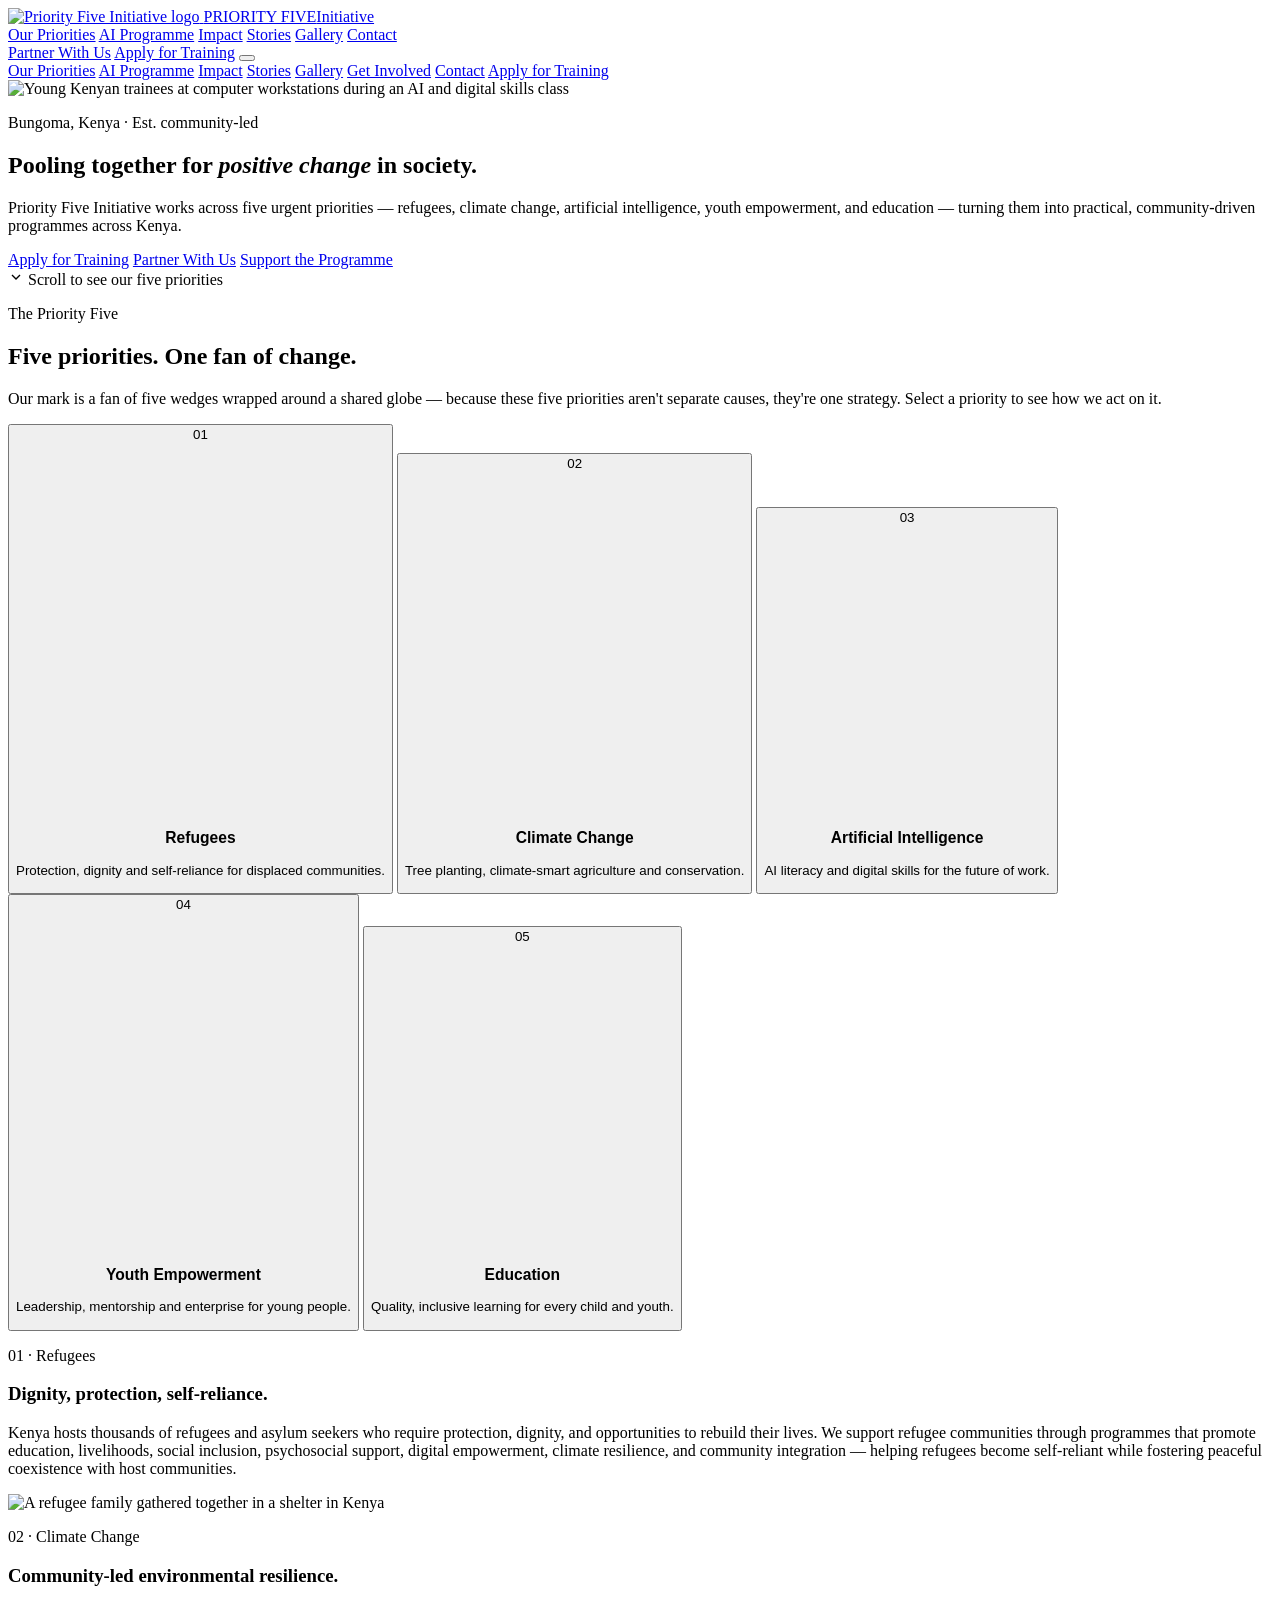
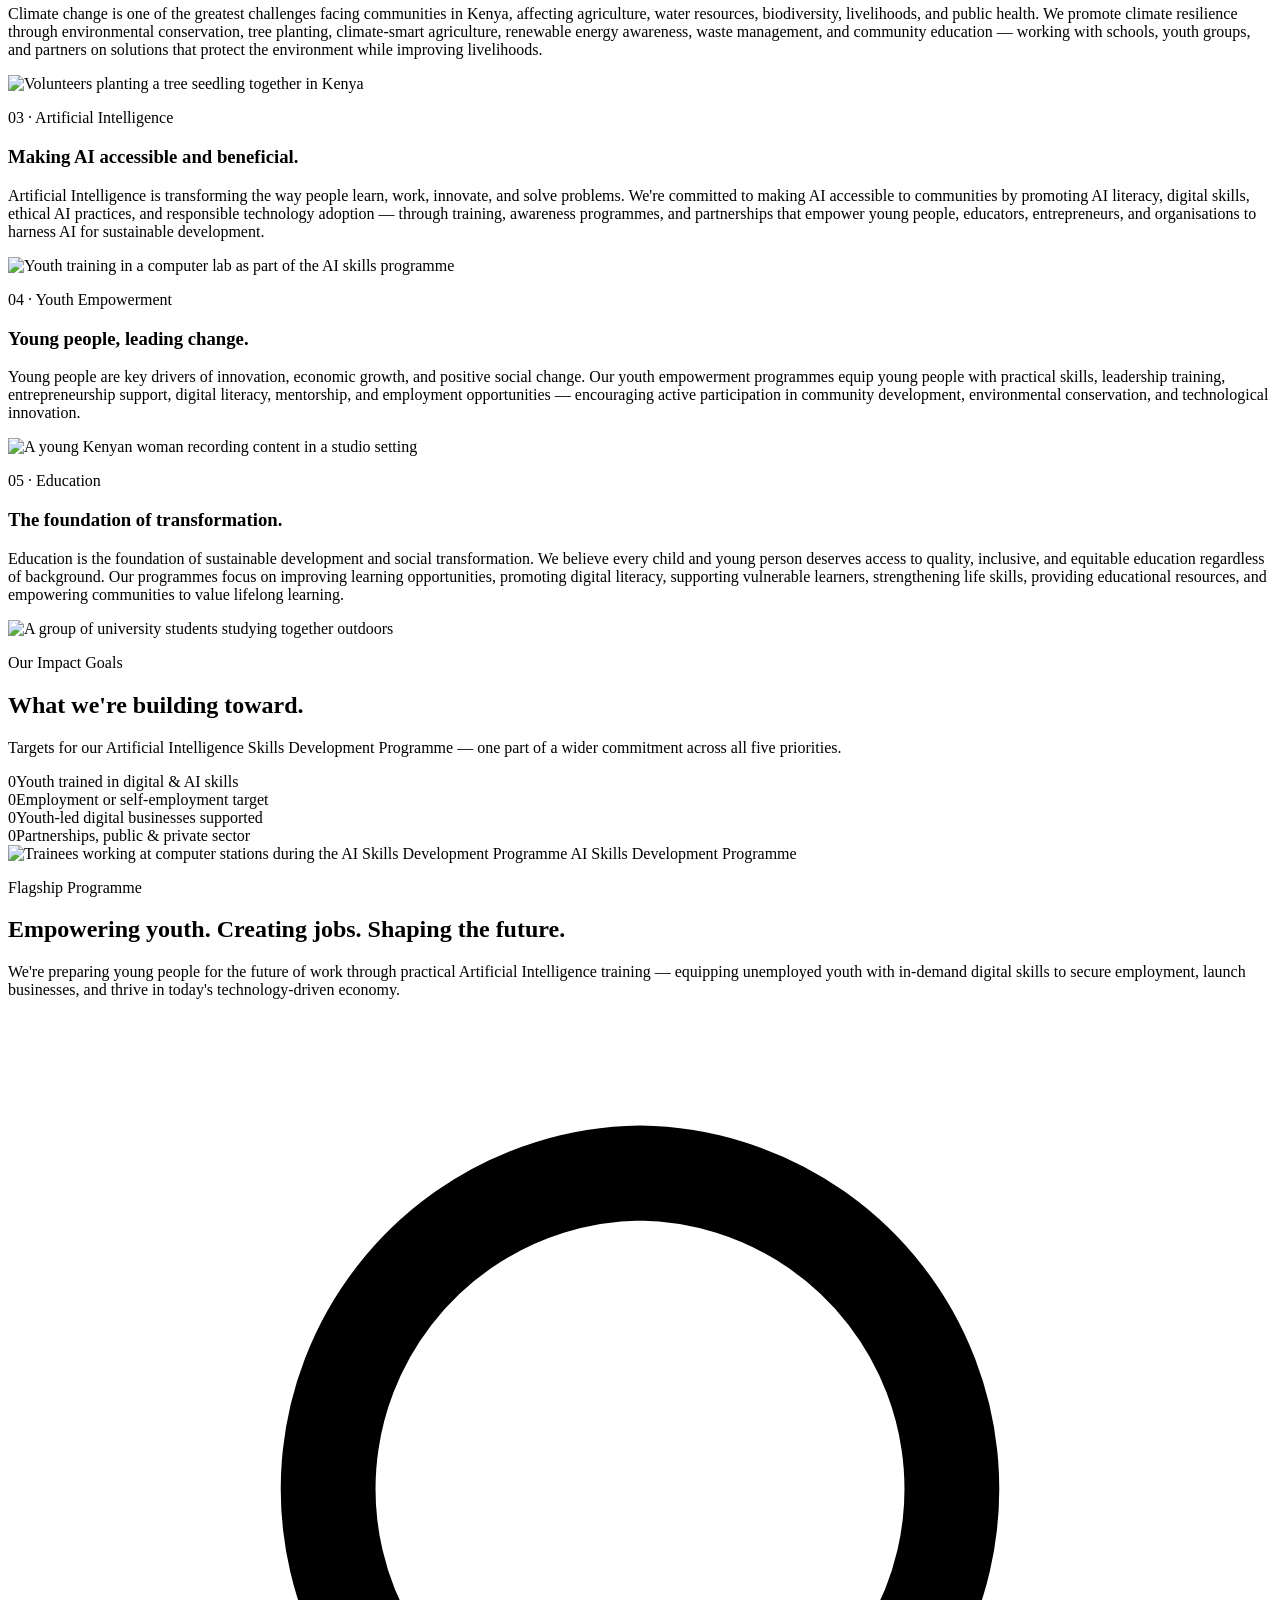
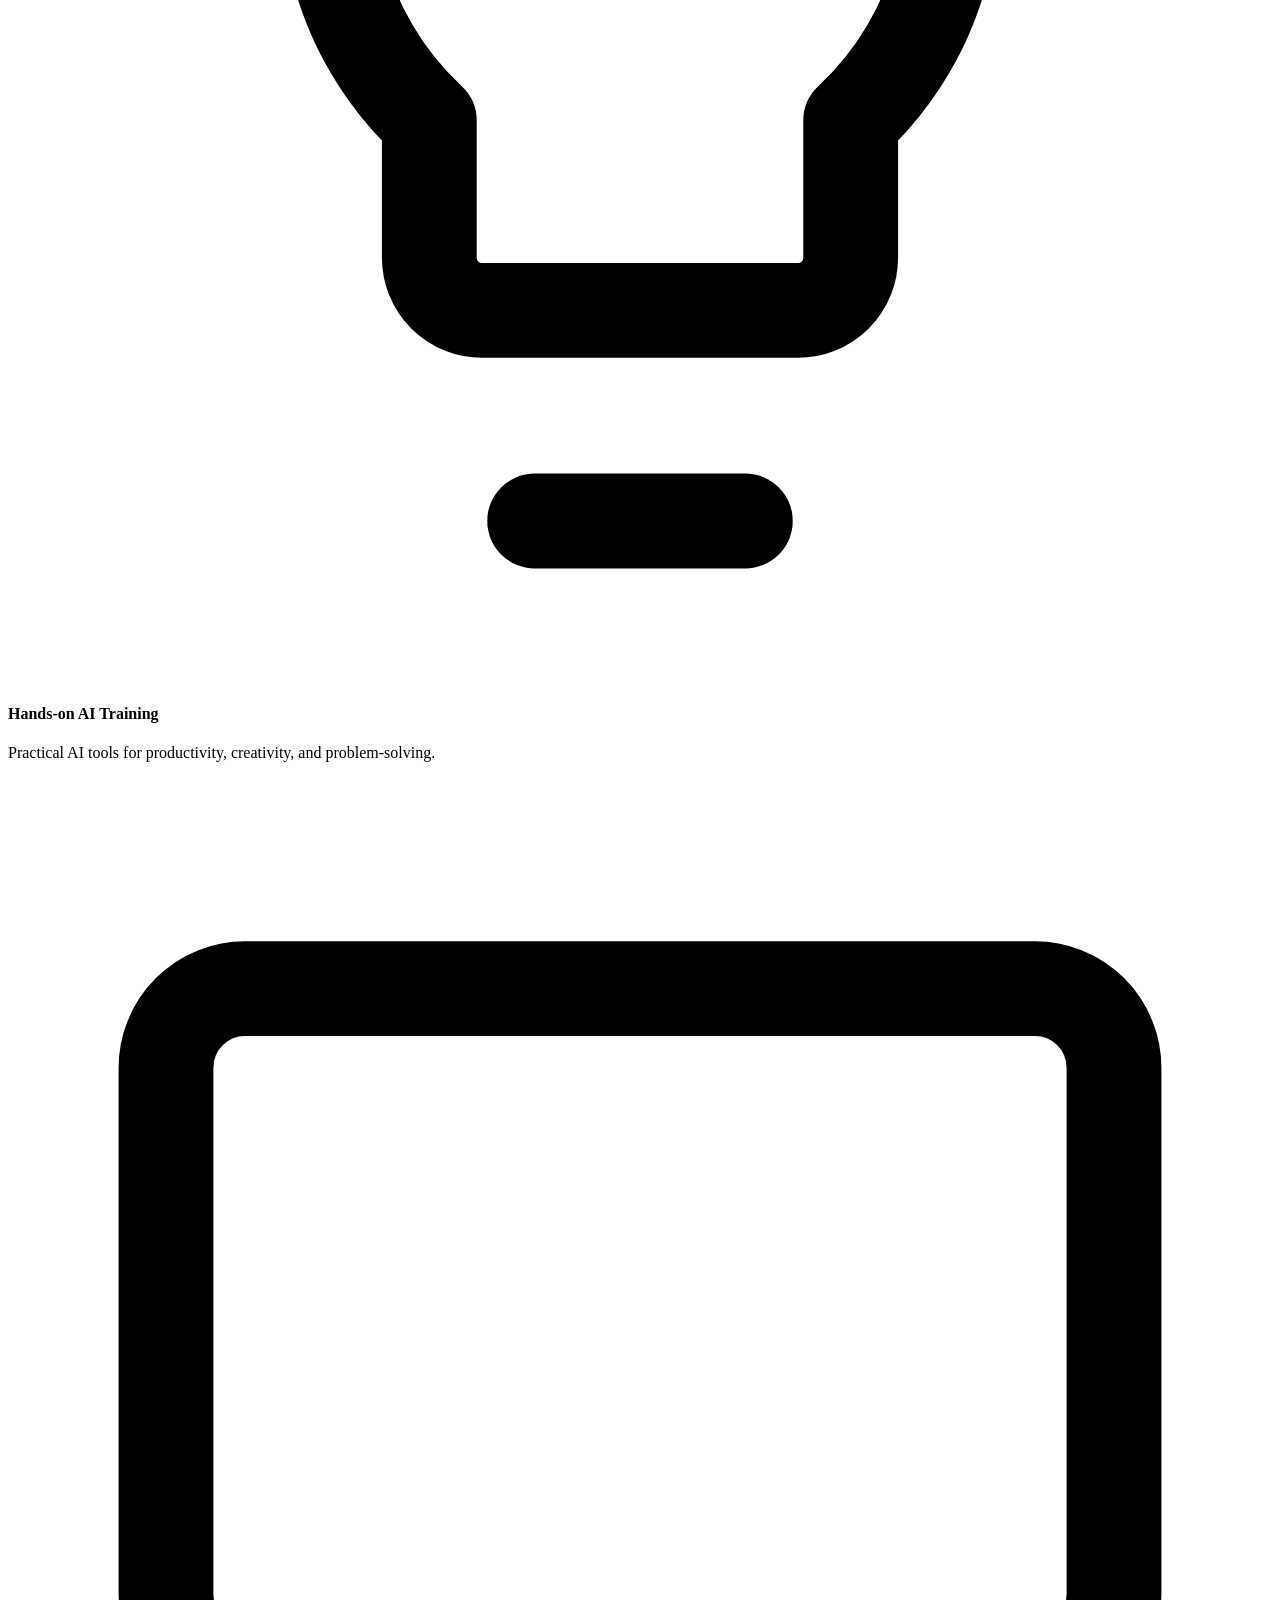
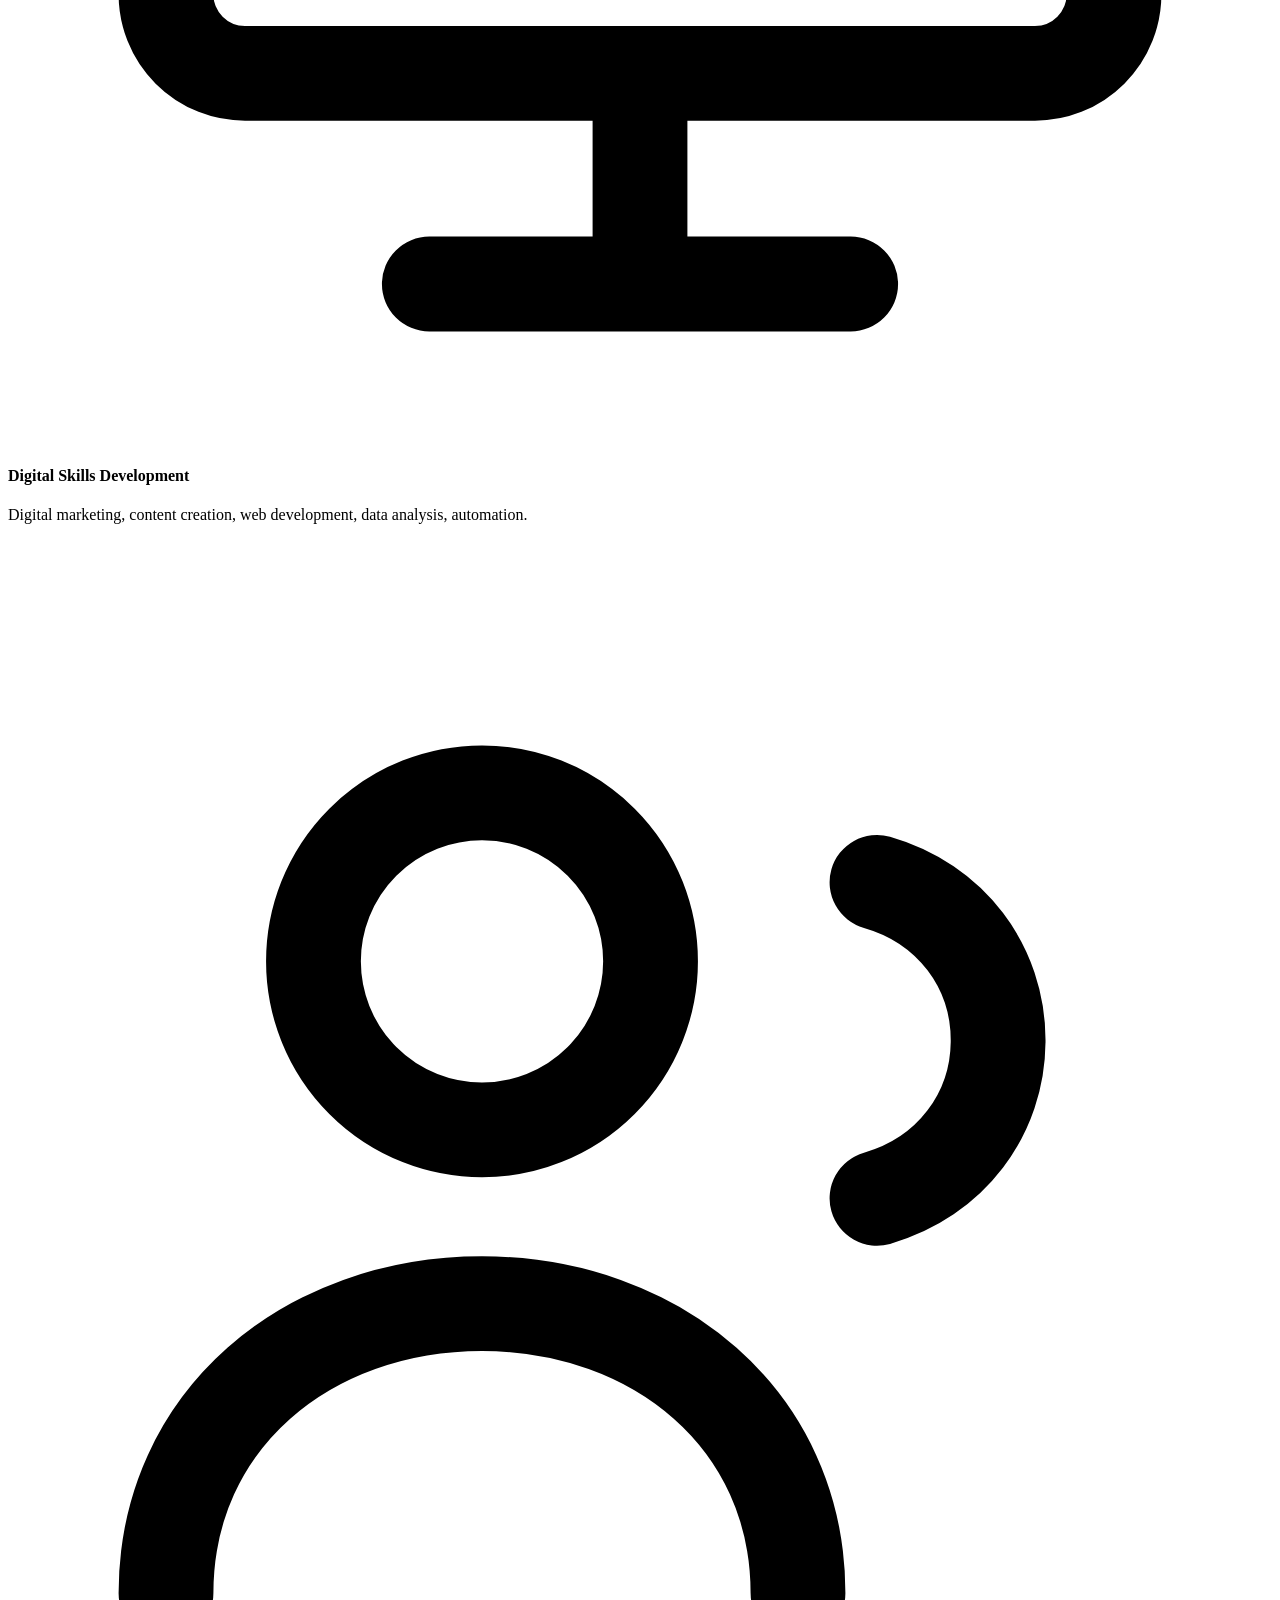
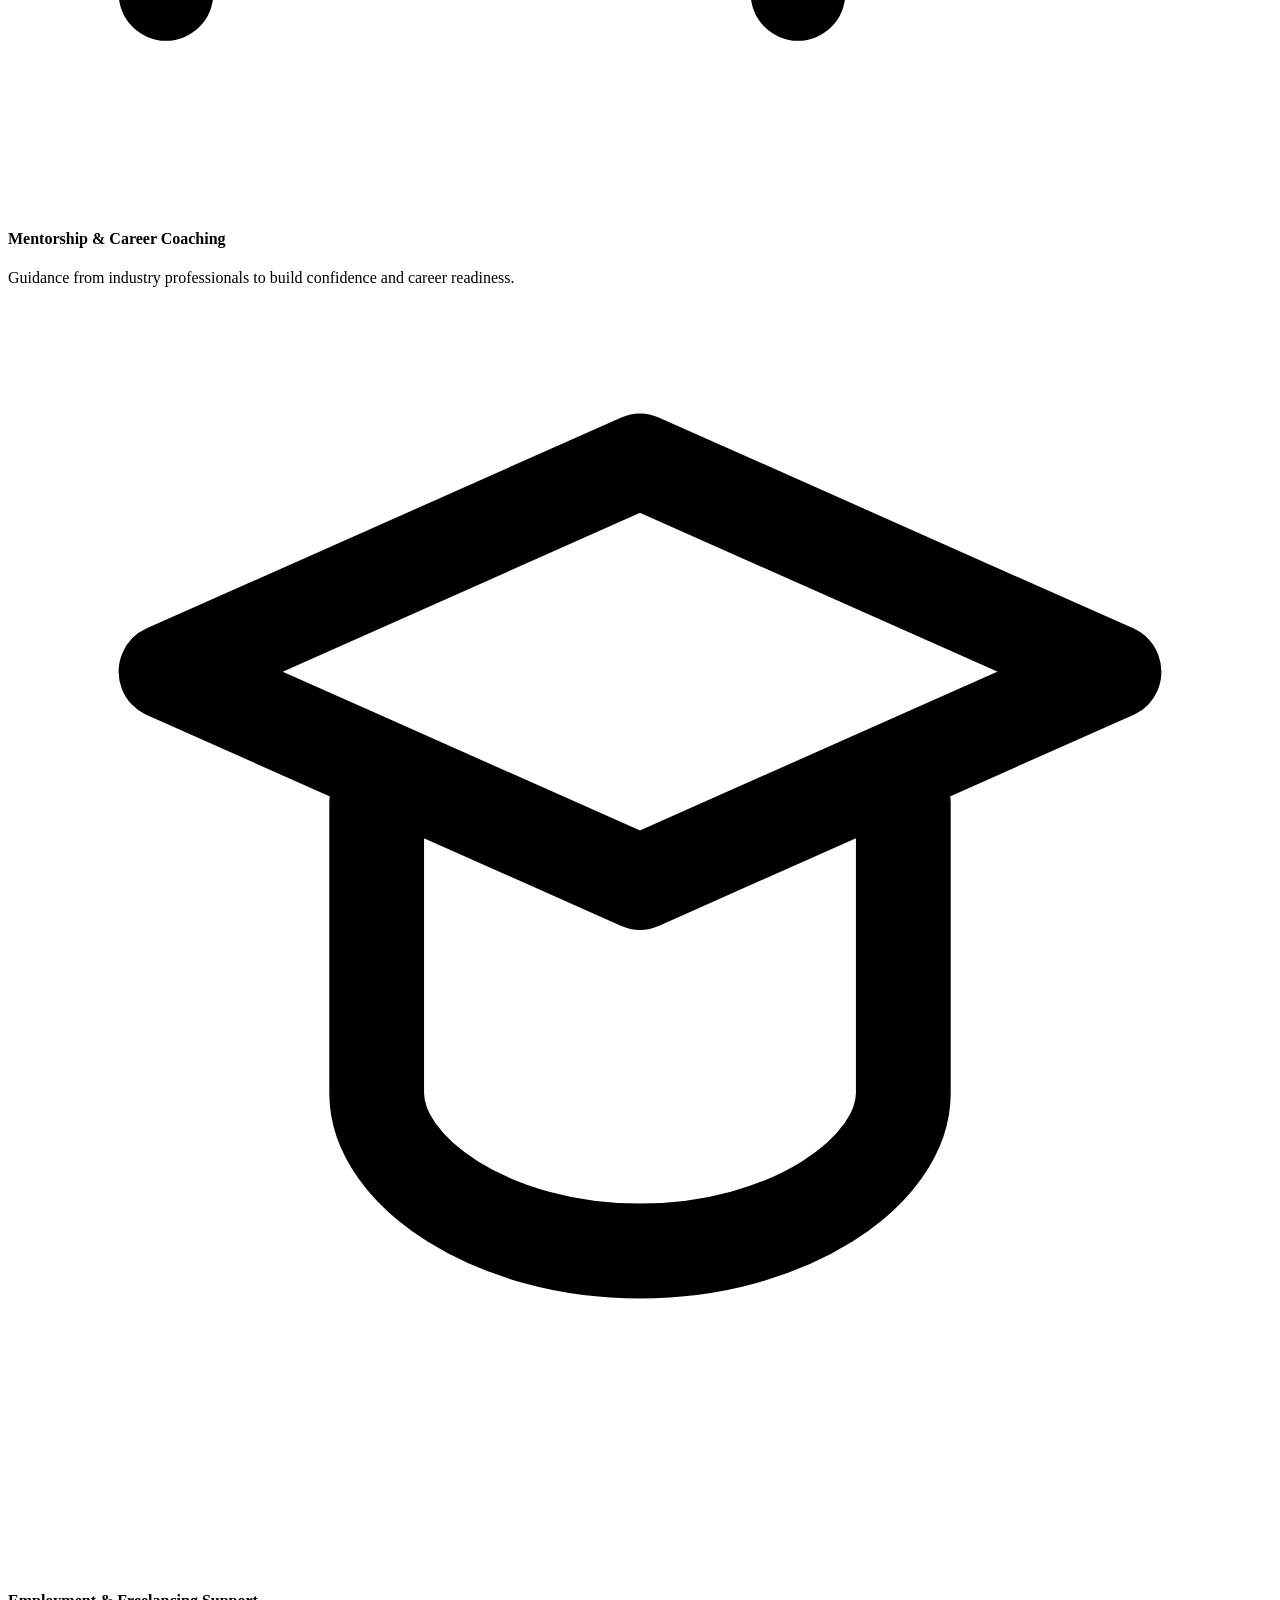
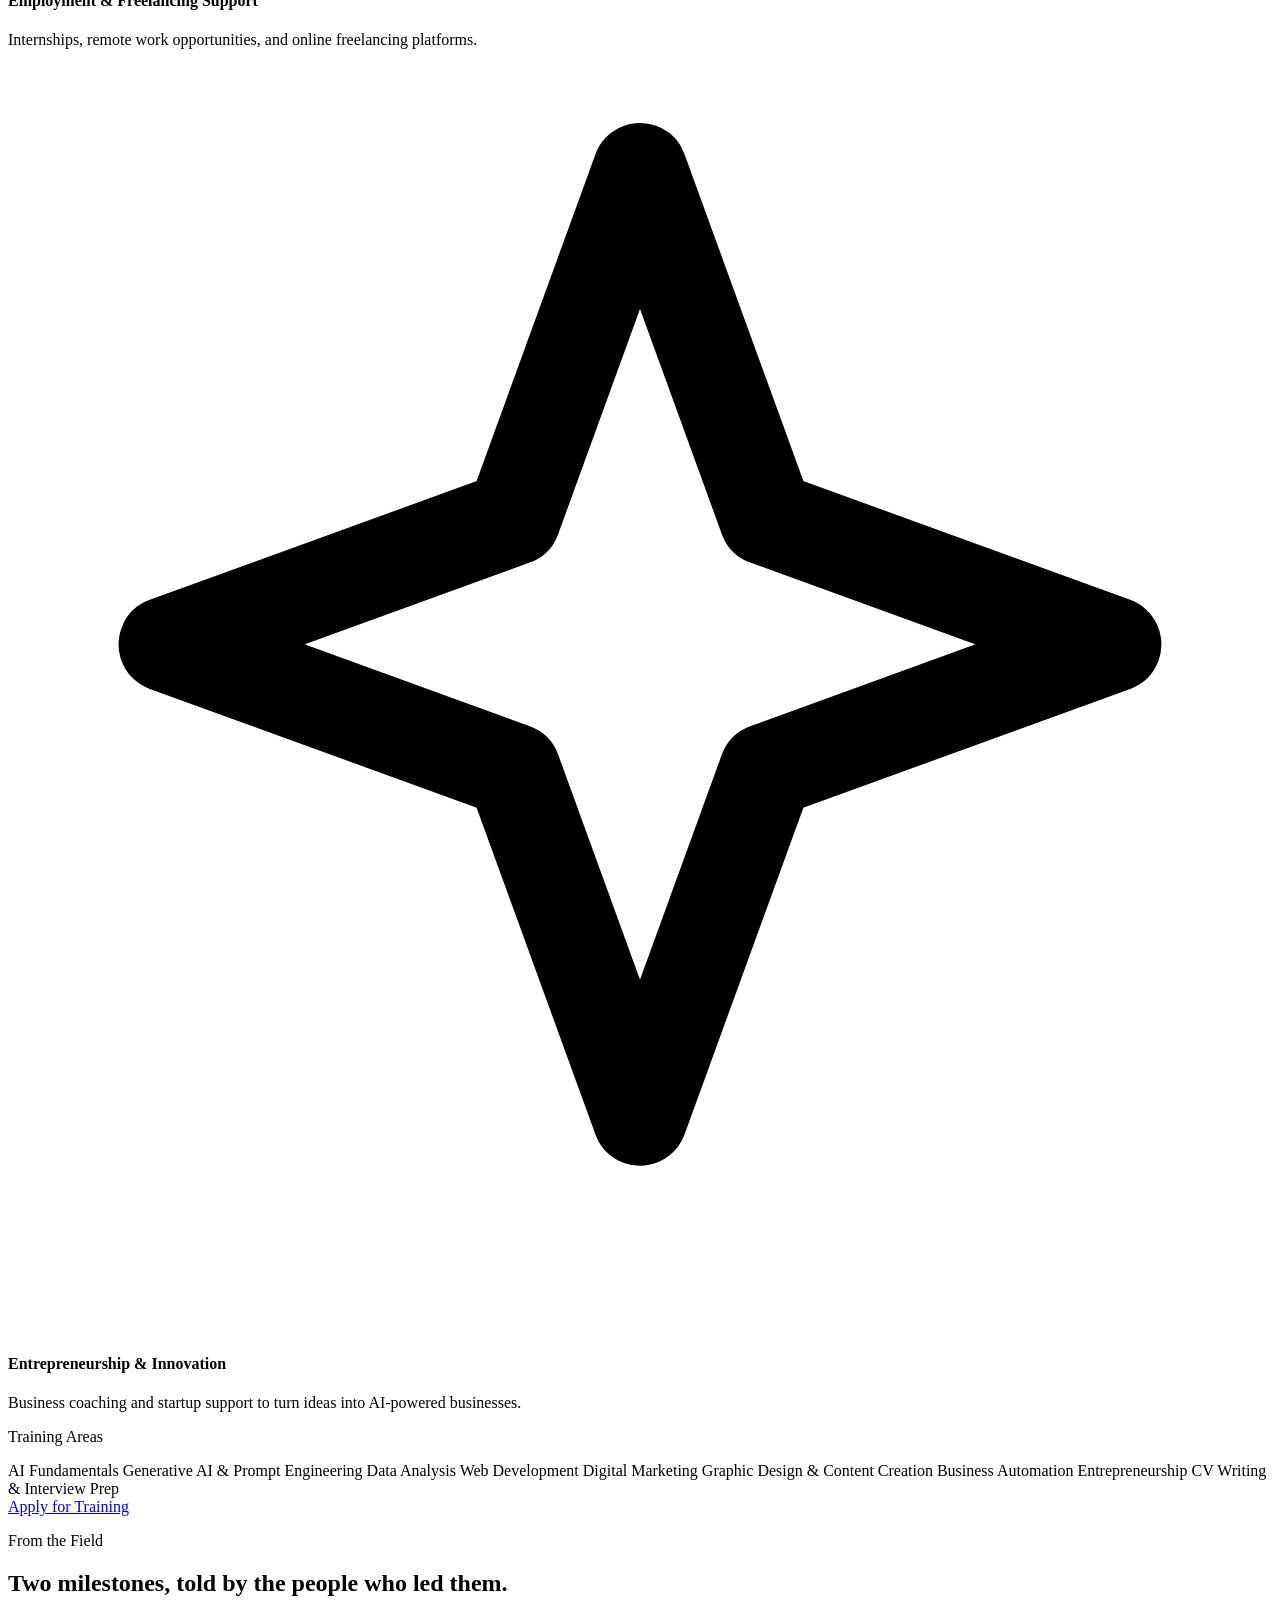
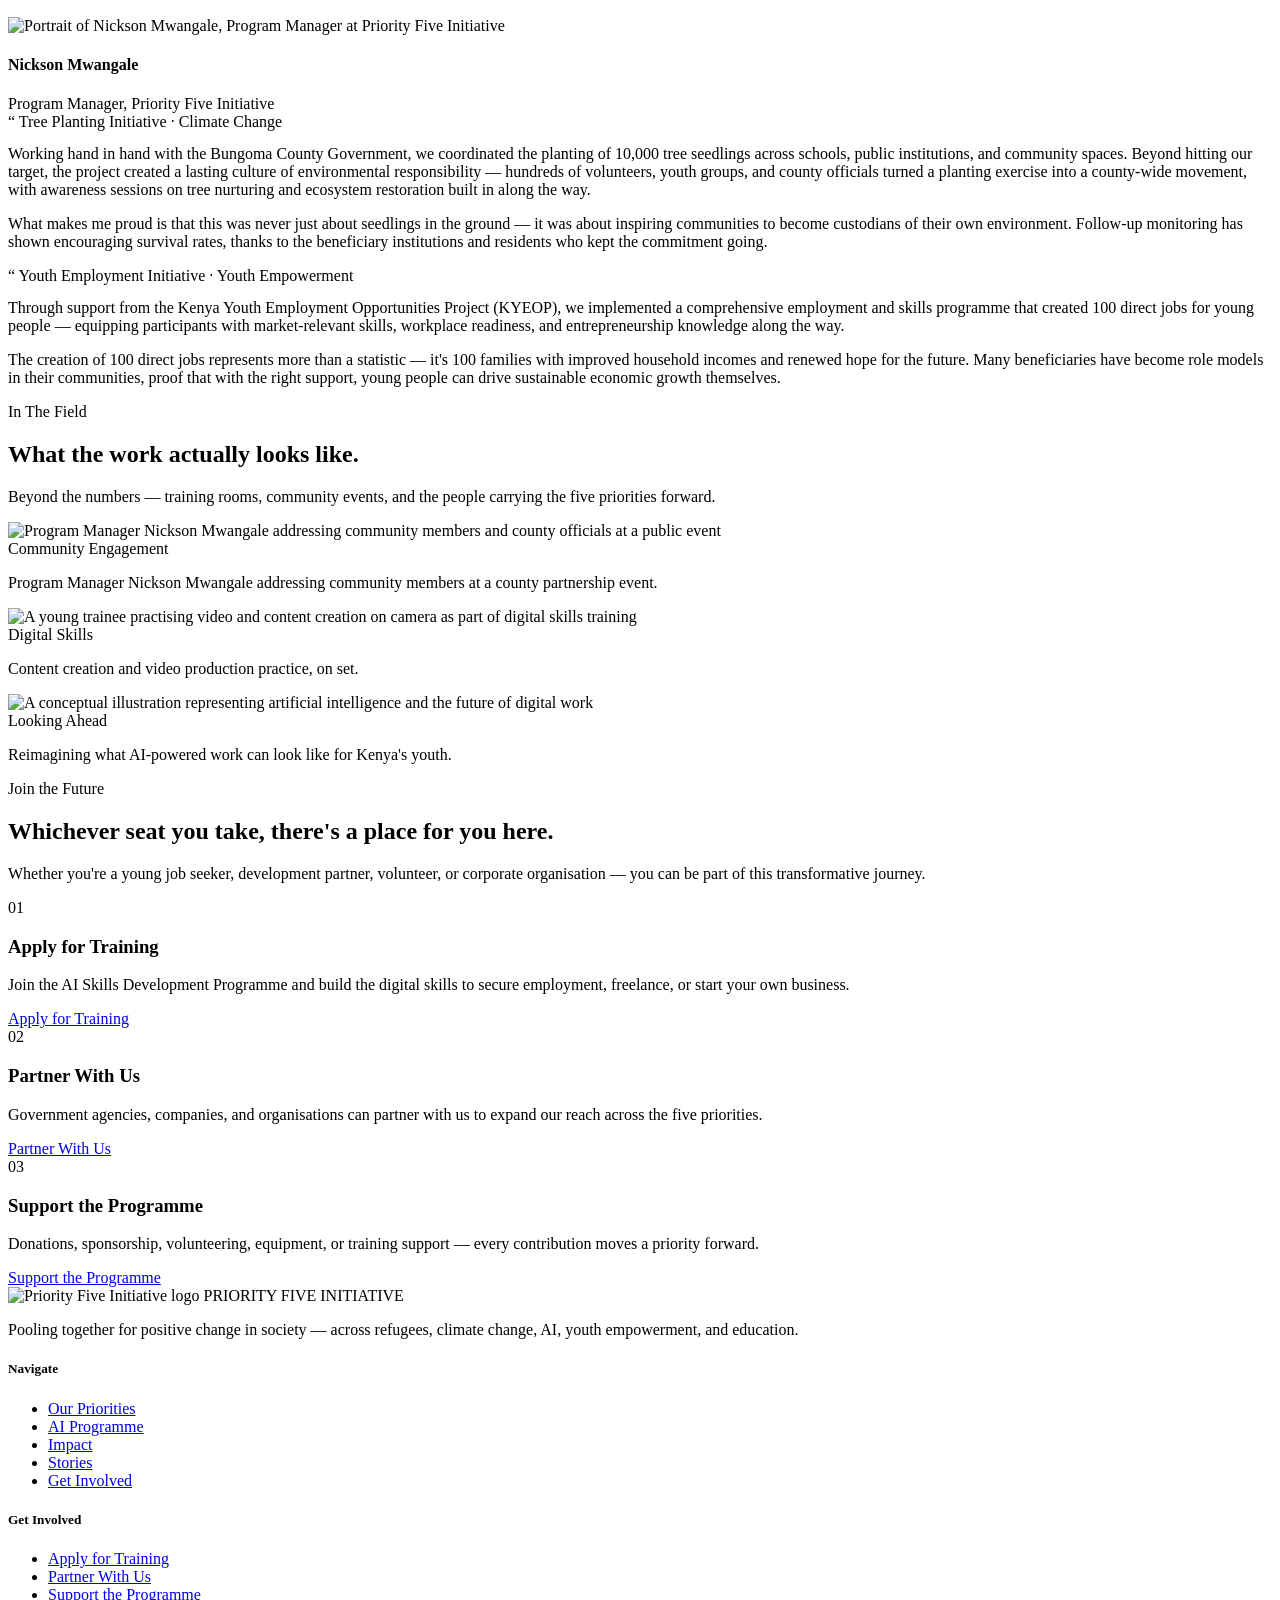
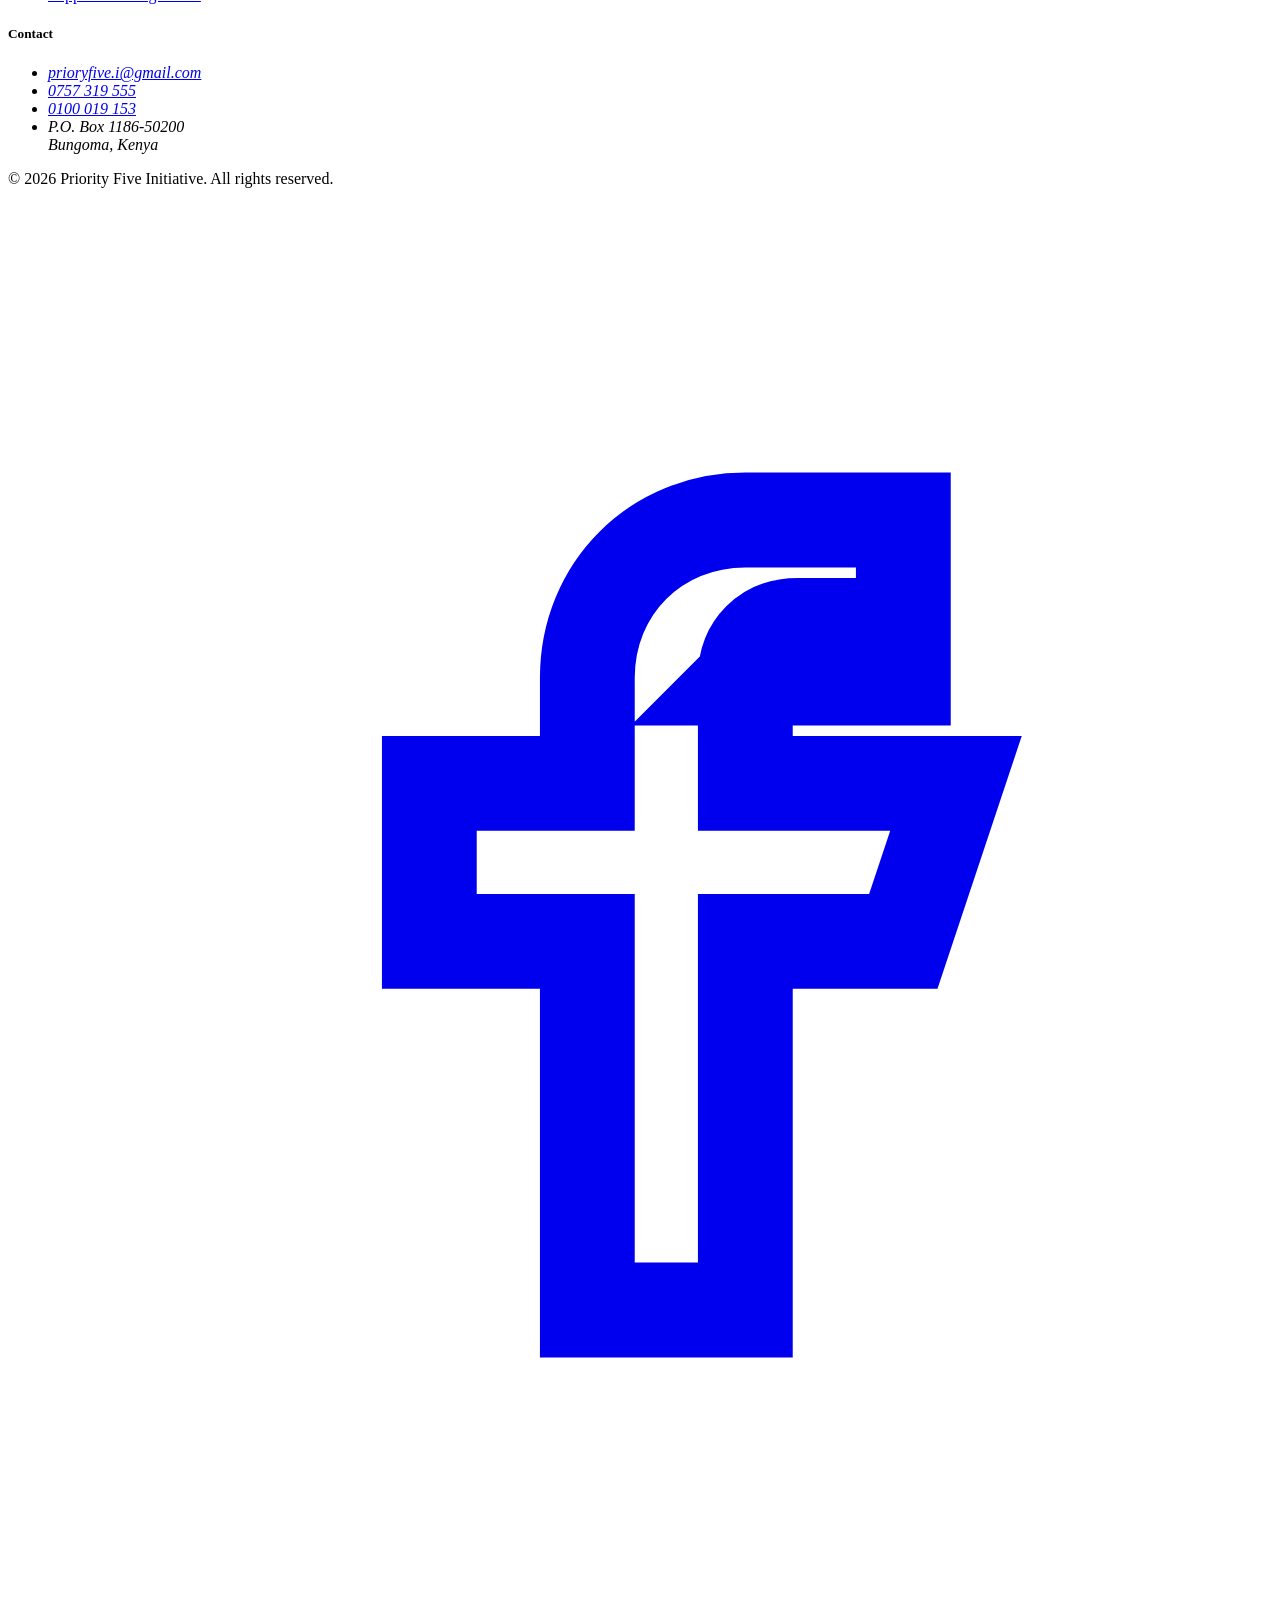
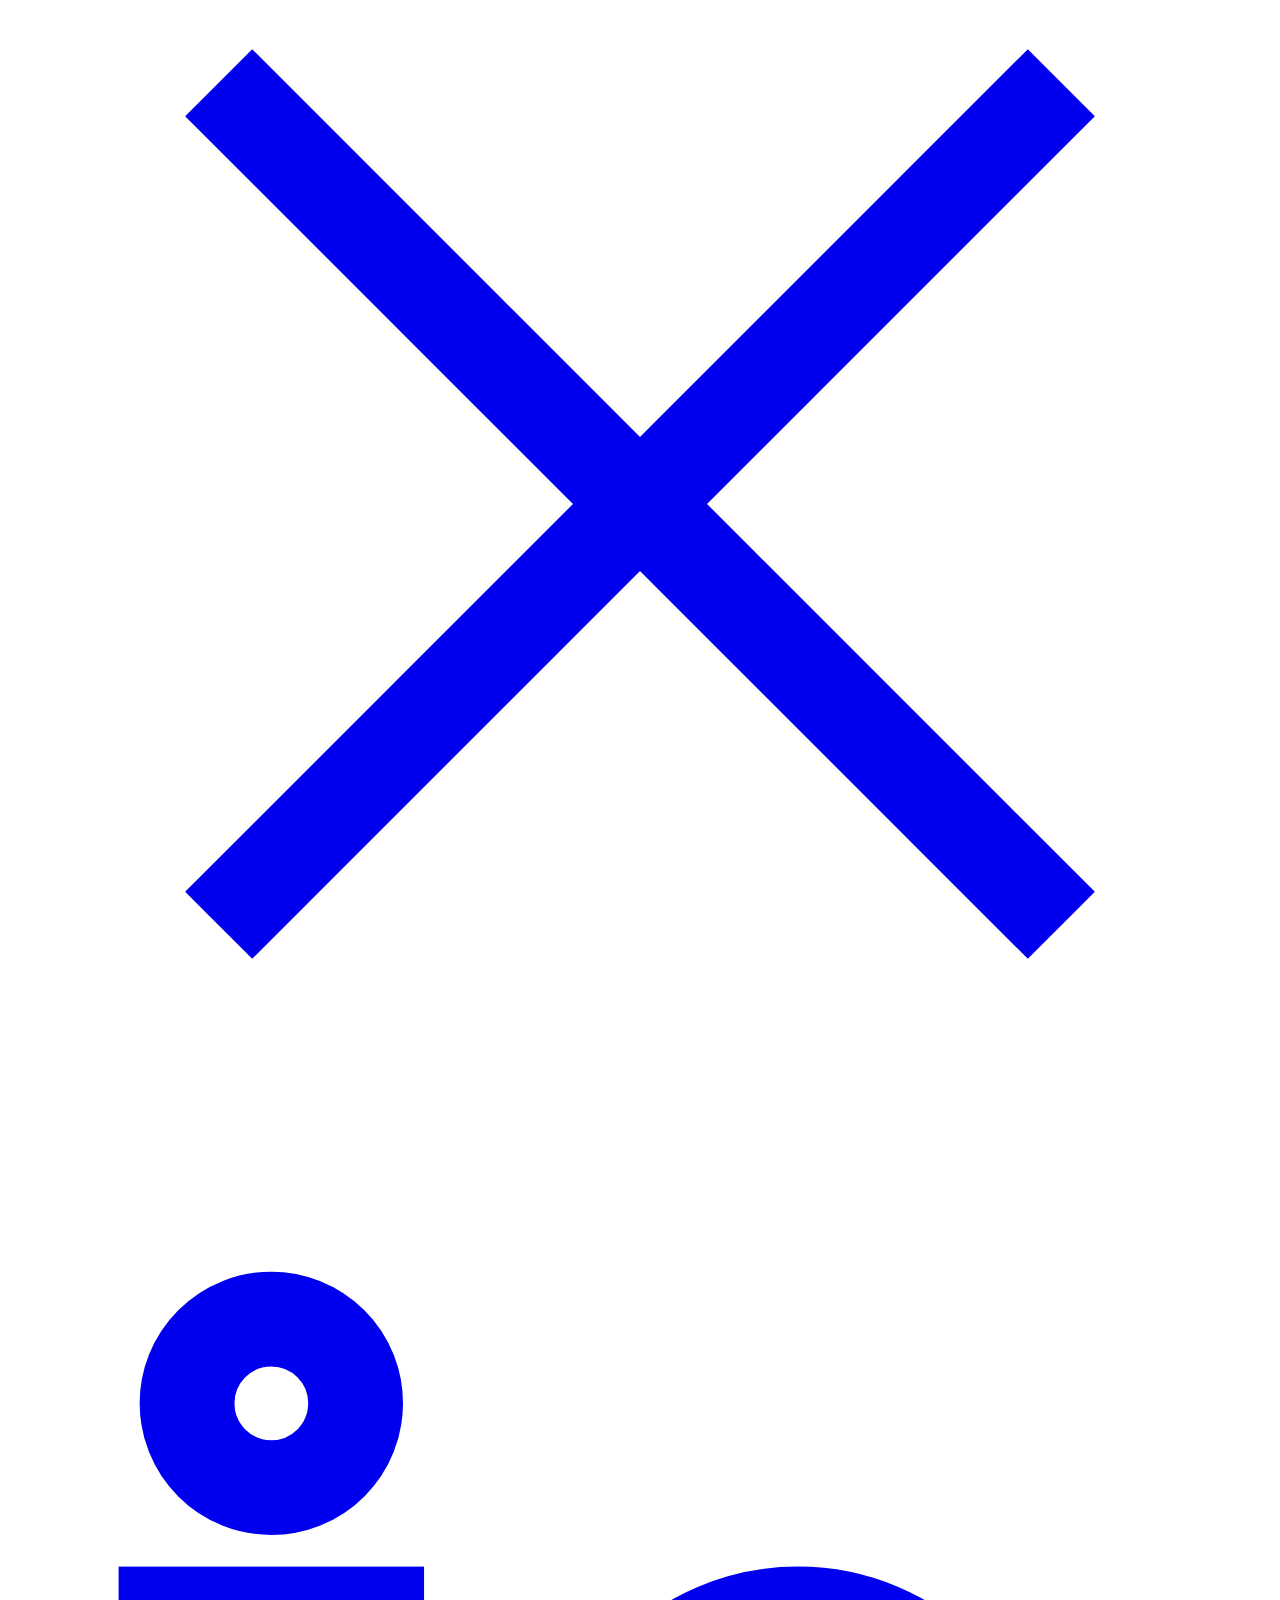
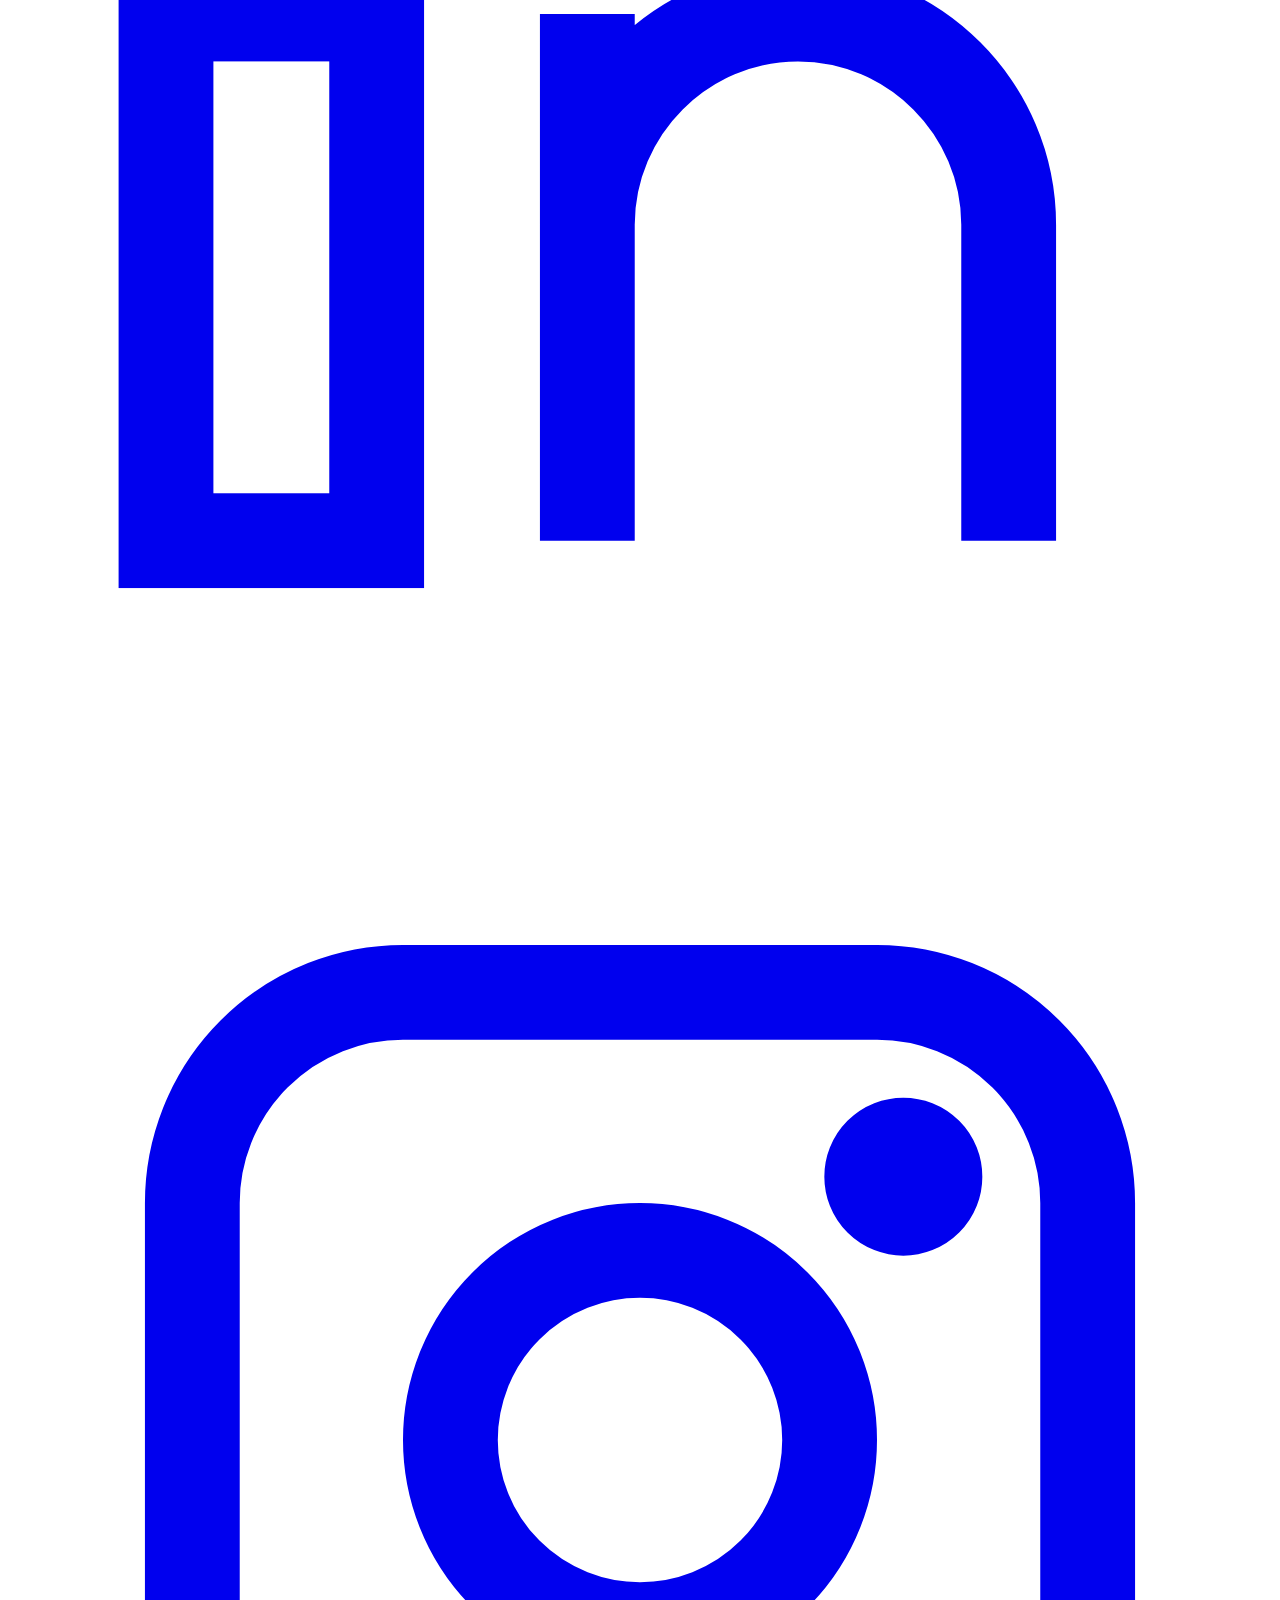
==== index.html @ d0fcd5cc "Add files via upload" ====
<!DOCTYPE html>
<html lang="en">
<head>
<meta charset="UTF-8">
<meta name="viewport" content="width=device-width, initial-scale=1.0">
<title>Priority Five Initiative — Pooling Together for Positive Change</title>
<meta name="description" content="Priority Five Initiative equips Kenyan youth with AI &amp; digital skills, protects the climate, supports refugees, and drives education and economic opportunity — five priorities, one mission.">
<link rel="icon" type="image/png" href="assets/images/logo.png">
<link rel="preconnect" href="https://fonts.googleapis.com">
<link rel="preconnect" href="https://fonts.gstatic.com" crossorigin>
<link href="https://fonts.googleapis.com/css2?family=Space+Grotesk:wght@500;600;700&family=Work+Sans:wght@400;500;600&family=IBM+Plex+Mono:wght@400;500&display=swap" rel="stylesheet">
<link rel="stylesheet" href="css/styles.css">
</head>
<body>

<!-- ============ HEADER ============ -->
<header class="site-header" id="siteHeader">
  <div class="wrap">
    <a href="#top" class="brand">
      <img src="assets/images/logo.png" alt="Priority Five Initiative logo">
      <span class="brand-text">PRIORITY FIVE<span>Initiative</span></span>
    </a>
    <nav class="main-nav" aria-label="Primary">
      <a href="#pillars">Our Priorities</a>
      <a href="#program">AI Programme</a>
      <a href="#impact">Impact</a>
      <a href="#stories">Stories</a>
      <a href="#gallery">Gallery</a>
      <a href="#contact">Contact</a>
    </nav>
    <div class="header-cta">
      <a href="#" class="btn btn-ghost" data-modal-open="partner">Partner With Us</a>
      <a href="#" class="btn btn-primary" data-modal-open="apply">Apply for Training</a>
      <button class="nav-toggle" id="navToggle" aria-label="Open menu" aria-expanded="false" aria-controls="mobileNav">
        <span></span><span></span>
      </button>
    </div>
  </div>
</header>

<nav class="mobile-nav" id="mobileNav" aria-label="Mobile">
  <a href="#pillars">Our Priorities</a>
  <a href="#program">AI Programme</a>
  <a href="#impact">Impact</a>
  <a href="#stories">Stories</a>
  <a href="#gallery">Gallery</a>
  <a href="#involved">Get Involved</a>
  <a href="#contact">Contact</a>
  <a href="#" class="btn btn-primary" data-modal-open="apply">Apply for Training</a>
</nav>

<main id="top">

  <!-- ============ HERO ============ -->
  <section class="hero">
    <div class="hero-media">
      <img src="assets/images/ai-lab.jpg" alt="Young Kenyan trainees at computer workstations during an AI and digital skills class">
    </div>
    <div class="hero-content">
      <div class="wrap">
        <p class="hero-tag">Bungoma, Kenya · Est. community-led</p>
        <h1 class="hero-title">Pooling together for <em>positive change</em> in society.</h1>
        <p class="hero-sub">Priority Five Initiative works across five urgent priorities — refugees, climate change, artificial intelligence, youth empowerment, and education — turning them into practical, community-driven programmes across Kenya.</p>
        <div class="hero-actions">
          <a href="#" class="btn btn-primary" data-modal-open="apply">Apply for Training</a>
          <a href="#" class="btn btn-ghost on-dark" data-modal-open="partner">Partner With Us</a>
          <a href="#" class="btn btn-ghost on-dark" data-modal-open="support">Support the Programme</a>
        </div>
        <div class="hero-arc-hint">
          <svg width="16" height="16" viewBox="0 0 24 24" fill="none" stroke="currentColor" stroke-width="2"><path d="M6 9l6 6 6-6"/></svg>
          Scroll to see our five priorities
        </div>
      </div>
    </div>
  </section>

  <!-- ============ FIVE PILLARS ARC (signature element) ============ -->
  <section class="pillars reveal" id="pillars">
    <div class="wrap">
      <div class="pillars-head">
        <p class="eyebrow">The Priority Five</p>
        <h2>Five priorities. One fan of change.</h2>
        <p>Our mark is a fan of five wedges wrapped around a shared globe — because these five priorities aren't separate causes, they're one strategy. Select a priority to see how we act on it.</p>
      </div>

      <div class="arc" role="tablist" aria-label="Our five priority areas">
        <button class="arc-tab" role="tab" data-pillar="refugees" aria-selected="false">
          <span class="arc-num">01</span>
          <span class="arc-icon"><svg viewBox="0 0 24 24" fill="none" stroke-width="1.8" stroke-linecap="round" stroke-linejoin="round"><path d="M12 21c4-3 7-6.5 7-11a7 7 0 10-14 0c0 4.5 3 8 7 11z"/><circle cx="12" cy="10" r="2.4"/></svg></span>
          <h3>Refugees</h3>
          <p>Protection, dignity and self-reliance for displaced communities.</p>
        </button>
        <button class="arc-tab" role="tab" data-pillar="climate" aria-selected="false">
          <span class="arc-num">02</span>
          <span class="arc-icon"><svg viewBox="0 0 24 24" fill="none" stroke-width="1.8" stroke-linecap="round" stroke-linejoin="round"><path d="M12 2c3 3 5 6.5 5 10a5 5 0 01-10 0c0-3.5 2-7 5-10z"/><path d="M12 22v-6"/></svg></span>
          <h3>Climate Change</h3>
          <p>Tree planting, climate-smart agriculture and conservation.</p>
        </button>
        <button class="arc-tab" role="tab" data-pillar="ai" aria-selected="false">
          <span class="arc-num">03</span>
          <span class="arc-icon"><svg viewBox="0 0 24 24" fill="none" stroke-width="1.8" stroke-linecap="round" stroke-linejoin="round"><rect x="7" y="7" width="10" height="10" rx="1.5"/><path d="M12 2v3M12 19v3M2 12h3M19 12h3M4.5 4.5l2 2M17.5 17.5l2 2M4.5 19.5l2-2M17.5 6.5l2-2"/></svg></span>
          <h3>Artificial Intelligence</h3>
          <p>AI literacy and digital skills for the future of work.</p>
        </button>
        <button class="arc-tab" role="tab" data-pillar="youth" aria-selected="false">
          <span class="arc-num">04</span>
          <span class="arc-icon"><svg viewBox="0 0 24 24" fill="none" stroke-width="1.8" stroke-linecap="round" stroke-linejoin="round"><circle cx="12" cy="8" r="3.4"/><path d="M5 21c1-4 4-6 7-6s6 2 7 6"/></svg></span>
          <h3>Youth Empowerment</h3>
          <p>Leadership, mentorship and enterprise for young people.</p>
        </button>
        <button class="arc-tab" role="tab" data-pillar="education" aria-selected="false">
          <span class="arc-num">05</span>
          <span class="arc-icon"><svg viewBox="0 0 24 24" fill="none" stroke-width="1.8" stroke-linecap="round" stroke-linejoin="round"><path d="M2 8l10-4 10 4-10 4-10-4z"/><path d="M6 10.5V16c0 1.5 2.7 3 6 3s6-1.5 6-3v-5.5"/></svg></span>
          <h3>Education</h3>
          <p>Quality, inclusive learning for every child and youth.</p>
        </button>
      </div>

      <div class="pillar-detail">
        <div class="pillar-panel" data-panel="refugees">
          <div class="pillar-panel-text">
            <p class="eyebrow">01 · Refugees</p>
            <h3>Dignity, protection, self-reliance.</h3>
            <p>Kenya hosts thousands of refugees and asylum seekers who require protection, dignity, and opportunities to rebuild their lives. We support refugee communities through programmes that promote education, livelihoods, social inclusion, psychosocial support, digital empowerment, climate resilience, and community integration — helping refugees become self-reliant while fostering peaceful coexistence with host communities.</p>
          </div>
          <div class="pillar-panel-media"><img src="assets/images/refugees.jpg" alt="A refugee family gathered together in a shelter in Kenya"></div>
        </div>

        <div class="pillar-panel" data-panel="climate">
          <div class="pillar-panel-text">
            <p class="eyebrow">02 · Climate Change</p>
            <h3>Community-led environmental resilience.</h3>
            <p>Climate change is one of the greatest challenges facing communities in Kenya, affecting agriculture, water resources, biodiversity, livelihoods, and public health. We promote climate resilience through environmental conservation, tree planting, climate-smart agriculture, renewable energy awareness, waste management, and community education — working with schools, youth groups, and partners on solutions that protect the environment while improving livelihoods.</p>
          </div>
          <div class="pillar-panel-media"><img src="assets/images/climate-change.jpg" alt="Volunteers planting a tree seedling together in Kenya"></div>
        </div>

        <div class="pillar-panel" data-panel="ai">
          <div class="pillar-panel-text">
            <p class="eyebrow">03 · Artificial Intelligence</p>
            <h3>Making AI accessible and beneficial.</h3>
            <p>Artificial Intelligence is transforming the way people learn, work, innovate, and solve problems. We're committed to making AI accessible to communities by promoting AI literacy, digital skills, ethical AI practices, and responsible technology adoption — through training, awareness programmes, and partnerships that empower young people, educators, entrepreneurs, and organisations to harness AI for sustainable development.</p>
          </div>
          <div class="pillar-panel-media"><img src="assets/images/ai-lab.jpg" alt="Youth training in a computer lab as part of the AI skills programme"></div>
        </div>

        <div class="pillar-panel" data-panel="youth">
          <div class="pillar-panel-text">
            <p class="eyebrow">04 · Youth Empowerment</p>
            <h3>Young people, leading change.</h3>
            <p>Young people are key drivers of innovation, economic growth, and positive social change. Our youth empowerment programmes equip young people with practical skills, leadership training, entrepreneurship support, digital literacy, mentorship, and employment opportunities — encouraging active participation in community development, environmental conservation, and technological innovation.</p>
          </div>
          <div class="pillar-panel-media"><img src="assets/images/youth-empowerment.jpg" alt="A young Kenyan woman recording content in a studio setting"></div>
        </div>

        <div class="pillar-panel" data-panel="education">
          <div class="pillar-panel-text">
            <p class="eyebrow">05 · Education</p>
            <h3>The foundation of transformation.</h3>
            <p>Education is the foundation of sustainable development and social transformation. We believe every child and young person deserves access to quality, inclusive, and equitable education regardless of background. Our programmes focus on improving learning opportunities, promoting digital literacy, supporting vulnerable learners, strengthening life skills, providing educational resources, and empowering communities to value lifelong learning.</p>
          </div>
          <div class="pillar-panel-media"><img src="assets/images/education.jpg" alt="A group of university students studying together outdoors"></div>
        </div>
      </div>
    </div>
  </section>

  <!-- ============ STATS BAND ============ -->
  <section class="stats-band reveal" id="impact">
    <div class="wrap">
      <div class="stats-band-head">
        <p class="eyebrow on-dark">Our Impact Goals</p>
        <h2>What we're building toward.</h2>
        <p>Targets for our Artificial Intelligence Skills Development Programme — one part of a wider commitment across all five priorities.</p>
      </div>
      <div class="stats-grid">
        <div class="stat"><span class="num" data-count="1000" data-suffix="+">0</span><span class="label">Youth trained in digital &amp; AI skills</span></div>
        <div class="stat"><span class="num" data-count="70" data-suffix="%">0</span><span class="label">Employment or self-employment target</span></div>
        <div class="stat"><span class="num" data-count="200" data-suffix="+">0</span><span class="label">Youth-led digital businesses supported</span></div>
        <div class="stat"><span class="num" data-count="50" data-suffix="+">0</span><span class="label">Partnerships, public &amp; private sector</span></div>
      </div>
    </div>
  </section>

  <!-- ============ AI PROGRAM SPOTLIGHT ============ -->
  <section class="spotlight reveal" id="program">
    <div class="wrap">
      <div class="spotlight-grid">
        <div class="spotlight-media">
          <img src="assets/images/ai-lab.jpg" alt="Trainees working at computer stations during the AI Skills Development Programme">
          <span class="spotlight-media-tag">AI Skills Development Programme</span>
        </div>
        <div class="spotlight-text">
          <p class="eyebrow">Flagship Programme</p>
          <h2>Empowering youth. Creating jobs. Shaping the future.</h2>
          <p>We're preparing young people for the future of work through practical Artificial Intelligence training — equipping unemployed youth with in-demand digital skills to secure employment, launch businesses, and thrive in today's technology-driven economy.</p>

          <div class="offer-list">
            <div class="offer-item">
              <span class="oi-icon"><svg viewBox="0 0 24 24" fill="none" stroke="currentColor" stroke-width="1.8" stroke-linecap="round" stroke-linejoin="round"><path d="M12 3a6 6 0 00-4 10.4V16a1 1 0 001 1h6a1 1 0 001-1v-2.6A6 6 0 0012 3z"/><path d="M10 21h4"/></svg></span>
              <div><h4>Hands-on AI Training</h4><p>Practical AI tools for productivity, creativity, and problem-solving.</p></div>
            </div>
            <div class="offer-item">
              <span class="oi-icon"><svg viewBox="0 0 24 24" fill="none" stroke="currentColor" stroke-width="1.8" stroke-linecap="round" stroke-linejoin="round"><rect x="3" y="4" width="18" height="13" rx="1.5"/><path d="M8 21h8M12 17v4"/></svg></span>
              <div><h4>Digital Skills Development</h4><p>Digital marketing, content creation, web development, data analysis, automation.</p></div>
            </div>
            <div class="offer-item">
              <span class="oi-icon"><svg viewBox="0 0 24 24" fill="none" stroke="currentColor" stroke-width="1.8" stroke-linecap="round" stroke-linejoin="round"><circle cx="9" cy="8" r="3.2"/><path d="M3 20c0-3.3 2.7-5.5 6-5.5s6 2.2 6 5.5"/><path d="M16.5 6.5c1.4.4 2.3 1.6 2.3 3s-.9 2.6-2.3 3"/></svg></span>
              <div><h4>Mentorship &amp; Career Coaching</h4><p>Guidance from industry professionals to build confidence and career readiness.</p></div>
            </div>
            <div class="offer-item">
              <span class="oi-icon"><svg viewBox="0 0 24 24" fill="none" stroke="currentColor" stroke-width="1.8" stroke-linecap="round" stroke-linejoin="round"><path d="M3 7l9-4 9 4-9 4-9-4z"/><path d="M7 9.5V15c0 1.5 2.2 3 5 3s5-1.5 5-3V9.5"/></svg></span>
              <div><h4>Employment &amp; Freelancing Support</h4><p>Internships, remote work opportunities, and online freelancing platforms.</p></div>
            </div>
            <div class="offer-item">
              <span class="oi-icon"><svg viewBox="0 0 24 24" fill="none" stroke="currentColor" stroke-width="1.8" stroke-linecap="round" stroke-linejoin="round"><path d="M12 2l2.4 6.6L21 11l-6.6 2.4L12 20l-2.4-6.6L3 11l6.6-2.4L12 2z"/></svg></span>
              <div><h4>Entrepreneurship &amp; Innovation</h4><p>Business coaching and startup support to turn ideas into AI-powered businesses.</p></div>
            </div>
          </div>

          <p class="eyebrow" style="margin-bottom:16px;">Training Areas</p>
          <div class="training-tags">
            <span>AI Fundamentals</span>
            <span>Generative AI &amp; Prompt Engineering</span>
            <span>Data Analysis</span>
            <span>Web Development</span>
            <span>Digital Marketing</span>
            <span>Graphic Design &amp; Content Creation</span>
            <span>Business Automation</span>
            <span>Entrepreneurship</span>
            <span>CV Writing &amp; Interview Prep</span>
          </div>

          <a href="#" class="btn btn-primary" data-modal-open="apply">Apply for Training</a>
        </div>
      </div>
    </div>
  </section>

  <!-- ============ TESTIMONIALS ============ -->
  <section class="testimonials reveal" id="stories">
    <div class="wrap">
      <div class="testi-head">
        <p class="eyebrow">From the Field</p>
        <h2>Two milestones, told by the people who led them.</h2>
      </div>
      <div class="testi-layout">
        <div class="testi-person">
          <img src="assets/images/nickson-headshot.jpg" alt="Portrait of Nickson Mwangale, Program Manager at Priority Five Initiative">
          <h4>Nickson Mwangale</h4>
          <span>Program Manager, Priority Five Initiative</span>
        </div>
        <div class="testi-cards">
          <div class="testi-card">
            <span class="quote-mark">&ldquo;</span>
            <span class="testi-topic">Tree Planting Initiative · Climate Change</span>
            <p style="margin-top:14px;">Working hand in hand with the Bungoma County Government, we coordinated the planting of 10,000 tree seedlings across schools, public institutions, and community spaces. Beyond hitting our target, the project created a lasting culture of environmental responsibility — hundreds of volunteers, youth groups, and county officials turned a planting exercise into a county-wide movement, with awareness sessions on tree nurturing and ecosystem restoration built in along the way.</p>
            <p>What makes me proud is that this was never just about seedlings in the ground — it was about inspiring communities to become custodians of their own environment. Follow-up monitoring has shown encouraging survival rates, thanks to the beneficiary institutions and residents who kept the commitment going.</p>
          </div>
          <div class="testi-card">
            <span class="quote-mark">&ldquo;</span>
            <span class="testi-topic">Youth Employment Initiative · Youth Empowerment</span>
            <p style="margin-top:14px;">Through support from the Kenya Youth Employment Opportunities Project (KYEOP), we implemented a comprehensive employment and skills programme that created 100 direct jobs for young people — equipping participants with market-relevant skills, workplace readiness, and entrepreneurship knowledge along the way.</p>
            <p>The creation of 100 direct jobs represents more than a statistic — it's 100 families with improved household incomes and renewed hope for the future. Many beneficiaries have become role models in their communities, proof that with the right support, young people can drive sustainable economic growth themselves.</p>
          </div>
        </div>
      </div>
    </div>
  </section>

  <!-- ============ FIELD GALLERY ============ -->
  <section class="gallery reveal" id="gallery">
    <div class="wrap">
      <div class="gallery-head">
        <p class="eyebrow">In The Field</p>
        <h2>What the work actually looks like.</h2>
        <p>Beyond the numbers — training rooms, community events, and the people carrying the five priorities forward.</p>
      </div>
      <div class="gallery-grid">
        <div class="gallery-card tall">
          <img src="assets/images/nickson-speaking.jpg" alt="Program Manager Nickson Mwangale addressing community members and county officials at a public event">
          <div class="gallery-card-caption">
            <span class="tag">Community Engagement</span>
            <p>Program Manager Nickson Mwangale addressing community members at a county partnership event.</p>
          </div>
        </div>
        <div class="gallery-col">
          <div class="gallery-card">
            <img src="assets/images/content-creation.jpg" alt="A young trainee practising video and content creation on camera as part of digital skills training">
            <div class="gallery-card-caption">
              <span class="tag">Digital Skills</span>
              <p>Content creation and video production practice, on set.</p>
            </div>
          </div>
          <div class="gallery-card">
            <img src="assets/images/ai-illustration.jpg" alt="A conceptual illustration representing artificial intelligence and the future of digital work">
            <div class="gallery-card-caption">
              <span class="tag">Looking Ahead</span>
              <p>Reimagining what AI-powered work can look like for Kenya's youth.</p>
            </div>
          </div>
        </div>
      </div>
    </div>
  </section>

  <!-- ============ GET INVOLVED ============ -->
  <section class="involve reveal" id="involved">
    <div class="wrap">
      <div class="involve-head">
        <p class="eyebrow">Join the Future</p>
        <h2>Whichever seat you take, there's a place for you here.</h2>
        <p>Whether you're a young job seeker, development partner, volunteer, or corporate organisation — you can be part of this transformative journey.</p>
      </div>
      <div class="involve-grid">
        <div class="involve-card">
          <span class="ic-num">01</span>
          <h3>Apply for Training</h3>
          <p>Join the AI Skills Development Programme and build the digital skills to secure employment, freelance, or start your own business.</p>
          <a href="#" class="btn btn-primary btn-sm" data-modal-open="apply">Apply for Training</a>
        </div>
        <div class="involve-card">
          <span class="ic-num">02</span>
          <h3>Partner With Us</h3>
          <p>Government agencies, companies, and organisations can partner with us to expand our reach across the five priorities.</p>
          <a href="#" class="btn btn-ghost btn-sm" data-modal-open="partner">Partner With Us</a>
        </div>
        <div class="involve-card">
          <span class="ic-num">03</span>
          <h3>Support the Programme</h3>
          <p>Donations, sponsorship, volunteering, equipment, or training support — every contribution moves a priority forward.</p>
          <a href="#" class="btn btn-ghost btn-sm" data-modal-open="support">Support the Programme</a>
        </div>
      </div>
    </div>
  </section>

</main>

<!-- ============ FOOTER / CONTACT ============ -->
<footer class="contact-band" id="contact">
  <div class="wrap">
    <div class="contact-top">
      <div>
        <div class="contact-brand">
          <img src="assets/images/logo.png" alt="Priority Five Initiative logo">
          <span class="contact-brand-text">PRIORITY FIVE INITIATIVE</span>
        </div>
        <p class="tagline">Pooling together for positive change in society — across refugees, climate change, AI, youth empowerment, and education.</p>
      </div>
      <div class="footer-col">
        <h5>Navigate</h5>
        <ul>
          <li><a href="#pillars">Our Priorities</a></li>
          <li><a href="#program">AI Programme</a></li>
          <li><a href="#impact">Impact</a></li>
          <li><a href="#stories">Stories</a></li>
          <li><a href="#involved">Get Involved</a></li>
        </ul>
      </div>
      <div class="footer-col">
        <h5>Get Involved</h5>
        <ul>
          <li><a href="#" data-modal-open="apply">Apply for Training</a></li>
          <li><a href="#" data-modal-open="partner">Partner With Us</a></li>
          <li><a href="#" data-modal-open="support">Support the Programme</a></li>
        </ul>
      </div>
      <div class="footer-col">
        <h5>Contact</h5>
        <address>
          <ul>
            <li><a href="mailto:prioryfive.i@gmail.com">prioryfive.i@gmail.com</a></li>
            <li><a href="tel:+254757319555">0757 319 555</a></li>
            <li><a href="tel:+254100019153">0100 019 153</a></li>
            <li>P.O. Box 1186-50200<br>Bungoma, Kenya</li>
          </ul>
        </address>
      </div>
    </div>
    <div class="footer-bottom">
      <p>&copy; 2026 Priority Five Initiative. All rights reserved.</p>
      <div class="social-row">
        <a href="#" aria-label="Facebook"><svg viewBox="0 0 24 24" fill="none" stroke="currentColor" stroke-width="1.8"><path d="M14 9h3V6h-3c-1.7 0-3 1.3-3 3v2H8v3h3v7h3v-7h3l1-3h-4v-2c0-.6.4-1 1-1z"/></svg></a>
        <a href="#" aria-label="X / Twitter"><svg viewBox="0 0 24 24" fill="none" stroke="currentColor" stroke-width="1.8"><path d="M4 4l16 16M20 4L4 20"/></svg></a>
        <a href="#" aria-label="LinkedIn"><svg viewBox="0 0 24 24" fill="none" stroke="currentColor" stroke-width="1.8"><rect x="3" y="9" width="4" height="10"/><circle cx="5" cy="5" r="1.6"/><path d="M11 9v10M11 13c0-2.2 1.8-4 4-4s4 1.8 4 4v6"/></svg></a>
        <a href="#" aria-label="Instagram"><svg viewBox="0 0 24 24" fill="none" stroke="currentColor" stroke-width="1.8"><rect x="3.5" y="3.5" width="17" height="17" rx="4"/><circle cx="12" cy="12" r="3.6"/><circle cx="17" cy="7" r="0.6" fill="currentColor"/></svg></a>
      </div>
    </div>
  </div>
</footer>

<!-- ============ MODALS ============ -->

<!-- Apply for Training -->
<div class="modal-overlay" id="modal-apply" role="dialog" aria-modal="true" aria-labelledby="modal-apply-title">
  <div class="modal">
    <button class="modal-close" data-modal-close aria-label="Close dialog"><svg width="18" height="18" viewBox="0 0 24 24" fill="none" stroke="currentColor" stroke-width="2"><path d="M5 5l14 14M19 5L5 19"/></svg></button>
    <h3 id="modal-apply-title">Apply for Training</h3>
    <p class="modal-sub">Tell us about yourself and we'll be in touch about the next AI Skills Development Programme cohort.</p>
    <form data-form="apply" data-subject="Training Application — Priority Five Initiative">
      <input type="checkbox" name="botcheck" style="display:none" tabindex="-1" autocomplete="off">
      <div class="field-row">
        <div class="field"><label for="a-name">Full Name</label><input type="text" id="a-name" name="Full Name" required></div>
        <div class="field"><label for="a-email">Email Address</label><input type="email" id="a-email" name="Email" required></div>
      </div>
      <div class="field-row">
        <div class="field"><label for="a-phone">Phone Number</label><input type="tel" id="a-phone" name="Phone" required></div>
        <div class="field"><label for="a-county">County</label><input type="text" id="a-county" name="County" required></div>
      </div>
      <div class="field-row">
        <div class="field"><label for="a-age">Age</label><input type="number" min="15" max="99" id="a-age" name="Age" required></div>
        <div class="field"><label for="a-gender">Gender</label>
          <select id="a-gender" name="Gender" required>
            <option value="">Select</option><option>Female</option><option>Male</option><option>Prefer not to say</option>
          </select>
        </div>
      </div>
      <div class="field-row">
        <div class="field"><label for="a-edu">Highest Education Level</label><input type="text" id="a-edu" name="Education Level" required></div>
        <div class="field"><label for="a-emp">Employment Status</label>
          <select id="a-emp" name="Employment Status" required>
            <option value="">Select</option><option>Unemployed</option><option>Self-employed</option><option>Employed</option><option>Student</option>
          </select>
        </div>
      </div>
      <div class="field"><label for="a-why">Why do you want to join the training?</label><textarea id="a-why" name="Motivation" required></textarea></div>
      <div class="field"><label for="a-cv">CV (optional — mention in message or attach when your email client opens)</label><input type="text" id="a-cv" name="CV Note" placeholder="e.g. I will attach my CV to the email"></div>
      <button type="submit" class="btn btn-primary" style="width:100%; justify-content:center;">Submit Application</button>
      <p class="form-note">Your details are sent directly to Priority Five Initiative.</p>
    </form>
    <div class="form-success">
      <svg width="44" height="44" viewBox="0 0 24 24" fill="none" stroke-width="2"><circle cx="12" cy="12" r="10"/><path d="M8 12l3 3 5-6"/></svg>
      <h3>Your email is ready</h3>
      <p class="modal-sub">We've opened your email app with your application filled in — just hit send.</p>
    </div>
  </div>
</div>

<!-- Partner With Us -->
<div class="modal-overlay" id="modal-partner" role="dialog" aria-modal="true" aria-labelledby="modal-partner-title">
  <div class="modal">
    <button class="modal-close" data-modal-close aria-label="Close dialog"><svg width="18" height="18" viewBox="0 0 24 24" fill="none" stroke="currentColor" stroke-width="2"><path d="M5 5l14 14M19 5L5 19"/></svg></button>
    <h3 id="modal-partner-title">Partner With Us</h3>
    <p class="modal-sub">Tell us about your organisation and how you'd like to work together across our five priorities.</p>
    <form data-form="partner" data-subject="Partnership Inquiry — Priority Five Initiative">
      <input type="checkbox" name="botcheck" style="display:none" tabindex="-1" autocomplete="off">
      <div class="field"><label for="p-org">Organization Name</label><input type="text" id="p-org" name="Organization" required></div>
      <div class="field-row">
        <div class="field"><label for="p-contact">Contact Person</label><input type="text" id="p-contact" name="Contact Person" required></div>
        <div class="field"><label for="p-email">Email</label><input type="email" id="p-email" name="Email" required></div>
      </div>
      <div class="field-row">
        <div class="field"><label for="p-phone">Phone Number</label><input type="tel" id="p-phone" name="Phone" required></div>
        <div class="field"><label for="p-type">Organization Type</label><input type="text" id="p-type" name="Organization Type" required></div>
      </div>
      <div class="field"><label for="p-area">Area of Partnership</label>
        <select id="p-area" name="Area of Partnership" required>
          <option value="">Select</option>
          <option>Refugees</option><option>Climate Change</option><option>Artificial Intelligence</option>
          <option>Youth Empowerment</option><option>Education</option><option>General / Multiple areas</option>
        </select>
      </div>
      <div class="field"><label for="p-msg">Message</label><textarea id="p-msg" name="Message" required></textarea></div>
      <button type="submit" class="btn btn-primary" style="width:100%; justify-content:center;">Send Inquiry</button>
      <p class="form-note">Your details are sent directly to Priority Five Initiative.</p>
    </form>
    <div class="form-success">
      <svg width="44" height="44" viewBox="0 0 24 24" fill="none" stroke-width="2"><circle cx="12" cy="12" r="10"/><path d="M8 12l3 3 5-6"/></svg>
      <h3>Your email is ready</h3>
      <p class="modal-sub">We've opened your email app with your inquiry filled in — just hit send.</p>
    </div>
  </div>
</div>

<!-- Support the Program -->
<div class="modal-overlay" id="modal-support" role="dialog" aria-modal="true" aria-labelledby="modal-support-title">
  <div class="modal">
    <button class="modal-close" data-modal-close aria-label="Close dialog"><svg width="18" height="18" viewBox="0 0 24 24" fill="none" stroke="currentColor" stroke-width="2"><path d="M5 5l14 14M19 5L5 19"/></svg></button>
    <h3 id="modal-support-title">Support the Programme</h3>
    <p class="modal-sub">Donations, sponsorship, volunteering, equipment, or training support — let us know how you'd like to help.</p>
    <form data-form="support" data-subject="Support Inquiry — Priority Five Initiative">
      <input type="checkbox" name="botcheck" style="display:none" tabindex="-1" autocomplete="off">
      <div class="field-row">
        <div class="field"><label for="s-name">Full Name</label><input type="text" id="s-name" name="Full Name" required></div>
        <div class="field"><label for="s-email">Email</label><input type="email" id="s-email" name="Email" required></div>
      </div>
      <div class="field-row">
        <div class="field"><label for="s-phone">Phone Number</label><input type="tel" id="s-phone" name="Phone" required></div>
        <div class="field"><label for="s-type">Support Type</label>
          <select id="s-type" name="Support Type" required>
            <option value="">Select</option>
            <option>Donation</option><option>Sponsorship</option><option>Volunteer</option>
            <option>Equipment</option><option>Training</option><option>Other</option>
          </select>
        </div>
      </div>
      <div class="field"><label for="s-amount">Amount (if donating)</label><input type="text" id="s-amount" name="Amount" placeholder="KES (optional)"></div>
      <div class="field"><label for="s-msg">Message</label><textarea id="s-msg" name="Message" required></textarea></div>
      <button type="submit" class="btn btn-primary" style="width:100%; justify-content:center;">Send</button>
      <p class="form-note">Your details are sent directly to Priority Five Initiative.</p>
    </form>
    <div class="form-success">
      <svg width="44" height="44" viewBox="0 0 24 24" fill="none" stroke-width="2"><circle cx="12" cy="12" r="10"/><path d="M8 12l3 3 5-6"/></svg>
      <h3>Your email is ready</h3>
      <p class="modal-sub">We've opened your email app with your details filled in — just hit send.</p>
    </div>
  </div>
</div>

<script src="js/main.js"></script>
</body>
</html>
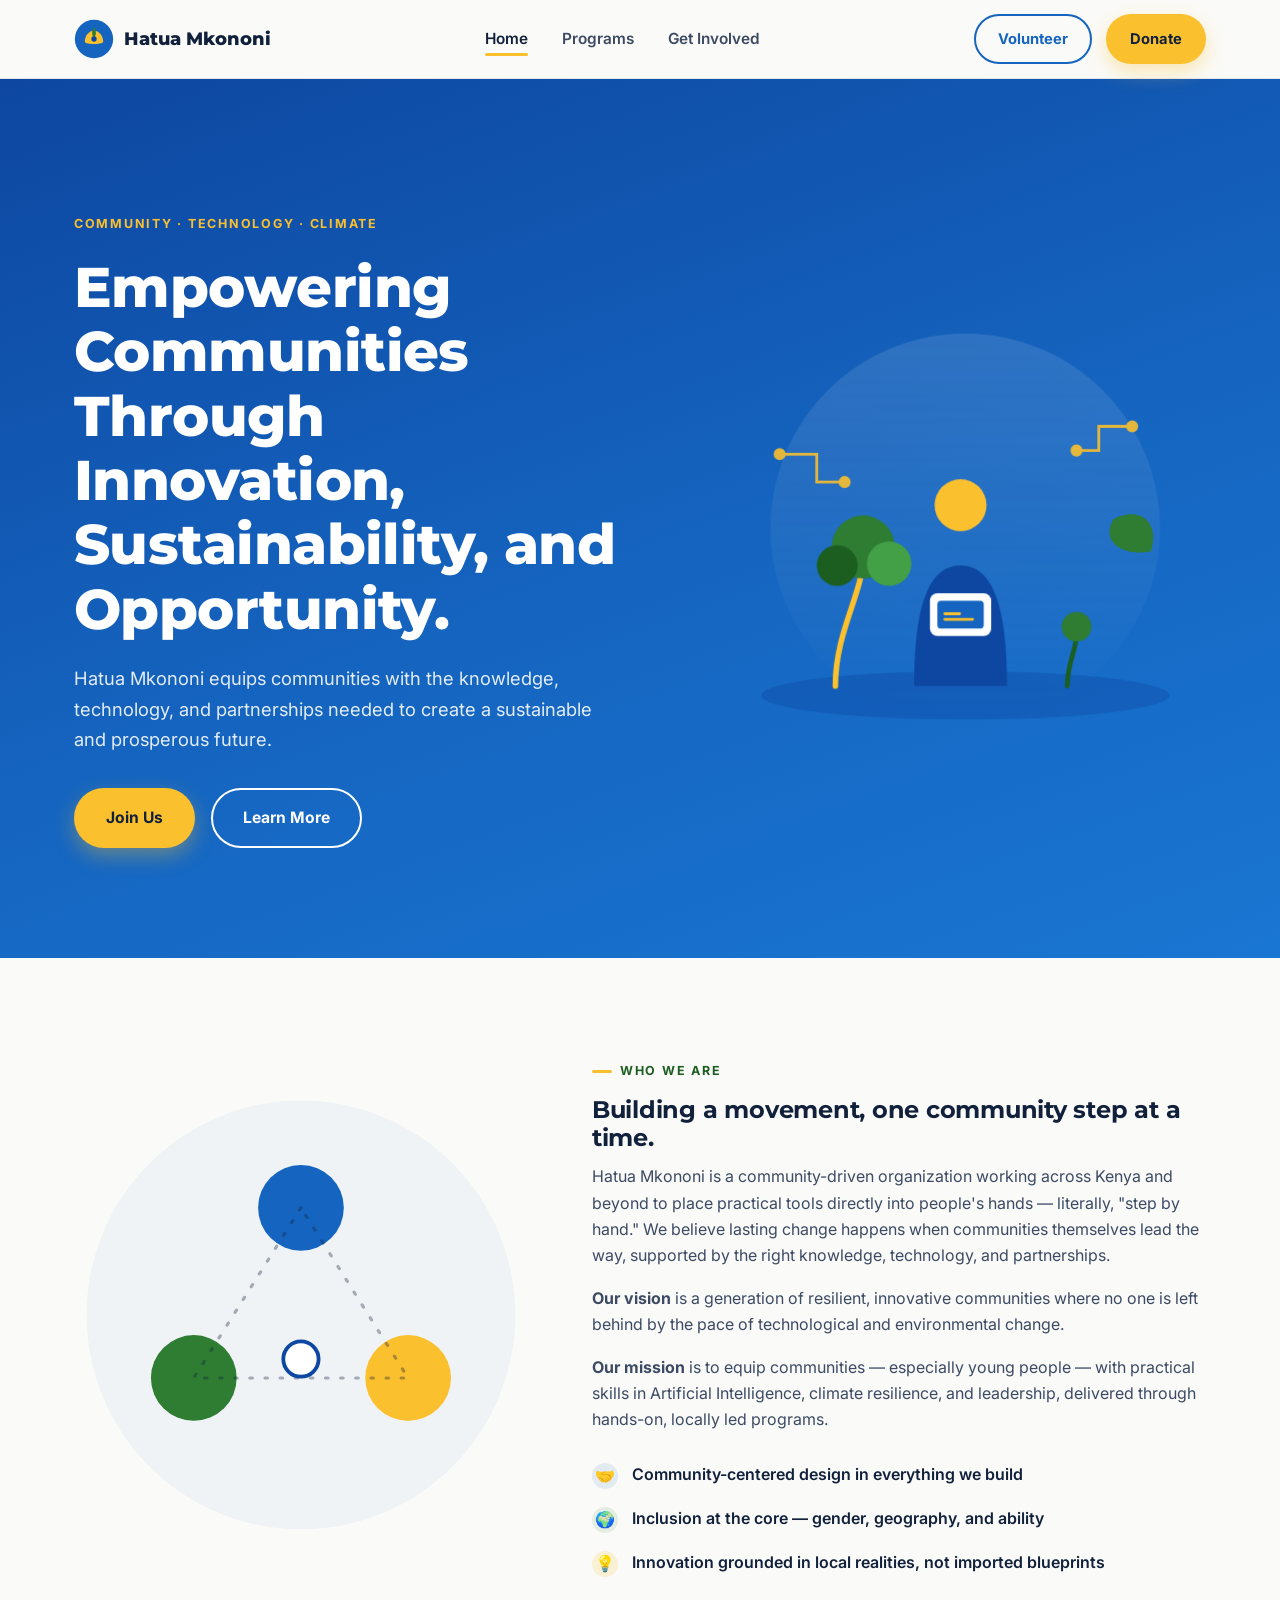
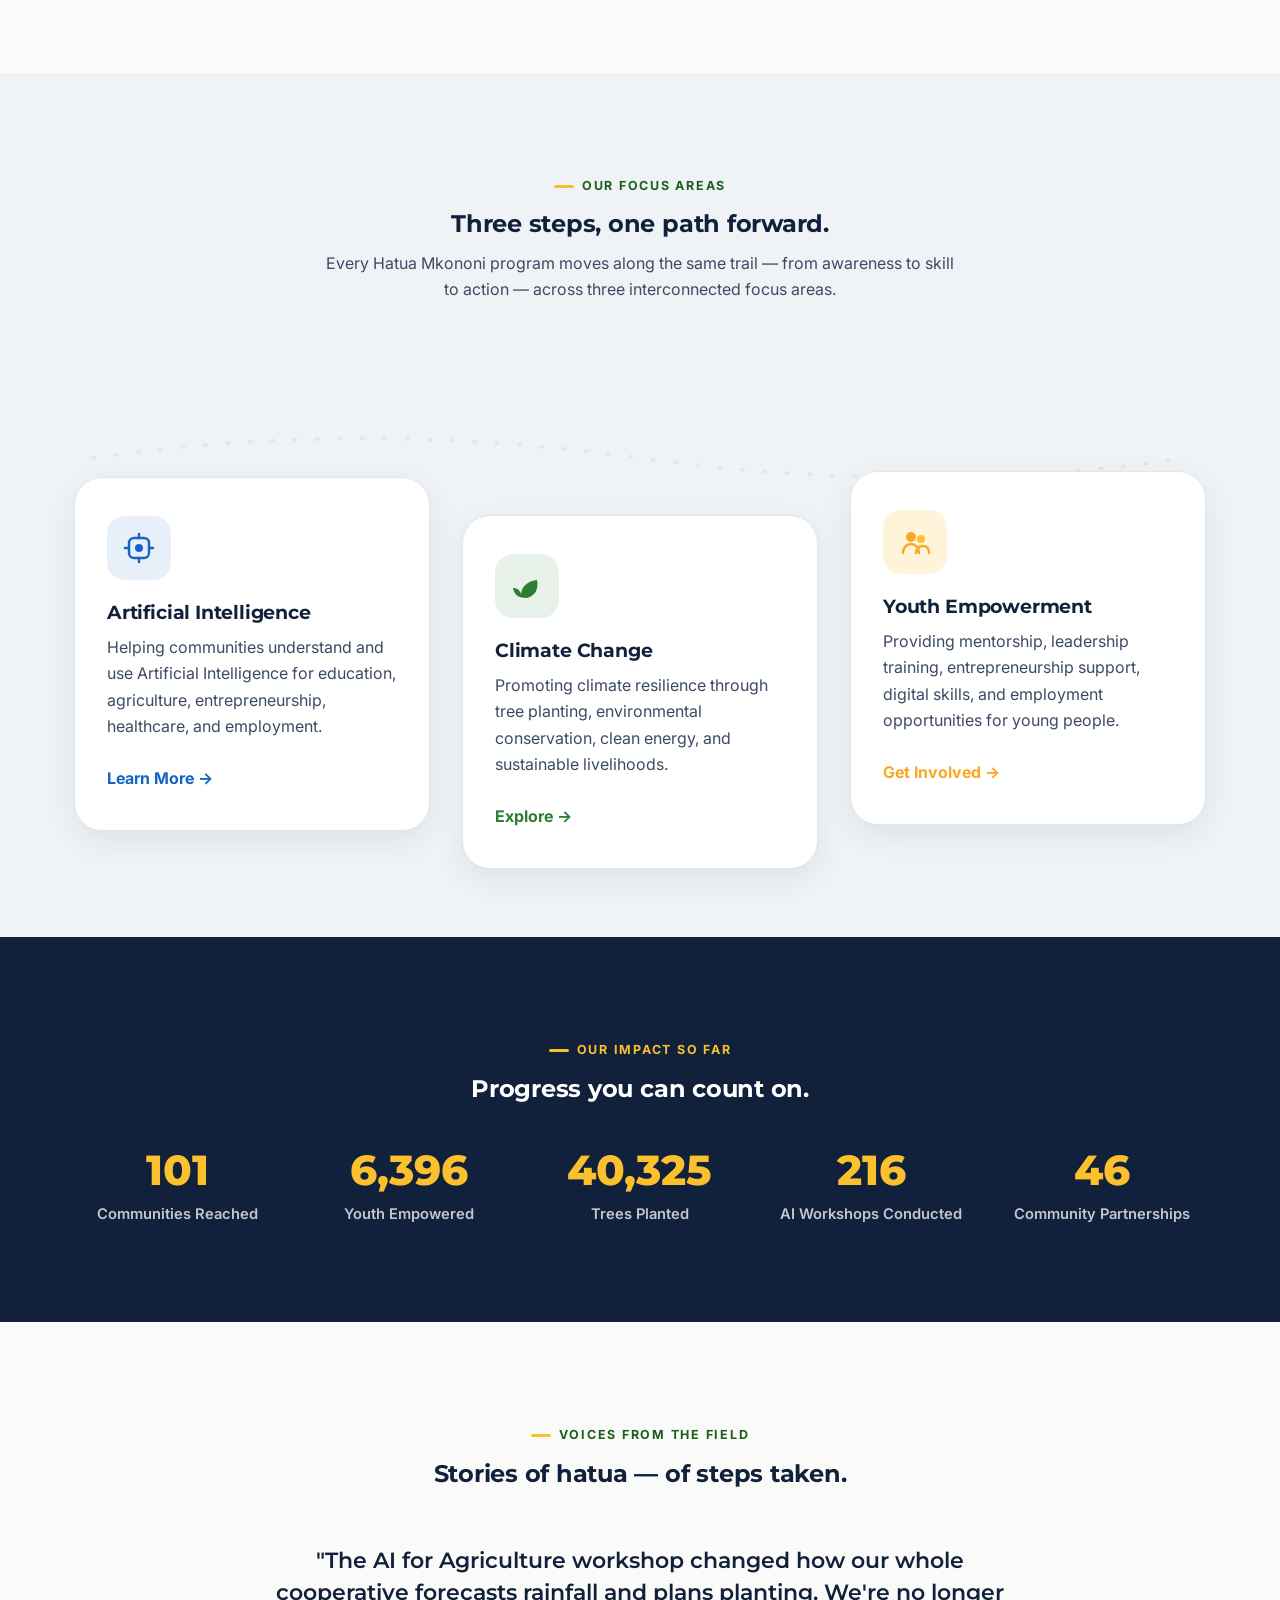
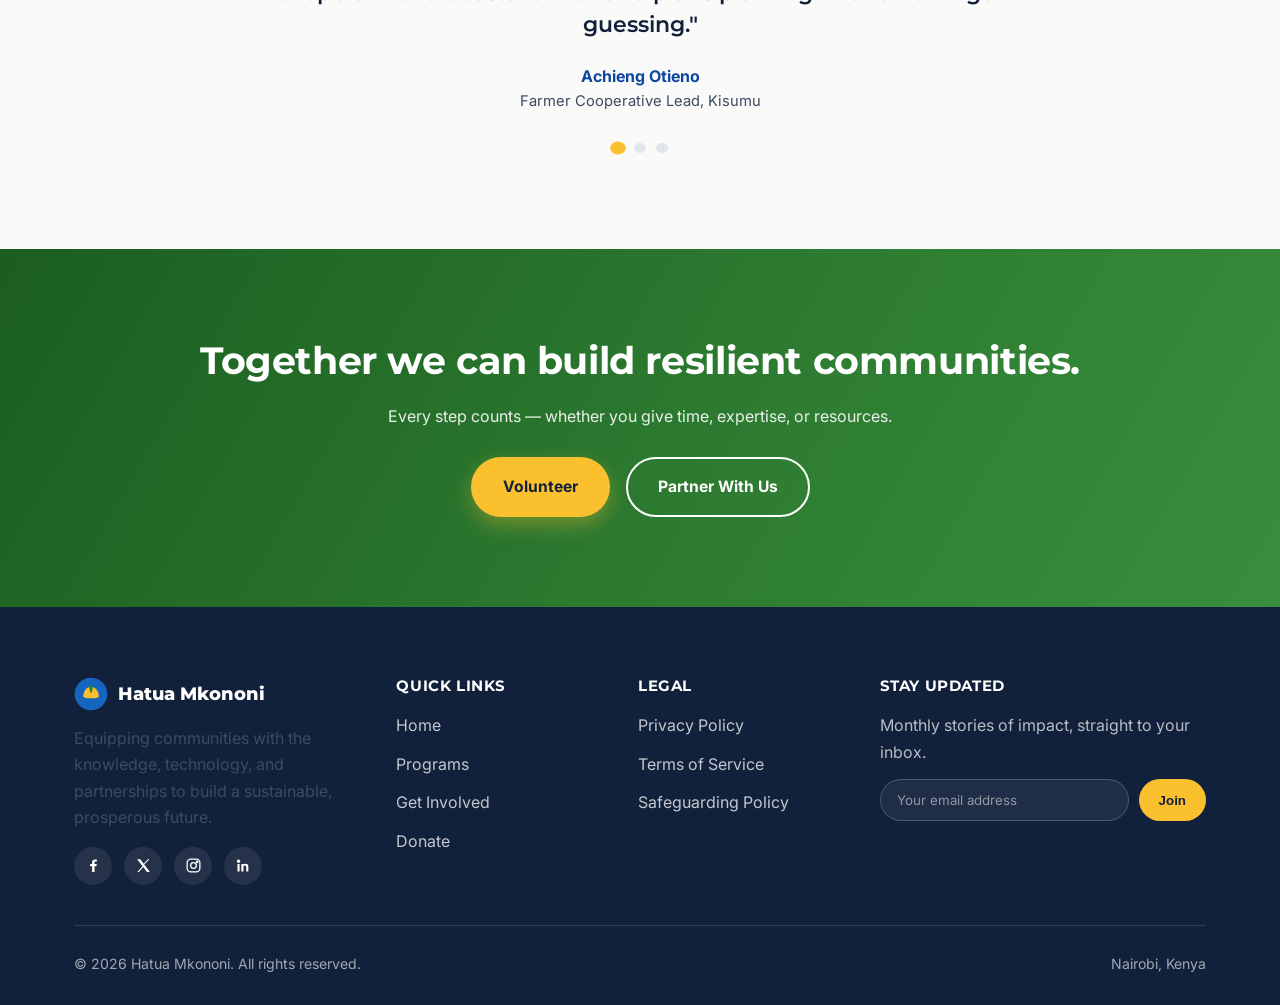
==== commit 078d6402: "Add files via upload" ====
--- a/index.html
+++ b/index.html
@@ -3,511 +3,299 @@
 <head>
 <meta charset="UTF-8">
 <meta name="viewport" content="width=device-width, initial-scale=1.0">
-<title>Priority Five Initiative — Pooling Together for Positive Change</title>
-<meta name="description" content="Priority Five Initiative equips Kenyan youth with AI &amp; digital skills, protects the climate, supports refugees, and drives education and economic opportunity — five priorities, one mission.">
-<link rel="icon" type="image/png" href="assets/images/logo.png">
+<title>Hatua Mkononi — Empowering Communities Through Innovation, Sustainability &amp; Opportunity</title>
+<meta name="description" content="Hatua Mkononi equips communities with the knowledge, technology, and partnerships needed to create a sustainable and prosperous future — through Artificial Intelligence, Climate Action, and Youth Empowerment.">
 <link rel="preconnect" href="https://fonts.googleapis.com">
-<link rel="preconnect" href="https://fonts.gstatic.com" crossorigin>
-<link href="https://fonts.googleapis.com/css2?family=Space+Grotesk:wght@500;600;700&family=Work+Sans:wght@400;500;600&family=IBM+Plex+Mono:wght@400;500&display=swap" rel="stylesheet">
-<link rel="stylesheet" href="css/styles.css">
+<link href="https://fonts.googleapis.com/css2?family=Montserrat:wght@600;700;800&family=Inter:wght@400;500;600;700&display=swap" rel="stylesheet">
+<link rel="stylesheet" href="style.css">
 </head>
 <body>
-
-<!-- ============ HEADER ============ -->
-<header class="site-header" id="siteHeader">
-  <div class="wrap">
-    <a href="#top" class="brand">
-      <img src="assets/images/logo.png" alt="Priority Five Initiative logo">
-      <span class="brand-text">PRIORITY FIVE<span>Initiative</span></span>
+<a class="skip-link" href="#main">Skip to content</a>
+
+<!-- ============ NAV ============ -->
+<header class="nav">
+  <div class="nav-inner">
+    <a href="index.html" class="brand">
+      <svg class="mark" viewBox="0 0 48 48" fill="none" xmlns="http://www.w3.org/2000/svg" role="img" aria-label="Hatua Mkononi logo">
+        <circle cx="24" cy="24" r="23" fill="var(--blue)"/>
+        <path d="M13 27c0-7 5-13 11-13s11 6 11 13c0 1.7-3 3-11 3s-11-1.3-11-3z" fill="var(--yellow)"/>
+        <path d="M24 10c3 4 3 9 0 13-3-4-3-9 0-13z" fill="var(--green)"/>
+        <circle cx="24" cy="24" r="3.2" fill="var(--blue-deep)"/>
+      </svg>
+      Hatua Mkononi
     </a>
-    <nav class="main-nav" aria-label="Primary">
-      <a href="#pillars">Our Priorities</a>
-      <a href="#program">AI Programme</a>
-      <a href="#impact">Impact</a>
-      <a href="#stories">Stories</a>
-      <a href="#gallery">Gallery</a>
-      <a href="#contact">Contact</a>
+    <nav>
+      <ul class="nav-links">
+        <li><a href="index.html" class="active">Home</a></li>
+        <li><a href="programs.html">Programs</a></li>
+        <li><a href="contact.html">Get Involved</a></li>
+      </ul>
     </nav>
-    <div class="header-cta">
-      <a href="#" class="btn btn-ghost" data-modal-open="partner">Partner With Us</a>
-      <a href="#" class="btn btn-primary" data-modal-open="apply">Apply for Training</a>
-      <button class="nav-toggle" id="navToggle" aria-label="Open menu" aria-expanded="false" aria-controls="mobileNav">
-        <span></span><span></span>
-      </button>
-    </div>
+    <div class="nav-cta">
+      <a href="contact.html#volunteer" class="btn btn-outline-dark">Volunteer</a>
+      <a href="contact.html#donate" class="btn btn-primary">Donate</a>
+    </div>
+    <button class="nav-toggle" aria-label="Toggle menu" aria-expanded="false">
+      <span></span><span></span><span></span>
+    </button>
   </div>
 </header>
 
-<nav class="mobile-nav" id="mobileNav" aria-label="Mobile">
-  <a href="#pillars">Our Priorities</a>
-  <a href="#program">AI Programme</a>
-  <a href="#impact">Impact</a>
-  <a href="#stories">Stories</a>
-  <a href="#gallery">Gallery</a>
-  <a href="#involved">Get Involved</a>
-  <a href="#contact">Contact</a>
-  <a href="#" class="btn btn-primary" data-modal-open="apply">Apply for Training</a>
-</nav>
-
-<main id="top">
+<main id="main">
 
   <!-- ============ HERO ============ -->
   <section class="hero">
-    <div class="hero-media">
-      <img src="assets/images/ai-lab.jpg" alt="Young Kenyan trainees at computer workstations during an AI and digital skills class">
-    </div>
-    <div class="hero-content">
-      <div class="wrap">
-        <p class="hero-tag">Bungoma, Kenya · Est. community-led</p>
-        <h1 class="hero-title">Pooling together for <em>positive change</em> in society.</h1>
-        <p class="hero-sub">Priority Five Initiative works across five urgent priorities — refugees, climate change, artificial intelligence, youth empowerment, and education — turning them into practical, community-driven programmes across Kenya.</p>
-        <div class="hero-actions">
-          <a href="#" class="btn btn-primary" data-modal-open="apply">Apply for Training</a>
-          <a href="#" class="btn btn-ghost on-dark" data-modal-open="partner">Partner With Us</a>
-          <a href="#" class="btn btn-ghost on-dark" data-modal-open="support">Support the Programme</a>
-        </div>
-        <div class="hero-arc-hint">
-          <svg width="16" height="16" viewBox="0 0 24 24" fill="none" stroke="currentColor" stroke-width="2"><path d="M6 9l6 6 6-6"/></svg>
-          Scroll to see our five priorities
-        </div>
-      </div>
-    </div>
-  </section>
-
-  <!-- ============ FIVE PILLARS ARC (signature element) ============ -->
-  <section class="pillars reveal" id="pillars">
-    <div class="wrap">
-      <div class="pillars-head">
-        <p class="eyebrow">The Priority Five</p>
-        <h2>Five priorities. One fan of change.</h2>
-        <p>Our mark is a fan of five wedges wrapped around a shared globe — because these five priorities aren't separate causes, they're one strategy. Select a priority to see how we act on it.</p>
-      </div>
-
-      <div class="arc" role="tablist" aria-label="Our five priority areas">
-        <button class="arc-tab" role="tab" data-pillar="refugees" aria-selected="false">
-          <span class="arc-num">01</span>
-          <span class="arc-icon"><svg viewBox="0 0 24 24" fill="none" stroke-width="1.8" stroke-linecap="round" stroke-linejoin="round"><path d="M12 21c4-3 7-6.5 7-11a7 7 0 10-14 0c0 4.5 3 8 7 11z"/><circle cx="12" cy="10" r="2.4"/></svg></span>
-          <h3>Refugees</h3>
-          <p>Protection, dignity and self-reliance for displaced communities.</p>
-        </button>
-        <button class="arc-tab" role="tab" data-pillar="climate" aria-selected="false">
-          <span class="arc-num">02</span>
-          <span class="arc-icon"><svg viewBox="0 0 24 24" fill="none" stroke-width="1.8" stroke-linecap="round" stroke-linejoin="round"><path d="M12 2c3 3 5 6.5 5 10a5 5 0 01-10 0c0-3.5 2-7 5-10z"/><path d="M12 22v-6"/></svg></span>
-          <h3>Climate Change</h3>
-          <p>Tree planting, climate-smart agriculture and conservation.</p>
-        </button>
-        <button class="arc-tab" role="tab" data-pillar="ai" aria-selected="false">
-          <span class="arc-num">03</span>
-          <span class="arc-icon"><svg viewBox="0 0 24 24" fill="none" stroke-width="1.8" stroke-linecap="round" stroke-linejoin="round"><rect x="7" y="7" width="10" height="10" rx="1.5"/><path d="M12 2v3M12 19v3M2 12h3M19 12h3M4.5 4.5l2 2M17.5 17.5l2 2M4.5 19.5l2-2M17.5 6.5l2-2"/></svg></span>
-          <h3>Artificial Intelligence</h3>
-          <p>AI literacy and digital skills for the future of work.</p>
-        </button>
-        <button class="arc-tab" role="tab" data-pillar="youth" aria-selected="false">
-          <span class="arc-num">04</span>
-          <span class="arc-icon"><svg viewBox="0 0 24 24" fill="none" stroke-width="1.8" stroke-linecap="round" stroke-linejoin="round"><circle cx="12" cy="8" r="3.4"/><path d="M5 21c1-4 4-6 7-6s6 2 7 6"/></svg></span>
-          <h3>Youth Empowerment</h3>
-          <p>Leadership, mentorship and enterprise for young people.</p>
-        </button>
-        <button class="arc-tab" role="tab" data-pillar="education" aria-selected="false">
-          <span class="arc-num">05</span>
-          <span class="arc-icon"><svg viewBox="0 0 24 24" fill="none" stroke-width="1.8" stroke-linecap="round" stroke-linejoin="round"><path d="M2 8l10-4 10 4-10 4-10-4z"/><path d="M6 10.5V16c0 1.5 2.7 3 6 3s6-1.5 6-3v-5.5"/></svg></span>
-          <h3>Education</h3>
-          <p>Quality, inclusive learning for every child and youth.</p>
-        </button>
-      </div>
-
-      <div class="pillar-detail">
-        <div class="pillar-panel" data-panel="refugees">
-          <div class="pillar-panel-text">
-            <p class="eyebrow">01 · Refugees</p>
-            <h3>Dignity, protection, self-reliance.</h3>
-            <p>Kenya hosts thousands of refugees and asylum seekers who require protection, dignity, and opportunities to rebuild their lives. We support refugee communities through programmes that promote education, livelihoods, social inclusion, psychosocial support, digital empowerment, climate resilience, and community integration — helping refugees become self-reliant while fostering peaceful coexistence with host communities.</p>
+    <div class="container hero-inner">
+      <div>
+        <span class="hero-eyebrow">Community &middot; Technology &middot; Climate</span>
+        <h1>Empowering Communities Through Innovation, Sustainability, and Opportunity.</h1>
+        <p class="lead">Hatua Mkononi equips communities with the knowledge, technology, and partnerships needed to create a sustainable and prosperous future.</p>
+        <div class="hero-ctas">
+          <a href="contact.html#volunteer" class="btn btn-primary">Join Us</a>
+          <a href="#about" class="btn btn-outline">Learn More</a>
+        </div>
+      </div>
+      <div class="hero-art">
+        <!-- Illustrated scene: youth with device + tree planting, abstract flat style -->
+        <svg viewBox="0 0 520 460" xmlns="http://www.w3.org/2000/svg" role="img" aria-label="Illustration of a young person using a tablet beside a newly planted tree, surrounded by circuit and leaf motifs">
+          <defs>
+            <linearGradient id="skyGrad" x1="0" y1="0" x2="0" y2="1">
+              <stop offset="0%" stop-color="#ffffff" stop-opacity="0.12"/>
+              <stop offset="100%" stop-color="#ffffff" stop-opacity="0"/>
+            </linearGradient>
+          </defs>
+          <circle class="parallax-layer" data-speed="0.04" cx="260" cy="230" r="210" fill="url(#skyGrad)"/>
+          <!-- ground -->
+          <ellipse cx="260" cy="410" rx="220" ry="26" fill="#0D47A1" opacity="0.35"/>
+
+          <!-- tree being planted -->
+          <g class="parallax-layer" data-speed="0.06">
+            <path d="M120 400 C120 340 150 300 150 260" stroke="var(--yellow)" stroke-width="6" fill="none" stroke-linecap="round"/>
+            <circle cx="150" cy="250" r="34" fill="var(--green)"/>
+            <circle cx="122" cy="270" r="22" fill="var(--green-deep)"/>
+            <circle cx="178" cy="268" r="24" fill="#43A047"/>
+          </g>
+
+          <!-- seedling small -->
+          <g>
+            <path d="M370 400 C370 375 380 360 380 345" stroke="var(--green-deep)" stroke-width="5" fill="none" stroke-linecap="round"/>
+            <circle cx="380" cy="336" r="16" fill="var(--green)"/>
+          </g>
+
+          <!-- person silhouette holding tablet -->
+          <g>
+            <circle cx="255" cy="205" r="28" fill="var(--yellow)"/>
+            <path d="M205 400 C205 320 218 270 255 270 C292 270 305 320 305 400 Z" fill="var(--blue-deep)"/>
+            <rect x="222" y="300" width="66" height="46" rx="8" fill="#ffffff"/>
+            <rect x="230" y="308" width="50" height="30" rx="4" fill="var(--blue)"/>
+            <path d="M238 322 h16 M238 328 h30" stroke="var(--yellow)" stroke-width="3" stroke-linecap="round"/>
+          </g>
+
+          <!-- circuit / AI accents -->
+          <g class="parallax-layer" data-speed="0.1" stroke="var(--yellow)" stroke-width="3" fill="none" stroke-linecap="round" opacity="0.9">
+            <path d="M60 150 h40 v30 h30"/>
+            <circle cx="60" cy="150" r="5" fill="var(--yellow)"/>
+            <circle cx="130" cy="180" r="5" fill="var(--yellow)"/>
+            <path d="M440 120 h-36 v26 h-24"/>
+            <circle cx="440" cy="120" r="5" fill="var(--yellow)"/>
+            <circle cx="380" cy="146" r="5" fill="var(--yellow)"/>
+          </g>
+
+          <!-- floating leaf -->
+          <g class="float">
+            <path d="M420 220 C450 205 470 225 460 255 C430 260 405 245 420 220 Z" fill="var(--green)"/>
+          </g>
+        </svg>
+      </div>
+    </div>
+  </section>
+
+  <!-- ============ ABOUT ============ -->
+  <section class="section-pad" id="about">
+    <div class="container about-grid">
+      <div class="reveal">
+        <svg viewBox="0 0 360 360" xmlns="http://www.w3.org/2000/svg" role="img" aria-label="Illustration representing community members connected in a circle">
+          <circle cx="180" cy="180" r="170" fill="var(--mist)"/>
+          <circle cx="180" cy="95" r="34" fill="var(--blue)"/>
+          <circle cx="95" cy="230" r="34" fill="var(--green)"/>
+          <circle cx="265" cy="230" r="34" fill="var(--yellow)"/>
+          <path d="M180 95 L95 230 L265 230 Z" stroke="var(--ink)" stroke-width="2.5" fill="none" stroke-dasharray="2 10" stroke-linecap="round" opacity="0.35"/>
+          <circle cx="180" cy="215" r="14" fill="var(--white)" stroke="var(--blue-deep)" stroke-width="3"/>
+        </svg>
+      </div>
+      <div class="reveal">
+        <span class="eyebrow">Who we are</span>
+        <h2>Building a movement, one community step at a time.</h2>
+        <p>Hatua Mkononi is a community-driven organization working across Kenya and beyond to place practical tools directly into people's hands — literally, "step by hand." We believe lasting change happens when communities themselves lead the way, supported by the right knowledge, technology, and partnerships.</p>
+        <p><strong>Our vision</strong> is a generation of resilient, innovative communities where no one is left behind by the pace of technological and environmental change.</p>
+        <p><strong>Our mission</strong> is to equip communities — especially young people — with practical skills in Artificial Intelligence, climate resilience, and leadership, delivered through hands-on, locally led programs.</p>
+        <ul class="pillar-list">
+          <li><span class="dot icon-blue">🤝</span> Community-centered design in everything we build</li>
+          <li><span class="dot icon-green">🌍</span> Inclusion at the core — gender, geography, and ability</li>
+          <li><span class="dot icon-yellow">💡</span> Innovation grounded in local realities, not imported blueprints</li>
+        </ul>
+      </div>
+    </div>
+  </section>
+
+  <!-- ============ FOCUS AREAS (Hatua Trail) ============ -->
+  <section class="section-pad section-alt">
+    <div class="container">
+      <div class="section-head reveal">
+        <span class="eyebrow">Our focus areas</span>
+        <h2>Three steps, one path forward.</h2>
+        <p>Every Hatua Mkononi program moves along the same trail — from awareness to skill to action — across three interconnected focus areas.</p>
+      </div>
+
+      <div class="trail-wrap reveal">
+        <svg class="trail-svg" viewBox="0 0 1160 60" preserveAspectRatio="none" xmlns="http://www.w3.org/2000/svg" aria-hidden="true">
+          <path d="M20 40 Q 290 0 580 40 T 1140 40" stroke="var(--line)" stroke-width="4" fill="none" stroke-linecap="round" stroke-dasharray="1 22"/>
+        </svg>
+        <div class="trail-track">
+          <article class="card">
+            <div class="card-icon icon-blue">
+              <svg width="32" height="32" viewBox="0 0 32 32" fill="none"><rect x="6" y="6" width="20" height="20" rx="5" stroke="var(--blue)" stroke-width="2.4"/><circle cx="16" cy="16" r="4" fill="var(--blue)"/><path d="M16 2v4M16 26v4M2 16h4M26 16h4" stroke="var(--blue)" stroke-width="2.4" stroke-linecap="round"/></svg>
+            </div>
+            <h3>Artificial Intelligence</h3>
+            <p>Helping communities understand and use Artificial Intelligence for education, agriculture, entrepreneurship, healthcare, and employment.</p>
+            <a href="programs.html#ai" class="card-link c-blue">Learn More &rarr;</a>
+          </article>
+
+          <article class="card">
+            <div class="card-icon icon-green">
+              <svg width="32" height="32" viewBox="0 0 32 32" fill="none"><path d="M16 28c8-2 12-9 10-18-9 1-15 6-16 14-1-4-4-6-8-6 1 7 6 10 14 10z" fill="var(--green)"/></svg>
+            </div>
+            <h3>Climate Change</h3>
+            <p>Promoting climate resilience through tree planting, environmental conservation, clean energy, and sustainable livelihoods.</p>
+            <a href="programs.html#climate" class="card-link c-green">Explore &rarr;</a>
+          </article>
+
+          <article class="card">
+            <div class="card-icon icon-yellow">
+              <svg width="32" height="32" viewBox="0 0 32 32" fill="none"><circle cx="12" cy="11" r="5" fill="var(--yellow-deep)"/><circle cx="22" cy="13" r="4" fill="var(--yellow)"/><path d="M4 27c0-5.5 4-9 8-9s8 3.5 8 9M17 27c0-4 3-7 7-7s6 3 6 7" stroke="var(--yellow-deep)" stroke-width="2.4" fill="none" stroke-linecap="round"/></svg>
+            </div>
+            <h3>Youth Empowerment</h3>
+            <p>Providing mentorship, leadership training, entrepreneurship support, digital skills, and employment opportunities for young people.</p>
+            <a href="programs.html#youth" class="card-link c-yellow">Get Involved &rarr;</a>
+          </article>
+        </div>
+      </div>
+    </div>
+  </section>
+
+  <!-- ============ IMPACT STATS ============ -->
+  <section class="section-pad stats-section">
+    <div class="container">
+      <div class="section-head reveal" style="margin-bottom:48px;">
+        <span class="eyebrow" style="color:var(--yellow)">Our impact so far</span>
+        <h2 style="color:#fff;">Progress you can count on.</h2>
+      </div>
+      <div class="stats-grid">
+        <div class="stat reveal"><div class="num" data-count="146">0</div><div class="label">Communities Reached</div></div>
+        <div class="stat reveal"><div class="num" data-count="9200" data-suffix="+">0</div><div class="label">Youth Empowered</div></div>
+        <div class="stat reveal"><div class="num" data-count="58000" data-suffix="+">0</div><div class="label">Trees Planted</div></div>
+        <div class="stat reveal"><div class="num" data-count="312">0</div><div class="label">AI Workshops Conducted</div></div>
+        <div class="stat reveal"><div class="num" data-count="67">0</div><div class="label">Community Partnerships</div></div>
+      </div>
+    </div>
+  </section>
+
+  <!-- ============ TESTIMONIALS ============ -->
+  <section class="section-pad">
+    <div class="container">
+      <div class="section-head reveal">
+        <span class="eyebrow">Voices from the field</span>
+        <h2>Stories of hatua — of steps taken.</h2>
+      </div>
+      <div class="testi-wrap reveal">
+        <div class="testi-slide active">
+          <p class="testi-quote">"The AI for Agriculture workshop changed how our whole cooperative forecasts rainfall and plans planting. We're no longer guessing."</p>
+          <div class="testi-person">Achieng Otieno</div>
+          <div class="testi-role">Farmer Cooperative Lead, Kisumu</div>
+        </div>
+        <div class="testi-slide">
+          <p class="testi-quote">"I planted my first seedling with Hatua Mkononi at 16. Today I run a youth-led nursery supplying three counties."</p>
+          <div class="testi-person">Brian Mutua</div>
+          <div class="testi-role">Nursery Founder, Machakos</div>
+        </div>
+        <div class="testi-slide">
+          <p class="testi-quote">"The leadership mentorship gave me the confidence and network to start my own digital skills academy for girls."</p>
+          <div class="testi-person">Faiza Abdi</div>
+          <div class="testi-role">Youth Entrepreneur, Garissa</div>
+        </div>
+        <div class="testi-dots"></div>
+      </div>
+    </div>
+  </section>
+
+  <!-- ============ CTA BAND ============ -->
+  <section class="cta-band">
+    <div class="container">
+      <h2>Together we can build resilient communities.</h2>
+      <p style="color:rgba(255,255,255,0.9); max-width:520px; margin:14px auto 0;">Every step counts — whether you give time, expertise, or resources.</p>
+      <div class="cta-band-btns">
+        <a href="contact.html#volunteer" class="btn btn-primary">Volunteer</a>
+        <a href="contact.html#partners" class="btn btn-outline">Partner With Us</a>
+      </div>
+    </div>
+  </section>
+
+</main>
+
+<!-- ============ FOOTER ============ -->
+<footer class="footer">
+  <div class="container">
+    <div class="footer-grid">
+      <div>
+        <div class="footer-brand">
+          <svg width="34" height="34" viewBox="0 0 48 48" fill="none"><circle cx="24" cy="24" r="23" fill="var(--blue)"/><path d="M13 27c0-7 5-13 11-13s11 6 11 13c0 1.7-3 3-11 3s-11-1.3-11-3z" fill="var(--yellow)"/><path d="M24 10c3 4 3 9 0 13-3-4-3-9 0-13z" fill="var(--green)"/></svg>
+          Hatua Mkononi
+        </div>
+        <p style="max-width:280px;">Equipping communities with the knowledge, technology, and partnerships to build a sustainable, prosperous future.</p>
+        <div class="socials">
+          <a href="#" aria-label="Facebook"><svg viewBox="0 0 24 24" fill="#fff"><path d="M13.5 21v-8h2.7l.4-3.1h-3.1V8c0-.9.25-1.5 1.55-1.5H16.7V3.7C16.4 3.66 15.4 3.6 14.2 3.6c-2.5 0-4.2 1.5-4.2 4.3v2h-2.8v3.1h2.8V21h3.5z"/></svg></a>
+          <a href="#" aria-label="Twitter / X"><svg viewBox="0 0 24 24" fill="#fff"><path d="M3 3l7.6 9.9L3.2 21h2.2l6.4-6.9 5 6.9H21l-8-10.4L20.4 3h-2.2l-6 6.4L7.5 3H3z"/></svg></a>
+          <a href="#" aria-label="Instagram"><svg viewBox="0 0 24 24" fill="none" stroke="#fff" stroke-width="1.8"><rect x="3" y="3" width="18" height="18" rx="5"/><circle cx="12" cy="12" r="4"/><circle cx="17.2" cy="6.8" r="1"/></svg></a>
+          <a href="#" aria-label="LinkedIn"><svg viewBox="0 0 24 24" fill="#fff"><path d="M4.98 3.5A2.5 2.5 0 1 0 5 8.5a2.5 2.5 0 0 0-.02-5zM3.5 9.75h3v10.75h-3V9.75zM9.5 9.75h2.87v1.47h.04c.4-.75 1.38-1.55 2.84-1.55 3.04 0 3.6 2 3.6 4.6v6.23h-3v-5.52c0-1.32-.02-3-1.83-3-1.83 0-2.11 1.43-2.11 2.9v5.62h-3V9.75z"/></svg></a>
+        </div>
+      </div>
+      <div>
+        <h4>Quick Links</h4>
+        <ul>
+          <li><a href="index.html">Home</a></li>
+          <li><a href="programs.html">Programs</a></li>
+          <li><a href="contact.html">Get Involved</a></li>
+          <li><a href="contact.html#donate">Donate</a></li>
+        </ul>
+      </div>
+      <div>
+        <h4>Legal</h4>
+        <ul>
+          <li><a href="#">Privacy Policy</a></li>
+          <li><a href="#">Terms of Service</a></li>
+          <li><a href="#">Safeguarding Policy</a></li>
+        </ul>
+      </div>
+      <div>
+        <h4>Stay Updated</h4>
+        <p style="color:rgba(255,255,255,0.7); margin-bottom:12px;">Monthly stories of impact, straight to your inbox.</p>
+        <form class="newsletter-form">
+          <div class="newsletter-inline">
+            <label for="footer-news-email" class="visually-hidden" style="position:absolute;left:-9999px;">Email address</label>
+            <input type="email" id="footer-news-email" placeholder="Your email address" required>
+            <button type="submit">Join</button>
           </div>
-          <div class="pillar-panel-media"><img src="assets/images/refugees.jpg" alt="A refugee family gathered together in a shelter in Kenya"></div>
-        </div>
-
-        <div class="pillar-panel" data-panel="climate">
-          <div class="pillar-panel-text">
-            <p class="eyebrow">02 · Climate Change</p>
-            <h3>Community-led environmental resilience.</h3>
-            <p>Climate change is one of the greatest challenges facing communities in Kenya, affecting agriculture, water resources, biodiversity, livelihoods, and public health. We promote climate resilience through environmental conservation, tree planting, climate-smart agriculture, renewable energy awareness, waste management, and community education — working with schools, youth groups, and partners on solutions that protect the environment while improving livelihoods.</p>
-          </div>
-          <div class="pillar-panel-media"><img src="assets/images/climate-change.jpg" alt="Volunteers planting a tree seedling together in Kenya"></div>
-        </div>
-
-        <div class="pillar-panel" data-panel="ai">
-          <div class="pillar-panel-text">
-            <p class="eyebrow">03 · Artificial Intelligence</p>
-            <h3>Making AI accessible and beneficial.</h3>
-            <p>Artificial Intelligence is transforming the way people learn, work, innovate, and solve problems. We're committed to making AI accessible to communities by promoting AI literacy, digital skills, ethical AI practices, and responsible technology adoption — through training, awareness programmes, and partnerships that empower young people, educators, entrepreneurs, and organisations to harness AI for sustainable development.</p>
-          </div>
-          <div class="pillar-panel-media"><img src="assets/images/ai-lab.jpg" alt="Youth training in a computer lab as part of the AI skills programme"></div>
-        </div>
-
-        <div class="pillar-panel" data-panel="youth">
-          <div class="pillar-panel-text">
-            <p class="eyebrow">04 · Youth Empowerment</p>
-            <h3>Young people, leading change.</h3>
-            <p>Young people are key drivers of innovation, economic growth, and positive social change. Our youth empowerment programmes equip young people with practical skills, leadership training, entrepreneurship support, digital literacy, mentorship, and employment opportunities — encouraging active participation in community development, environmental conservation, and technological innovation.</p>
-          </div>
-          <div class="pillar-panel-media"><img src="assets/images/youth-empowerment.jpg" alt="A young Kenyan woman recording content in a studio setting"></div>
-        </div>
-
-        <div class="pillar-panel" data-panel="education">
-          <div class="pillar-panel-text">
-            <p class="eyebrow">05 · Education</p>
-            <h3>The foundation of transformation.</h3>
-            <p>Education is the foundation of sustainable development and social transformation. We believe every child and young person deserves access to quality, inclusive, and equitable education regardless of background. Our programmes focus on improving learning opportunities, promoting digital literacy, supporting vulnerable learners, strengthening life skills, providing educational resources, and empowering communities to value lifelong learning.</p>
-          </div>
-          <div class="pillar-panel-media"><img src="assets/images/education.jpg" alt="A group of university students studying together outdoors"></div>
-        </div>
-      </div>
-    </div>
-  </section>
-
-  <!-- ============ STATS BAND ============ -->
-  <section class="stats-band reveal" id="impact">
-    <div class="wrap">
-      <div class="stats-band-head">
-        <p class="eyebrow on-dark">Our Impact Goals</p>
-        <h2>What we're building toward.</h2>
-        <p>Targets for our Artificial Intelligence Skills Development Programme — one part of a wider commitment across all five priorities.</p>
-      </div>
-      <div class="stats-grid">
-        <div class="stat"><span class="num" data-count="1000" data-suffix="+">0</span><span class="label">Youth trained in digital &amp; AI skills</span></div>
-        <div class="stat"><span class="num" data-count="70" data-suffix="%">0</span><span class="label">Employment or self-employment target</span></div>
-        <div class="stat"><span class="num" data-count="200" data-suffix="+">0</span><span class="label">Youth-led digital businesses supported</span></div>
-        <div class="stat"><span class="num" data-count="50" data-suffix="+">0</span><span class="label">Partnerships, public &amp; private sector</span></div>
-      </div>
-    </div>
-  </section>
-
-  <!-- ============ AI PROGRAM SPOTLIGHT ============ -->
-  <section class="spotlight reveal" id="program">
-    <div class="wrap">
-      <div class="spotlight-grid">
-        <div class="spotlight-media">
-          <img src="assets/images/ai-lab.jpg" alt="Trainees working at computer stations during the AI Skills Development Programme">
-          <span class="spotlight-media-tag">AI Skills Development Programme</span>
-        </div>
-        <div class="spotlight-text">
-          <p class="eyebrow">Flagship Programme</p>
-          <h2>Empowering youth. Creating jobs. Shaping the future.</h2>
-          <p>We're preparing young people for the future of work through practical Artificial Intelligence training — equipping unemployed youth with in-demand digital skills to secure employment, launch businesses, and thrive in today's technology-driven economy.</p>
-
-          <div class="offer-list">
-            <div class="offer-item">
-              <span class="oi-icon"><svg viewBox="0 0 24 24" fill="none" stroke="currentColor" stroke-width="1.8" stroke-linecap="round" stroke-linejoin="round"><path d="M12 3a6 6 0 00-4 10.4V16a1 1 0 001 1h6a1 1 0 001-1v-2.6A6 6 0 0012 3z"/><path d="M10 21h4"/></svg></span>
-              <div><h4>Hands-on AI Training</h4><p>Practical AI tools for productivity, creativity, and problem-solving.</p></div>
-            </div>
-            <div class="offer-item">
-              <span class="oi-icon"><svg viewBox="0 0 24 24" fill="none" stroke="currentColor" stroke-width="1.8" stroke-linecap="round" stroke-linejoin="round"><rect x="3" y="4" width="18" height="13" rx="1.5"/><path d="M8 21h8M12 17v4"/></svg></span>
-              <div><h4>Digital Skills Development</h4><p>Digital marketing, content creation, web development, data analysis, automation.</p></div>
-            </div>
-            <div class="offer-item">
-              <span class="oi-icon"><svg viewBox="0 0 24 24" fill="none" stroke="currentColor" stroke-width="1.8" stroke-linecap="round" stroke-linejoin="round"><circle cx="9" cy="8" r="3.2"/><path d="M3 20c0-3.3 2.7-5.5 6-5.5s6 2.2 6 5.5"/><path d="M16.5 6.5c1.4.4 2.3 1.6 2.3 3s-.9 2.6-2.3 3"/></svg></span>
-              <div><h4>Mentorship &amp; Career Coaching</h4><p>Guidance from industry professionals to build confidence and career readiness.</p></div>
-            </div>
-            <div class="offer-item">
-              <span class="oi-icon"><svg viewBox="0 0 24 24" fill="none" stroke="currentColor" stroke-width="1.8" stroke-linecap="round" stroke-linejoin="round"><path d="M3 7l9-4 9 4-9 4-9-4z"/><path d="M7 9.5V15c0 1.5 2.2 3 5 3s5-1.5 5-3V9.5"/></svg></span>
-              <div><h4>Employment &amp; Freelancing Support</h4><p>Internships, remote work opportunities, and online freelancing platforms.</p></div>
-            </div>
-            <div class="offer-item">
-              <span class="oi-icon"><svg viewBox="0 0 24 24" fill="none" stroke="currentColor" stroke-width="1.8" stroke-linecap="round" stroke-linejoin="round"><path d="M12 2l2.4 6.6L21 11l-6.6 2.4L12 20l-2.4-6.6L3 11l6.6-2.4L12 2z"/></svg></span>
-              <div><h4>Entrepreneurship &amp; Innovation</h4><p>Business coaching and startup support to turn ideas into AI-powered businesses.</p></div>
-            </div>
-          </div>
-
-          <p class="eyebrow" style="margin-bottom:16px;">Training Areas</p>
-          <div class="training-tags">
-            <span>AI Fundamentals</span>
-            <span>Generative AI &amp; Prompt Engineering</span>
-            <span>Data Analysis</span>
-            <span>Web Development</span>
-            <span>Digital Marketing</span>
-            <span>Graphic Design &amp; Content Creation</span>
-            <span>Business Automation</span>
-            <span>Entrepreneurship</span>
-            <span>CV Writing &amp; Interview Prep</span>
-          </div>
-
-          <a href="#" class="btn btn-primary" data-modal-open="apply">Apply for Training</a>
-        </div>
-      </div>
-    </div>
-  </section>
-
-  <!-- ============ TESTIMONIALS ============ -->
-  <section class="testimonials reveal" id="stories">
-    <div class="wrap">
-      <div class="testi-head">
-        <p class="eyebrow">From the Field</p>
-        <h2>Two milestones, told by the people who led them.</h2>
-      </div>
-      <div class="testi-layout">
-        <div class="testi-person">
-          <img src="assets/images/nickson-headshot.jpg" alt="Portrait of Nickson Mwangale, Program Manager at Priority Five Initiative">
-          <h4>Nickson Mwangale</h4>
-          <span>Program Manager, Priority Five Initiative</span>
-        </div>
-        <div class="testi-cards">
-          <div class="testi-card">
-            <span class="quote-mark">&ldquo;</span>
-            <span class="testi-topic">Tree Planting Initiative · Climate Change</span>
-            <p style="margin-top:14px;">Working hand in hand with the Bungoma County Government, we coordinated the planting of 10,000 tree seedlings across schools, public institutions, and community spaces. Beyond hitting our target, the project created a lasting culture of environmental responsibility — hundreds of volunteers, youth groups, and county officials turned a planting exercise into a county-wide movement, with awareness sessions on tree nurturing and ecosystem restoration built in along the way.</p>
-            <p>What makes me proud is that this was never just about seedlings in the ground — it was about inspiring communities to become custodians of their own environment. Follow-up monitoring has shown encouraging survival rates, thanks to the beneficiary institutions and residents who kept the commitment going.</p>
-          </div>
-          <div class="testi-card">
-            <span class="quote-mark">&ldquo;</span>
-            <span class="testi-topic">Youth Employment Initiative · Youth Empowerment</span>
-            <p style="margin-top:14px;">Through support from the Kenya Youth Employment Opportunities Project (KYEOP), we implemented a comprehensive employment and skills programme that created 100 direct jobs for young people — equipping participants with market-relevant skills, workplace readiness, and entrepreneurship knowledge along the way.</p>
-            <p>The creation of 100 direct jobs represents more than a statistic — it's 100 families with improved household incomes and renewed hope for the future. Many beneficiaries have become role models in their communities, proof that with the right support, young people can drive sustainable economic growth themselves.</p>
-          </div>
-        </div>
-      </div>
-    </div>
-  </section>
-
-  <!-- ============ FIELD GALLERY ============ -->
-  <section class="gallery reveal" id="gallery">
-    <div class="wrap">
-      <div class="gallery-head">
-        <p class="eyebrow">In The Field</p>
-        <h2>What the work actually looks like.</h2>
-        <p>Beyond the numbers — training rooms, community events, and the people carrying the five priorities forward.</p>
-      </div>
-      <div class="gallery-grid">
-        <div class="gallery-card tall">
-          <img src="assets/images/nickson-speaking.jpg" alt="Program Manager Nickson Mwangale addressing community members and county officials at a public event">
-          <div class="gallery-card-caption">
-            <span class="tag">Community Engagement</span>
-            <p>Program Manager Nickson Mwangale addressing community members at a county partnership event.</p>
-          </div>
-        </div>
-        <div class="gallery-col">
-          <div class="gallery-card">
-            <img src="assets/images/content-creation.jpg" alt="A young trainee practising video and content creation on camera as part of digital skills training">
-            <div class="gallery-card-caption">
-              <span class="tag">Digital Skills</span>
-              <p>Content creation and video production practice, on set.</p>
-            </div>
-          </div>
-          <div class="gallery-card">
-            <img src="assets/images/ai-illustration.jpg" alt="A conceptual illustration representing artificial intelligence and the future of digital work">
-            <div class="gallery-card-caption">
-              <span class="tag">Looking Ahead</span>
-              <p>Reimagining what AI-powered work can look like for Kenya's youth.</p>
-            </div>
-          </div>
-        </div>
-      </div>
-    </div>
-  </section>
-
-  <!-- ============ GET INVOLVED ============ -->
-  <section class="involve reveal" id="involved">
-    <div class="wrap">
-      <div class="involve-head">
-        <p class="eyebrow">Join the Future</p>
-        <h2>Whichever seat you take, there's a place for you here.</h2>
-        <p>Whether you're a young job seeker, development partner, volunteer, or corporate organisation — you can be part of this transformative journey.</p>
-      </div>
-      <div class="involve-grid">
-        <div class="involve-card">
-          <span class="ic-num">01</span>
-          <h3>Apply for Training</h3>
-          <p>Join the AI Skills Development Programme and build the digital skills to secure employment, freelance, or start your own business.</p>
-          <a href="#" class="btn btn-primary btn-sm" data-modal-open="apply">Apply for Training</a>
-        </div>
-        <div class="involve-card">
-          <span class="ic-num">02</span>
-          <h3>Partner With Us</h3>
-          <p>Government agencies, companies, and organisations can partner with us to expand our reach across the five priorities.</p>
-          <a href="#" class="btn btn-ghost btn-sm" data-modal-open="partner">Partner With Us</a>
-        </div>
-        <div class="involve-card">
-          <span class="ic-num">03</span>
-          <h3>Support the Programme</h3>
-          <p>Donations, sponsorship, volunteering, equipment, or training support — every contribution moves a priority forward.</p>
-          <a href="#" class="btn btn-ghost btn-sm" data-modal-open="support">Support the Programme</a>
-        </div>
-      </div>
-    </div>
-  </section>
-
-</main>
-
-<!-- ============ FOOTER / CONTACT ============ -->
-<footer class="contact-band" id="contact">
-  <div class="wrap">
-    <div class="contact-top">
-      <div>
-        <div class="contact-brand">
-          <img src="assets/images/logo.png" alt="Priority Five Initiative logo">
-          <span class="contact-brand-text">PRIORITY FIVE INITIATIVE</span>
-        </div>
-        <p class="tagline">Pooling together for positive change in society — across refugees, climate change, AI, youth empowerment, and education.</p>
-      </div>
-      <div class="footer-col">
-        <h5>Navigate</h5>
-        <ul>
-          <li><a href="#pillars">Our Priorities</a></li>
-          <li><a href="#program">AI Programme</a></li>
-          <li><a href="#impact">Impact</a></li>
-          <li><a href="#stories">Stories</a></li>
-          <li><a href="#involved">Get Involved</a></li>
-        </ul>
-      </div>
-      <div class="footer-col">
-        <h5>Get Involved</h5>
-        <ul>
-          <li><a href="#" data-modal-open="apply">Apply for Training</a></li>
-          <li><a href="#" data-modal-open="partner">Partner With Us</a></li>
-          <li><a href="#" data-modal-open="support">Support the Programme</a></li>
-        </ul>
-      </div>
-      <div class="footer-col">
-        <h5>Contact</h5>
-        <address>
-          <ul>
-            <li><a href="mailto:prioryfive.i@gmail.com">prioryfive.i@gmail.com</a></li>
-            <li><a href="tel:+254757319555">0757 319 555</a></li>
-            <li><a href="tel:+254100019153">0100 019 153</a></li>
-            <li>P.O. Box 1186-50200<br>Bungoma, Kenya</li>
-          </ul>
-        </address>
+          <p class="newsletter-note" style="margin-top:10px; font-size:0.85rem;"></p>
+        </form>
       </div>
     </div>
     <div class="footer-bottom">
-      <p>&copy; 2026 Priority Five Initiative. All rights reserved.</p>
-      <div class="social-row">
-        <a href="#" aria-label="Facebook"><svg viewBox="0 0 24 24" fill="none" stroke="currentColor" stroke-width="1.8"><path d="M14 9h3V6h-3c-1.7 0-3 1.3-3 3v2H8v3h3v7h3v-7h3l1-3h-4v-2c0-.6.4-1 1-1z"/></svg></a>
-        <a href="#" aria-label="X / Twitter"><svg viewBox="0 0 24 24" fill="none" stroke="currentColor" stroke-width="1.8"><path d="M4 4l16 16M20 4L4 20"/></svg></a>
-        <a href="#" aria-label="LinkedIn"><svg viewBox="0 0 24 24" fill="none" stroke="currentColor" stroke-width="1.8"><rect x="3" y="9" width="4" height="10"/><circle cx="5" cy="5" r="1.6"/><path d="M11 9v10M11 13c0-2.2 1.8-4 4-4s4 1.8 4 4v6"/></svg></a>
-        <a href="#" aria-label="Instagram"><svg viewBox="0 0 24 24" fill="none" stroke="currentColor" stroke-width="1.8"><rect x="3.5" y="3.5" width="17" height="17" rx="4"/><circle cx="12" cy="12" r="3.6"/><circle cx="17" cy="7" r="0.6" fill="currentColor"/></svg></a>
-      </div>
+      <span>&copy; 2026 Hatua Mkononi. All rights reserved.</span>
+      <span>Nairobi, Kenya</span>
     </div>
   </div>
 </footer>
 
-<!-- ============ MODALS ============ -->
-
-<!-- Apply for Training -->
-<div class="modal-overlay" id="modal-apply" role="dialog" aria-modal="true" aria-labelledby="modal-apply-title">
-  <div class="modal">
-    <button class="modal-close" data-modal-close aria-label="Close dialog"><svg width="18" height="18" viewBox="0 0 24 24" fill="none" stroke="currentColor" stroke-width="2"><path d="M5 5l14 14M19 5L5 19"/></svg></button>
-    <h3 id="modal-apply-title">Apply for Training</h3>
-    <p class="modal-sub">Tell us about yourself and we'll be in touch about the next AI Skills Development Programme cohort.</p>
-    <form data-form="apply" data-subject="Training Application — Priority Five Initiative">
-      <input type="checkbox" name="botcheck" style="display:none" tabindex="-1" autocomplete="off">
-      <div class="field-row">
-        <div class="field"><label for="a-name">Full Name</label><input type="text" id="a-name" name="Full Name" required></div>
-        <div class="field"><label for="a-email">Email Address</label><input type="email" id="a-email" name="Email" required></div>
-      </div>
-      <div class="field-row">
-        <div class="field"><label for="a-phone">Phone Number</label><input type="tel" id="a-phone" name="Phone" required></div>
-        <div class="field"><label for="a-county">County</label><input type="text" id="a-county" name="County" required></div>
-      </div>
-      <div class="field-row">
-        <div class="field"><label for="a-age">Age</label><input type="number" min="15" max="99" id="a-age" name="Age" required></div>
-        <div class="field"><label for="a-gender">Gender</label>
-          <select id="a-gender" name="Gender" required>
-            <option value="">Select</option><option>Female</option><option>Male</option><option>Prefer not to say</option>
-          </select>
-        </div>
-      </div>
-      <div class="field-row">
-        <div class="field"><label for="a-edu">Highest Education Level</label><input type="text" id="a-edu" name="Education Level" required></div>
-        <div class="field"><label for="a-emp">Employment Status</label>
-          <select id="a-emp" name="Employment Status" required>
-            <option value="">Select</option><option>Unemployed</option><option>Self-employed</option><option>Employed</option><option>Student</option>
-          </select>
-        </div>
-      </div>
-      <div class="field"><label for="a-why">Why do you want to join the training?</label><textarea id="a-why" name="Motivation" required></textarea></div>
-      <div class="field"><label for="a-cv">CV (optional — mention in message or attach when your email client opens)</label><input type="text" id="a-cv" name="CV Note" placeholder="e.g. I will attach my CV to the email"></div>
-      <button type="submit" class="btn btn-primary" style="width:100%; justify-content:center;">Submit Application</button>
-      <p class="form-note">Your details are sent directly to Priority Five Initiative.</p>
-    </form>
-    <div class="form-success">
-      <svg width="44" height="44" viewBox="0 0 24 24" fill="none" stroke-width="2"><circle cx="12" cy="12" r="10"/><path d="M8 12l3 3 5-6"/></svg>
-      <h3>Your email is ready</h3>
-      <p class="modal-sub">We've opened your email app with your application filled in — just hit send.</p>
-    </div>
-  </div>
-</div>
-
-<!-- Partner With Us -->
-<div class="modal-overlay" id="modal-partner" role="dialog" aria-modal="true" aria-labelledby="modal-partner-title">
-  <div class="modal">
-    <button class="modal-close" data-modal-close aria-label="Close dialog"><svg width="18" height="18" viewBox="0 0 24 24" fill="none" stroke="currentColor" stroke-width="2"><path d="M5 5l14 14M19 5L5 19"/></svg></button>
-    <h3 id="modal-partner-title">Partner With Us</h3>
-    <p class="modal-sub">Tell us about your organisation and how you'd like to work together across our five priorities.</p>
-    <form data-form="partner" data-subject="Partnership Inquiry — Priority Five Initiative">
-      <input type="checkbox" name="botcheck" style="display:none" tabindex="-1" autocomplete="off">
-      <div class="field"><label for="p-org">Organization Name</label><input type="text" id="p-org" name="Organization" required></div>
-      <div class="field-row">
-        <div class="field"><label for="p-contact">Contact Person</label><input type="text" id="p-contact" name="Contact Person" required></div>
-        <div class="field"><label for="p-email">Email</label><input type="email" id="p-email" name="Email" required></div>
-      </div>
-      <div class="field-row">
-        <div class="field"><label for="p-phone">Phone Number</label><input type="tel" id="p-phone" name="Phone" required></div>
-        <div class="field"><label for="p-type">Organization Type</label><input type="text" id="p-type" name="Organization Type" required></div>
-      </div>
-      <div class="field"><label for="p-area">Area of Partnership</label>
-        <select id="p-area" name="Area of Partnership" required>
-          <option value="">Select</option>
-          <option>Refugees</option><option>Climate Change</option><option>Artificial Intelligence</option>
-          <option>Youth Empowerment</option><option>Education</option><option>General / Multiple areas</option>
-        </select>
-      </div>
-      <div class="field"><label for="p-msg">Message</label><textarea id="p-msg" name="Message" required></textarea></div>
-      <button type="submit" class="btn btn-primary" style="width:100%; justify-content:center;">Send Inquiry</button>
-      <p class="form-note">Your details are sent directly to Priority Five Initiative.</p>
-    </form>
-    <div class="form-success">
-      <svg width="44" height="44" viewBox="0 0 24 24" fill="none" stroke-width="2"><circle cx="12" cy="12" r="10"/><path d="M8 12l3 3 5-6"/></svg>
-      <h3>Your email is ready</h3>
-      <p class="modal-sub">We've opened your email app with your inquiry filled in — just hit send.</p>
-    </div>
-  </div>
-</div>
-
-<!-- Support the Program -->
-<div class="modal-overlay" id="modal-support" role="dialog" aria-modal="true" aria-labelledby="modal-support-title">
-  <div class="modal">
-    <button class="modal-close" data-modal-close aria-label="Close dialog"><svg width="18" height="18" viewBox="0 0 24 24" fill="none" stroke="currentColor" stroke-width="2"><path d="M5 5l14 14M19 5L5 19"/></svg></button>
-    <h3 id="modal-support-title">Support the Programme</h3>
-    <p class="modal-sub">Donations, sponsorship, volunteering, equipment, or training support — let us know how you'd like to help.</p>
-    <form data-form="support" data-subject="Support Inquiry — Priority Five Initiative">
-      <input type="checkbox" name="botcheck" style="display:none" tabindex="-1" autocomplete="off">
-      <div class="field-row">
-        <div class="field"><label for="s-name">Full Name</label><input type="text" id="s-name" name="Full Name" required></div>
-        <div class="field"><label for="s-email">Email</label><input type="email" id="s-email" name="Email" required></div>
-      </div>
-      <div class="field-row">
-        <div class="field"><label for="s-phone">Phone Number</label><input type="tel" id="s-phone" name="Phone" required></div>
-        <div class="field"><label for="s-type">Support Type</label>
-          <select id="s-type" name="Support Type" required>
-            <option value="">Select</option>
-            <option>Donation</option><option>Sponsorship</option><option>Volunteer</option>
-            <option>Equipment</option><option>Training</option><option>Other</option>
-          </select>
-        </div>
-      </div>
-      <div class="field"><label for="s-amount">Amount (if donating)</label><input type="text" id="s-amount" name="Amount" placeholder="KES (optional)"></div>
-      <div class="field"><label for="s-msg">Message</label><textarea id="s-msg" name="Message" required></textarea></div>
-      <button type="submit" class="btn btn-primary" style="width:100%; justify-content:center;">Send</button>
-      <p class="form-note">Your details are sent directly to Priority Five Initiative.</p>
-    </form>
-    <div class="form-success">
-      <svg width="44" height="44" viewBox="0 0 24 24" fill="none" stroke-width="2"><circle cx="12" cy="12" r="10"/><path d="M8 12l3 3 5-6"/></svg>
-      <h3>Your email is ready</h3>
-      <p class="modal-sub">We've opened your email app with your details filled in — just hit send.</p>
-    </div>
-  </div>
-</div>
-
-<script src="js/main.js"></script>
+<script src="script.js"></script>
 </body>
 </html>
--- a/style.css
+++ b/style.css
@@ -0,0 +1,547 @@
+/* ============================================================
+   HATUA MKONONI — Design Tokens
+   "Hatua" = step/action, "Mkononi" = in the hand (Swahili)
+   Signature motif: the Hatua Trail — a stepped path that
+   threads through the page, echoing the org's name.
+   ============================================================ */
+
+:root {
+  /* Brand */
+  --blue: #1565C0;
+  --blue-deep: #0D47A1;
+  --green: #2E7D32;
+  --green-deep: #1B5E20;
+  --yellow: #FBC02D;
+  --yellow-deep: #F9A825;
+
+  /* Neutrals */
+  --ink: #12213B;
+  --ink-soft: #3C4A63;
+  --cloud: #FAFAF8;
+  --mist: #EFF3F6;
+  --white: #FFFFFF;
+  --line: #E1E6EA;
+
+  /* Type */
+  --font-display: 'Montserrat', 'Segoe UI', sans-serif;
+  --font-body: 'Inter', 'Segoe UI', sans-serif;
+
+  /* Rhythm */
+  --radius-sm: 10px;
+  --radius-md: 18px;
+  --radius-lg: 28px;
+  --shadow-soft: 0 10px 30px rgba(18, 33, 59, 0.08);
+  --shadow-hover: 0 18px 40px rgba(18, 33, 59, 0.14);
+  --container: 1180px;
+}
+
+* { box-sizing: border-box; }
+html { scroll-behavior: smooth; }
+
+@media (prefers-reduced-motion: reduce) {
+  html { scroll-behavior: auto; }
+  *, *::before, *::after {
+    animation-duration: 0.001ms !important;
+    animation-iteration-count: 1 !important;
+    transition-duration: 0.001ms !important;
+    scroll-behavior: auto !important;
+  }
+}
+
+body {
+  margin: 0;
+  font-family: var(--font-body);
+  color: var(--ink);
+  background: var(--cloud);
+  line-height: 1.65;
+  -webkit-font-smoothing: antialiased;
+}
+
+h1, h2, h3, h4 {
+  font-family: var(--font-display);
+  color: var(--ink);
+  line-height: 1.15;
+  margin: 0 0 0.5em;
+  letter-spacing: -0.01em;
+}
+
+h1 { font-weight: 800; }
+h2 { font-weight: 700; }
+h3 { font-weight: 700; }
+
+p { margin: 0 0 1em; color: var(--ink-soft); }
+
+a { color: inherit; text-decoration: none; }
+
+img, svg { max-width: 100%; display: block; }
+
+.container {
+  max-width: var(--container);
+  margin: 0 auto;
+  padding: 0 24px;
+}
+
+.eyebrow {
+  display: inline-flex;
+  align-items: center;
+  gap: 8px;
+  font-family: var(--font-body);
+  font-weight: 700;
+  font-size: 0.78rem;
+  letter-spacing: 0.14em;
+  text-transform: uppercase;
+  color: var(--green-deep);
+  margin-bottom: 14px;
+}
+.eyebrow::before {
+  content: "";
+  width: 20px;
+  height: 3px;
+  border-radius: 4px;
+  background: var(--yellow);
+  display: inline-block;
+}
+
+section { position: relative; }
+.section-pad { padding: 96px 0; }
+@media (max-width: 720px) { .section-pad { padding: 64px 0; } }
+
+.section-alt { background: var(--mist); }
+
+/* -------------------- Buttons -------------------- */
+.btn {
+  display: inline-flex;
+  align-items: center;
+  justify-content: center;
+  gap: 10px;
+  padding: 15px 30px;
+  border-radius: 999px;
+  font-family: var(--font-body);
+  font-weight: 700;
+  font-size: 0.98rem;
+  border: 2px solid transparent;
+  cursor: pointer;
+  transition: transform 0.25s ease, box-shadow 0.25s ease, background 0.25s ease, color 0.25s ease;
+  white-space: nowrap;
+}
+.btn:focus-visible {
+  outline: 3px solid var(--yellow);
+  outline-offset: 3px;
+}
+.btn-primary {
+  background: var(--yellow);
+  color: var(--ink);
+  box-shadow: 0 8px 20px rgba(251, 192, 45, 0.35);
+}
+.btn-primary:hover { transform: translateY(-3px); box-shadow: 0 14px 28px rgba(251, 192, 45, 0.45); }
+
+.btn-outline {
+  background: transparent;
+  border-color: var(--white);
+  color: var(--white);
+}
+.btn-outline:hover { background: var(--white); color: var(--blue-deep); transform: translateY(-3px); }
+
+.btn-outline-dark {
+  background: transparent;
+  border-color: var(--blue);
+  color: var(--blue);
+}
+.btn-outline-dark:hover { background: var(--blue); color: var(--white); transform: translateY(-3px); }
+
+.btn-green { background: var(--green); color: var(--white); box-shadow: 0 8px 20px rgba(46,125,50,0.3); }
+.btn-green:hover { transform: translateY(-3px); box-shadow: 0 14px 28px rgba(46,125,50,0.4); }
+
+.btn-block { width: 100%; }
+
+/* -------------------- Nav -------------------- */
+.nav {
+  position: sticky;
+  top: 0;
+  z-index: 100;
+  background: rgba(250, 250, 248, 0.88);
+  backdrop-filter: blur(10px);
+  border-bottom: 1px solid var(--line);
+}
+.nav-inner {
+  display: flex;
+  align-items: center;
+  justify-content: space-between;
+  padding: 14px 24px;
+  max-width: var(--container);
+  margin: 0 auto;
+}
+.brand {
+  display: flex;
+  align-items: center;
+  gap: 10px;
+  font-family: var(--font-display);
+  font-weight: 800;
+  font-size: 1.15rem;
+  color: var(--ink);
+}
+.brand .mark { width: 40px; height: 40px; flex-shrink: 0; }
+
+.nav-links {
+  display: flex;
+  align-items: center;
+  gap: 34px;
+  list-style: none;
+  margin: 0;
+  padding: 0;
+  font-weight: 600;
+  font-size: 0.96rem;
+}
+.nav-links a {
+  position: relative;
+  padding: 6px 0;
+  color: var(--ink-soft);
+  transition: color 0.2s ease;
+}
+.nav-links a::after {
+  content: "";
+  position: absolute;
+  left: 0; bottom: -2px;
+  width: 0%;
+  height: 3px;
+  border-radius: 3px;
+  background: var(--yellow);
+  transition: width 0.25s ease;
+}
+.nav-links a:hover, .nav-links a.active { color: var(--ink); }
+.nav-links a:hover::after, .nav-links a.active::after { width: 100%; }
+
+.nav-cta { display: flex; align-items: center; gap: 14px; }
+.nav-cta .btn { padding: 11px 22px; font-size: 0.92rem; }
+
+.nav-toggle {
+  display: none;
+  flex-direction: column;
+  gap: 5px;
+  background: none;
+  border: none;
+  cursor: pointer;
+  padding: 8px;
+}
+.nav-toggle span { width: 26px; height: 3px; background: var(--ink); border-radius: 3px; transition: 0.25s; }
+
+@media (max-width: 900px) {
+  .nav-links { position: fixed; top: 68px; left: 0; right: 0; background: var(--white);
+    flex-direction: column; align-items: flex-start; gap: 0; padding: 8px 24px 20px;
+    border-bottom: 1px solid var(--line); transform: translateY(-130%); opacity: 0;
+    transition: transform 0.3s ease, opacity 0.3s ease; box-shadow: var(--shadow-soft); }
+  .nav-links.open { transform: translateY(0); opacity: 1; }
+  .nav-links li { width: 100%; padding: 12px 0; border-bottom: 1px solid var(--line); }
+  .nav-cta { display: none; }
+  .nav-toggle { display: flex; }
+}
+
+/* -------------------- Hero -------------------- */
+.hero {
+  position: relative;
+  overflow: hidden;
+  background: linear-gradient(160deg, var(--blue-deep) 0%, var(--blue) 55%, #1976D2 100%);
+  color: var(--white);
+  padding: 130px 0 110px;
+}
+.hero-inner {
+  display: grid;
+  grid-template-columns: 1.1fr 0.9fr;
+  gap: 60px;
+  align-items: center;
+}
+.hero-eyebrow {
+  display: inline-flex; align-items: center; gap: 8px;
+  font-weight: 700; font-size: 0.78rem; letter-spacing: 0.14em; text-transform: uppercase;
+  color: var(--yellow); margin-bottom: 20px;
+}
+.hero h1 {
+  color: var(--white);
+  font-size: clamp(2.3rem, 4.4vw, 3.5rem);
+  margin-bottom: 22px;
+}
+.hero p.lead {
+  color: rgba(255,255,255,0.88);
+  font-size: 1.15rem;
+  max-width: 540px;
+  margin-bottom: 34px;
+}
+.hero-ctas { display: flex; gap: 16px; flex-wrap: wrap; }
+
+.hero-art { position: relative; }
+
+/* parallax layers inside hero illustration */
+.parallax-layer { transition: transform 0.1s linear; will-change: transform; }
+
+/* -------------------- Hatua Trail (signature motif) -------------------- */
+.trail-wrap {
+  position: relative;
+  padding: 60px 0 10px;
+}
+.trail-svg { width: 100%; height: auto; display: block; }
+.trail-dot { transition: transform 0.4s ease; transform-origin: center; }
+
+/* Focus / program cards arranged along the trail */
+.trail-track {
+  display: grid;
+  grid-template-columns: repeat(3, 1fr);
+  gap: 32px;
+  position: relative;
+  z-index: 2;
+}
+.trail-track .card:nth-child(2) { transform: translateY(38px); }
+.trail-track .card:nth-child(3) { transform: translateY(-6px); }
+
+@media (max-width: 860px) {
+  .trail-track { grid-template-columns: 1fr; }
+  .trail-track .card:nth-child(2), .trail-track .card:nth-child(3) { transform: none; }
+}
+
+/* -------------------- Cards -------------------- */
+.card {
+  background: var(--white);
+  border-radius: var(--radius-lg);
+  padding: 38px 32px;
+  box-shadow: var(--shadow-soft);
+  border: 1px solid var(--line);
+  transition: transform 0.3s ease, box-shadow 0.3s ease;
+}
+.card:hover { transform: translateY(-8px); box-shadow: var(--shadow-hover); }
+
+.card-icon {
+  width: 64px; height: 64px;
+  border-radius: 18px;
+  display: flex; align-items: center; justify-content: center;
+  margin-bottom: 22px;
+}
+.icon-blue { background: rgba(21, 101, 192, 0.1); }
+.icon-green { background: rgba(46, 125, 50, 0.1); }
+.icon-yellow { background: rgba(251, 192, 45, 0.18); }
+
+.card h3 { margin-bottom: 10px; }
+.card .card-link {
+  display: inline-flex; align-items: center; gap: 6px;
+  font-weight: 700; margin-top: 10px;
+  transition: gap 0.2s ease;
+}
+.card .card-link:hover { gap: 10px; }
+.card-link.c-blue { color: var(--blue); }
+.card-link.c-green { color: var(--green); }
+.card-link.c-yellow { color: var(--yellow-deep); }
+
+/* -------------------- About -------------------- */
+.about-grid {
+  display: grid;
+  grid-template-columns: 0.85fr 1.15fr;
+  gap: 64px;
+  align-items: center;
+}
+@media (max-width: 860px) { .about-grid { grid-template-columns: 1fr; gap: 40px; } }
+
+.pillar-list { list-style: none; padding: 0; margin: 28px 0 0; display: grid; gap: 16px; }
+.pillar-list li { display: flex; gap: 14px; align-items: flex-start; font-weight: 600; color: var(--ink); }
+.pillar-list .dot {
+  width: 26px; height: 26px; border-radius: 50%; flex-shrink: 0; margin-top: 2px;
+  display: flex; align-items: center; justify-content: center;
+}
+
+/* -------------------- Stats -------------------- */
+.stats-section { background: var(--ink); color: var(--white); }
+.stats-grid {
+  display: grid;
+  grid-template-columns: repeat(5, 1fr);
+  gap: 24px;
+  text-align: center;
+}
+@media (max-width: 900px) { .stats-grid { grid-template-columns: repeat(2, 1fr); } }
+.stat .num {
+  font-family: var(--font-display);
+  font-weight: 800;
+  font-size: clamp(2rem, 3.4vw, 2.6rem);
+  color: var(--yellow);
+  line-height: 1;
+}
+.stat .label { margin-top: 10px; font-size: 0.92rem; color: rgba(255,255,255,0.75); font-weight: 600; }
+
+/* -------------------- Testimonials -------------------- */
+.testi-wrap { max-width: 760px; margin: 0 auto; text-align: center; position: relative; }
+.testi-slide { display: none; animation: fadeIn 0.5s ease; }
+.testi-slide.active { display: block; }
+.testi-quote { font-family: var(--font-display); font-size: 1.35rem; font-weight: 600; color: var(--ink); line-height: 1.5; }
+.testi-person { margin-top: 22px; font-weight: 700; color: var(--blue-deep); }
+.testi-role { color: var(--ink-soft); font-size: 0.92rem; }
+.testi-dots { display: flex; justify-content: center; gap: 10px; margin-top: 30px; }
+.testi-dots button {
+  width: 10px; height: 10px; border-radius: 50%; border: none; background: var(--line);
+  cursor: pointer; transition: background 0.2s ease, transform 0.2s ease;
+}
+.testi-dots button.active { background: var(--yellow); transform: scale(1.3); }
+
+/* -------------------- CTA band -------------------- */
+.cta-band {
+  background: linear-gradient(120deg, var(--green-deep), var(--green) 60%, #388E3C);
+  color: var(--white);
+  text-align: center;
+  padding: 90px 0;
+  position: relative;
+  overflow: hidden;
+}
+.cta-band h2 { color: var(--white); font-size: clamp(1.8rem, 3.4vw, 2.4rem); }
+.cta-band-btns { display: flex; gap: 16px; justify-content: center; flex-wrap: wrap; margin-top: 28px; }
+
+/* -------------------- Footer -------------------- */
+.footer { background: var(--ink); color: rgba(255,255,255,0.82); padding: 70px 0 30px; }
+.footer-grid {
+  display: grid;
+  grid-template-columns: 1.4fr 1fr 1fr 1.2fr;
+  gap: 40px;
+  padding-bottom: 40px;
+  border-bottom: 1px solid rgba(255,255,255,0.12);
+}
+@media (max-width: 860px) { .footer-grid { grid-template-columns: 1fr 1fr; } }
+.footer-brand { display: flex; align-items: center; gap: 10px; font-family: var(--font-display); font-weight: 800; color: var(--white); font-size: 1.1rem; margin-bottom: 14px; }
+.footer h4 { color: var(--white); font-size: 0.95rem; letter-spacing: 0.04em; text-transform: uppercase; margin-bottom: 18px; }
+.footer ul { list-style: none; padding: 0; margin: 0; display: grid; gap: 12px; }
+.footer a { color: rgba(255,255,255,0.75); transition: color 0.2s ease; }
+.footer a:hover { color: var(--yellow); }
+.footer-bottom { display: flex; justify-content: space-between; align-items: center; padding-top: 26px; flex-wrap: wrap; gap: 14px; font-size: 0.88rem; color: rgba(255,255,255,0.6); }
+.socials { display: flex; gap: 12px; }
+.socials a {
+  width: 38px; height: 38px; border-radius: 50%; background: rgba(255,255,255,0.08);
+  display: flex; align-items: center; justify-content: center; transition: background 0.2s ease, transform 0.2s ease;
+}
+.socials a:hover { background: var(--yellow); transform: translateY(-3px); }
+.socials svg { width: 17px; height: 17px; }
+
+.newsletter-inline { display: flex; gap: 10px; margin-top: 14px; }
+.newsletter-inline input {
+  flex: 1; padding: 12px 16px; border-radius: 999px; border: 1px solid rgba(255,255,255,0.2);
+  background: rgba(255,255,255,0.06); color: var(--white); font-family: var(--font-body);
+}
+.newsletter-inline input::placeholder { color: rgba(255,255,255,0.5); }
+.newsletter-inline button {
+  border-radius: 999px; border: none; background: var(--yellow); color: var(--ink);
+  font-weight: 700; padding: 0 20px; cursor: pointer; transition: transform 0.2s ease;
+}
+.newsletter-inline button:hover { transform: translateY(-2px); }
+
+/* -------------------- Page hero (inner pages) -------------------- */
+.page-hero {
+  padding: 70px 0 60px;
+  background: linear-gradient(120deg, var(--blue-deep), var(--blue));
+  color: var(--white);
+  text-align: left;
+}
+.page-hero h1 { color: var(--white); font-size: clamp(2rem, 3.6vw, 2.9rem); }
+.breadcrumb { font-size: 0.85rem; color: rgba(255,255,255,0.7); margin-bottom: 16px; font-weight: 600; letter-spacing: 0.04em; text-transform: uppercase; }
+
+/* -------------------- Programs page -------------------- */
+.program-block { display: grid; grid-template-columns: 1fr 1fr; gap: 60px; align-items: center; padding: 90px 0; }
+.program-block.reverse { direction: rtl; }
+.program-block.reverse > * { direction: ltr; }
+@media (max-width: 900px) {
+  .program-block { grid-template-columns: 1fr; padding: 60px 0; }
+  .program-block.reverse { direction: ltr; }
+}
+.tag-row { display: flex; flex-wrap: wrap; gap: 10px; margin: 22px 0 26px; }
+.tag {
+  padding: 8px 16px; border-radius: 999px; font-size: 0.85rem; font-weight: 700;
+  background: var(--mist); color: var(--ink-soft);
+}
+.gallery-strip { display: grid; grid-template-columns: repeat(4, 1fr); gap: 14px; margin-top: 28px; }
+@media (max-width: 760px) { .gallery-strip { grid-template-columns: repeat(2, 1fr); } }
+.gallery-item { border-radius: var(--radius-md); overflow: hidden; aspect-ratio: 1/1; }
+
+/* Process flow */
+.process-flow { display: flex; align-items: center; justify-content: space-between; gap: 12px; flex-wrap: wrap; margin-top: 50px; }
+.process-step { flex: 1; min-width: 150px; text-align: center; }
+.process-badge {
+  width: 62px; height: 62px; border-radius: 50%; margin: 0 auto 14px;
+  display: flex; align-items: center; justify-content: center;
+  font-family: var(--font-display); font-weight: 800; font-size: 1.2rem; color: var(--white);
+}
+.process-arrow { color: var(--line); flex: 0 0 auto; font-size: 1.6rem; }
+@media (max-width: 760px) { .process-flow { flex-direction: column; } .process-arrow { transform: rotate(90deg); } }
+
+/* -------------------- Forms -------------------- */
+.form-card {
+  background: var(--white);
+  border-radius: var(--radius-lg);
+  padding: 44px;
+  box-shadow: var(--shadow-soft);
+  border: 1px solid var(--line);
+}
+.form-row { display: grid; grid-template-columns: 1fr 1fr; gap: 18px; }
+@media (max-width: 600px) { .form-row { grid-template-columns: 1fr; } }
+.field { margin-bottom: 20px; }
+.field label { display: block; font-weight: 700; font-size: 0.9rem; margin-bottom: 8px; color: var(--ink); }
+.field input, .field select, .field textarea {
+  width: 100%; padding: 13px 16px; border-radius: var(--radius-sm);
+  border: 1.5px solid var(--line); font-family: var(--font-body); font-size: 0.98rem;
+  background: var(--cloud); transition: border-color 0.2s ease, box-shadow 0.2s ease;
+}
+.field input:focus, .field select:focus, .field textarea:focus {
+  outline: none; border-color: var(--blue); box-shadow: 0 0 0 4px rgba(21,101,192,0.12); background: var(--white);
+}
+.field textarea { resize: vertical; min-height: 120px; }
+.form-note { font-size: 0.85rem; color: var(--ink-soft); margin-top: 10px; }
+.form-success {
+  display: none; background: rgba(46,125,50,0.08); border: 1.5px solid var(--green);
+  color: var(--green-deep); border-radius: var(--radius-sm); padding: 16px 20px; font-weight: 600; margin-top: 18px;
+}
+.form-success.show { display: block; animation: fadeIn 0.4s ease; }
+
+/* Partner grid */
+.partner-grid { display: grid; grid-template-columns: repeat(3, 1fr); gap: 20px; }
+@media (max-width: 760px) { .partner-grid { grid-template-columns: repeat(2, 1fr); } }
+.partner-tile {
+  background: var(--white); border: 1px solid var(--line); border-radius: var(--radius-md);
+  padding: 26px 18px; text-align: center; font-weight: 700; transition: transform 0.25s ease, box-shadow 0.25s ease;
+}
+.partner-tile:hover { transform: translateY(-6px); box-shadow: var(--shadow-hover); }
+
+/* Donate */
+.donate-card {
+  background: linear-gradient(135deg, var(--yellow-deep), var(--yellow));
+  border-radius: var(--radius-lg);
+  padding: 48px;
+  color: var(--ink);
+  text-align: center;
+}
+.donate-amounts { display: flex; gap: 12px; justify-content: center; flex-wrap: wrap; margin: 26px 0; }
+.amount-btn {
+  padding: 14px 22px; border-radius: 999px; border: 2px solid var(--ink); background: transparent;
+  font-weight: 800; font-family: var(--font-display); cursor: pointer; transition: all 0.2s ease;
+}
+.amount-btn.active, .amount-btn:hover { background: var(--ink); color: var(--white); }
+
+/* Contact */
+.contact-grid { display: grid; grid-template-columns: 1fr 1fr; gap: 50px; }
+@media (max-width: 900px) { .contact-grid { grid-template-columns: 1fr; } }
+.contact-item { display: flex; gap: 16px; align-items: flex-start; margin-bottom: 26px; }
+.contact-item .ci-icon {
+  width: 46px; height: 46px; border-radius: 12px; flex-shrink: 0;
+  display: flex; align-items: center; justify-content: center;
+}
+.map-frame { border-radius: var(--radius-lg); overflow: hidden; box-shadow: var(--shadow-soft); border: 1px solid var(--line); }
+
+/* -------------------- Reveal animation -------------------- */
+.reveal { opacity: 0; transform: translateY(28px); transition: opacity 0.7s ease, transform 0.7s ease; }
+.reveal.in-view { opacity: 1; transform: translateY(0); }
+
+@keyframes fadeIn { from { opacity: 0; } to { opacity: 1; } }
+@keyframes floatY { 0%,100% { transform: translateY(0); } 50% { transform: translateY(-14px); } }
+.float { animation: floatY 5s ease-in-out infinite; }
+
+/* -------------------- Utility -------------------- */
+.center { text-align: center; }
+.max-w { max-width: 640px; margin: 0 auto; }
+.mt-40 { margin-top: 40px; }
+.grid-2 { display: grid; grid-template-columns: 1fr 1fr; gap: 40px; }
+@media (max-width: 760px) { .grid-2 { grid-template-columns: 1fr; } }
+.section-head { max-width: 640px; margin: 0 auto 56px; text-align: center; }
+.skip-link {
+  position: absolute; left: -999px; top: 0; background: var(--yellow); color: var(--ink);
+  padding: 12px 20px; z-index: 200; font-weight: 700; border-radius: 0 0 10px 0;
+}
+.skip-link:focus { left: 0; }
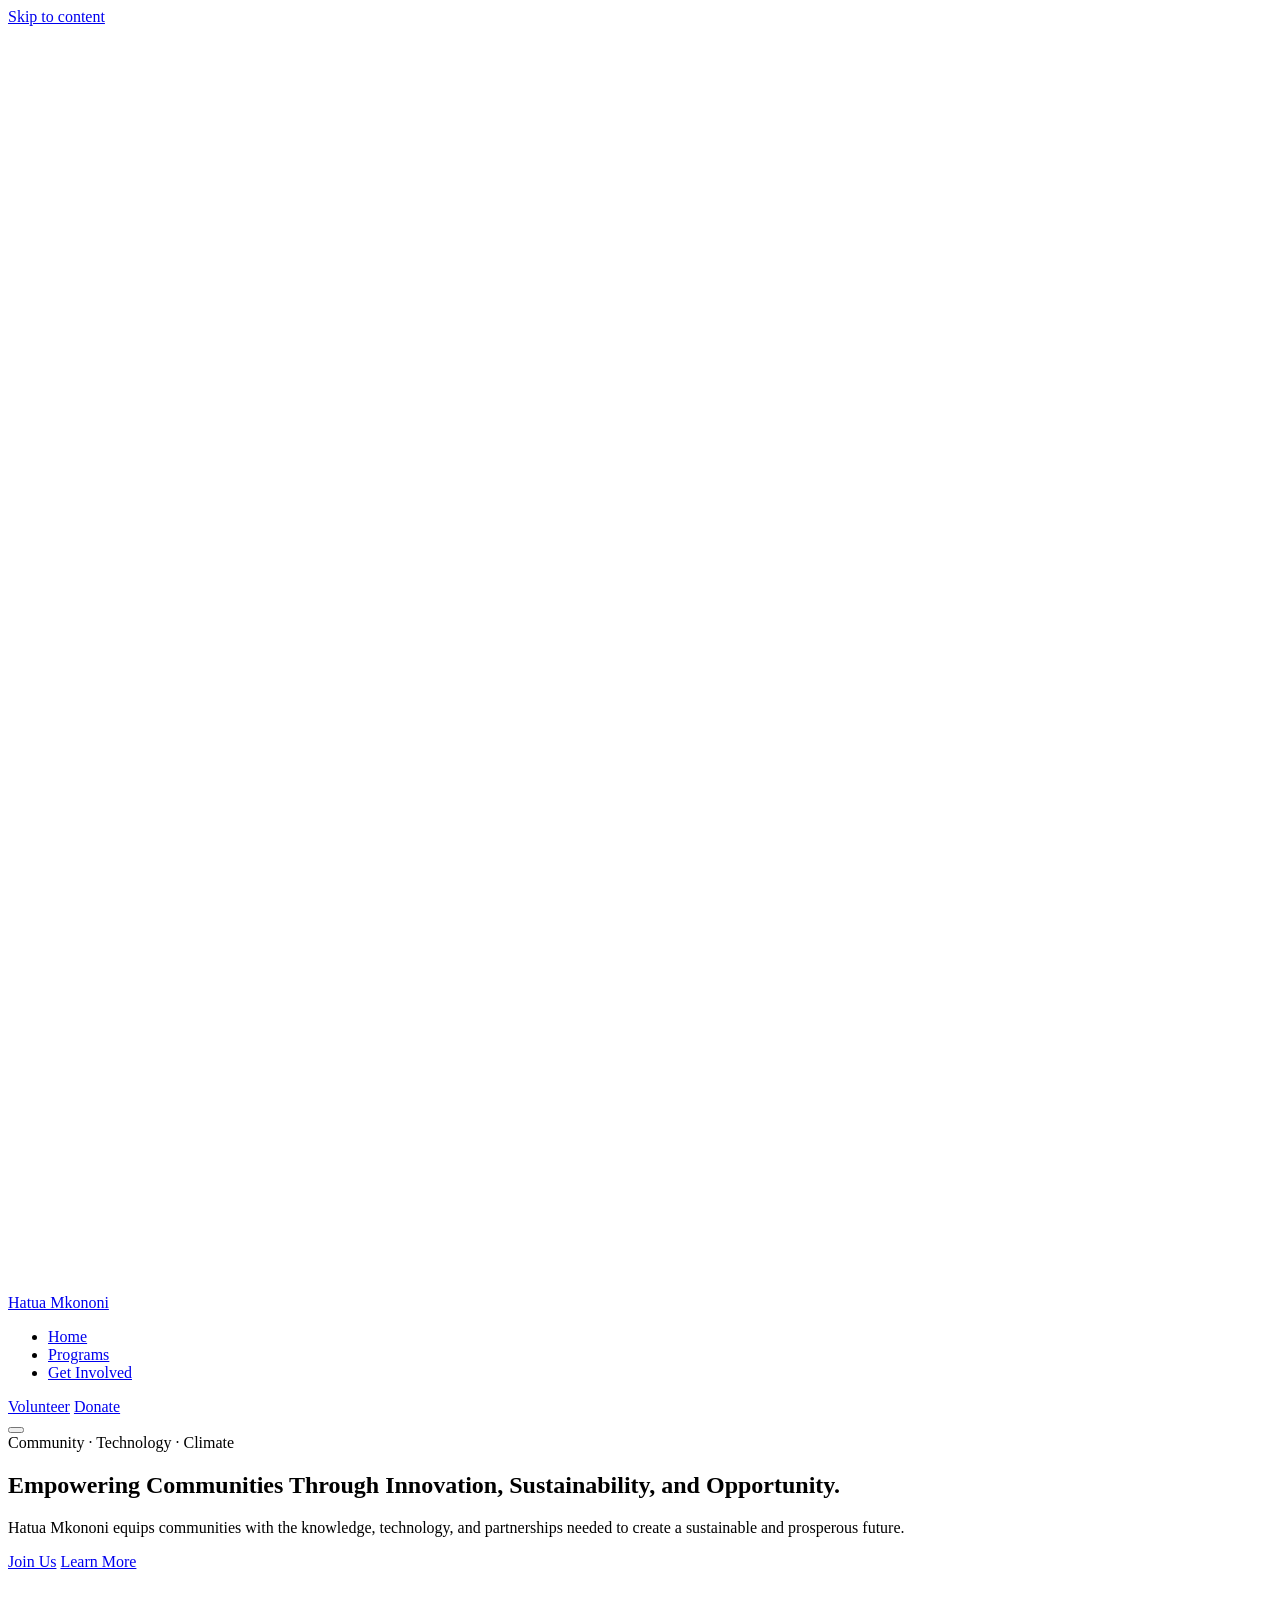
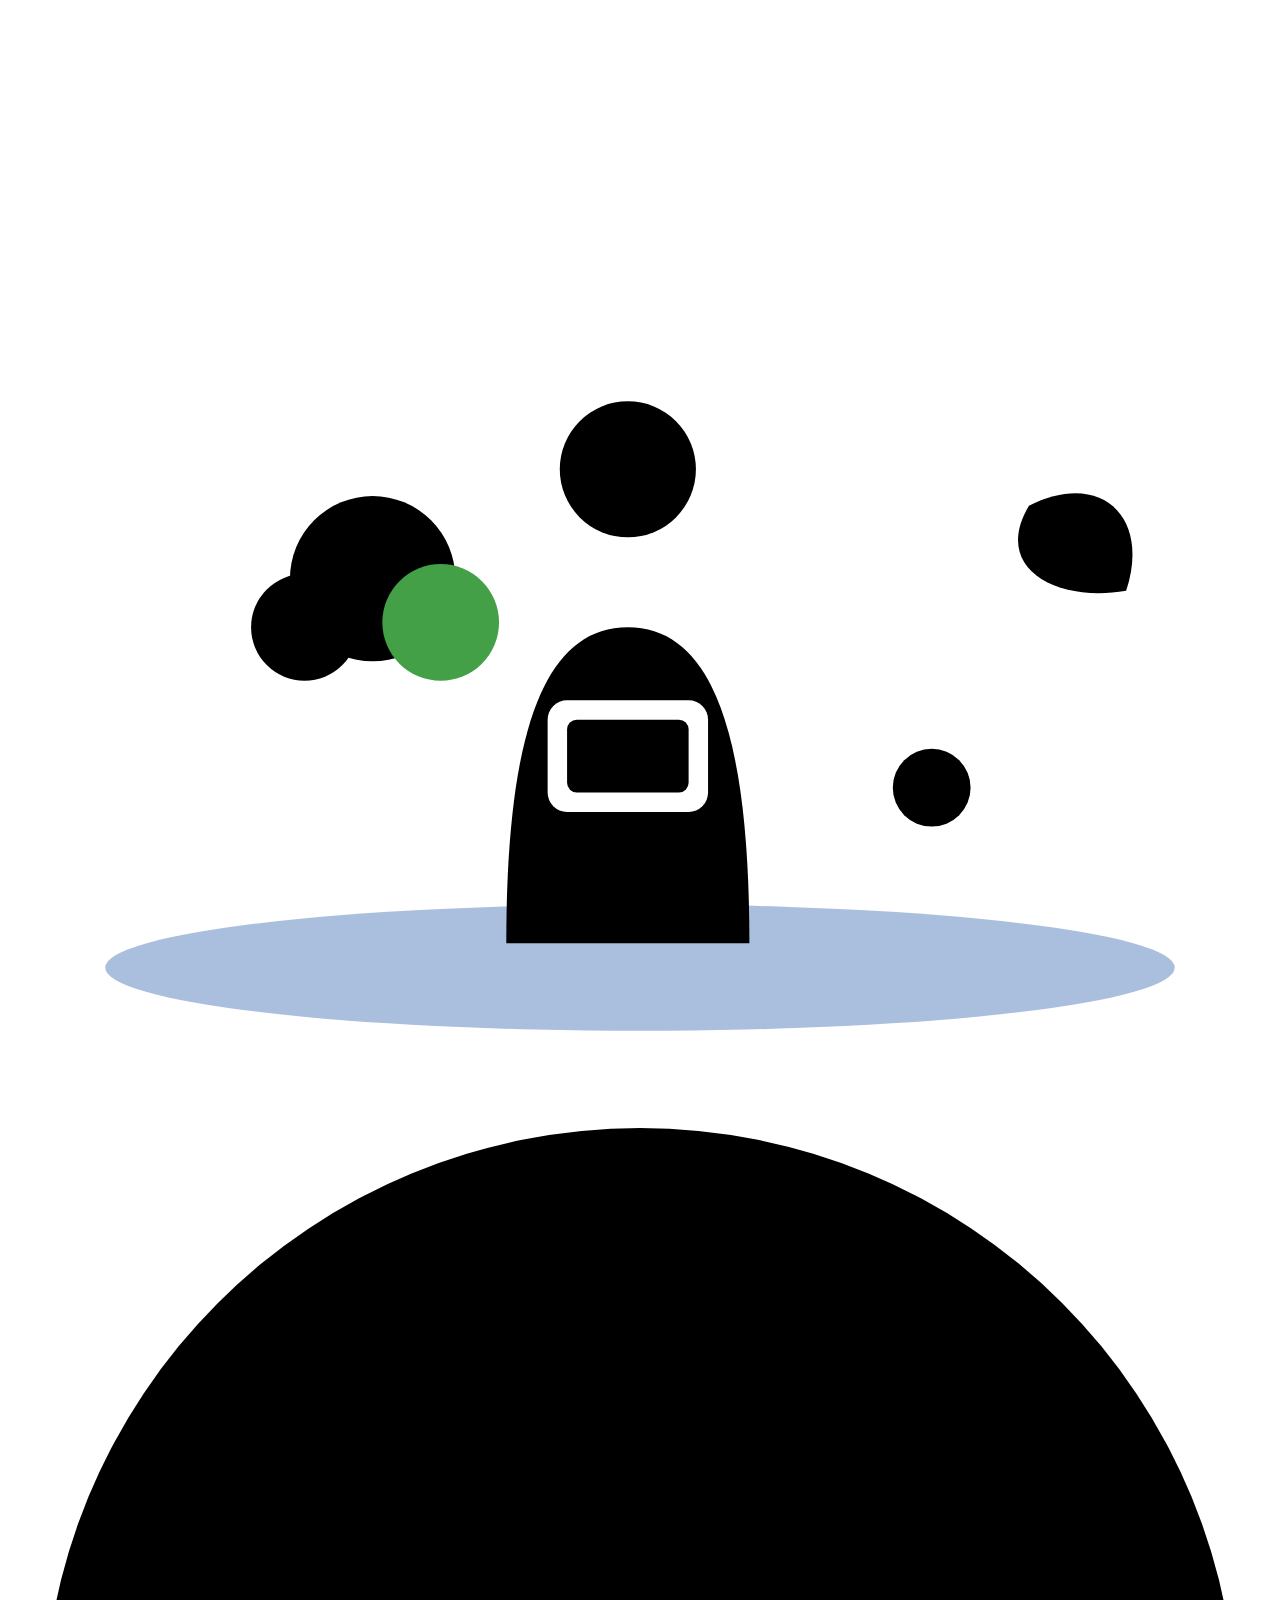
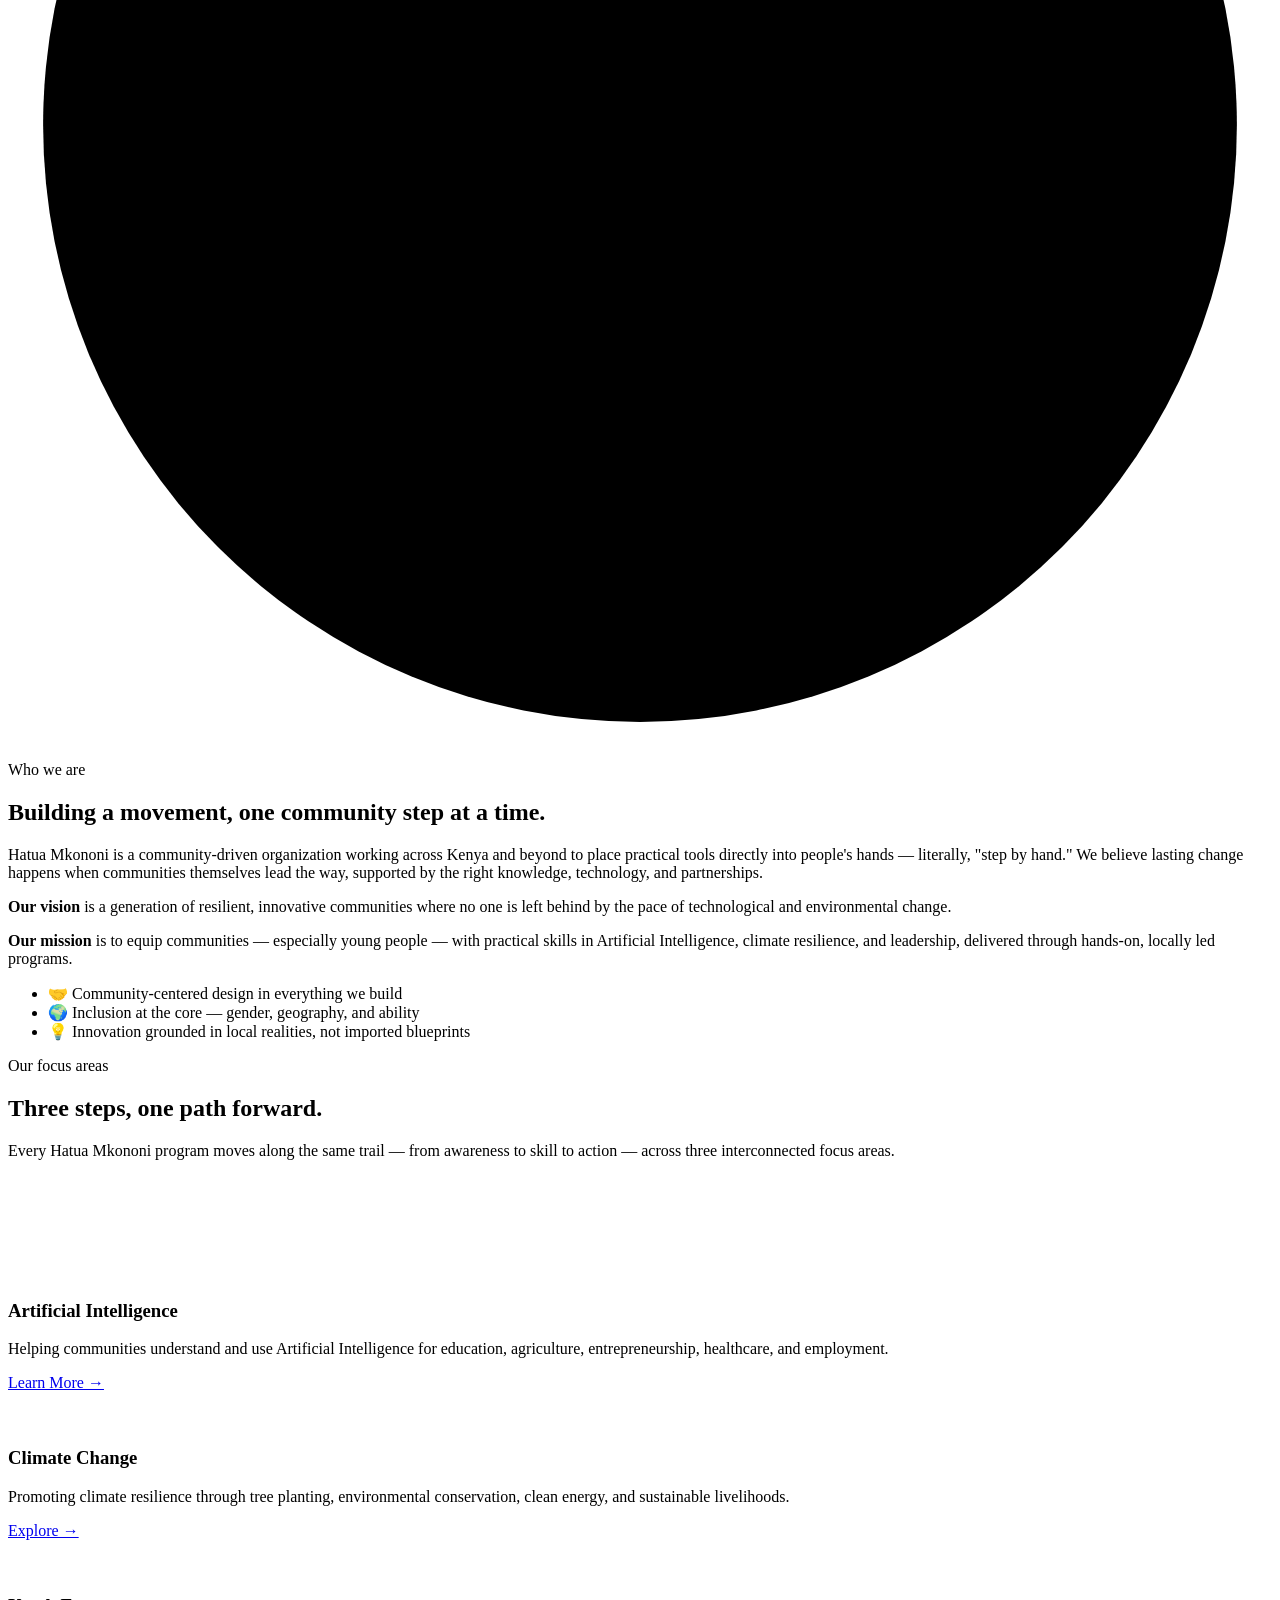
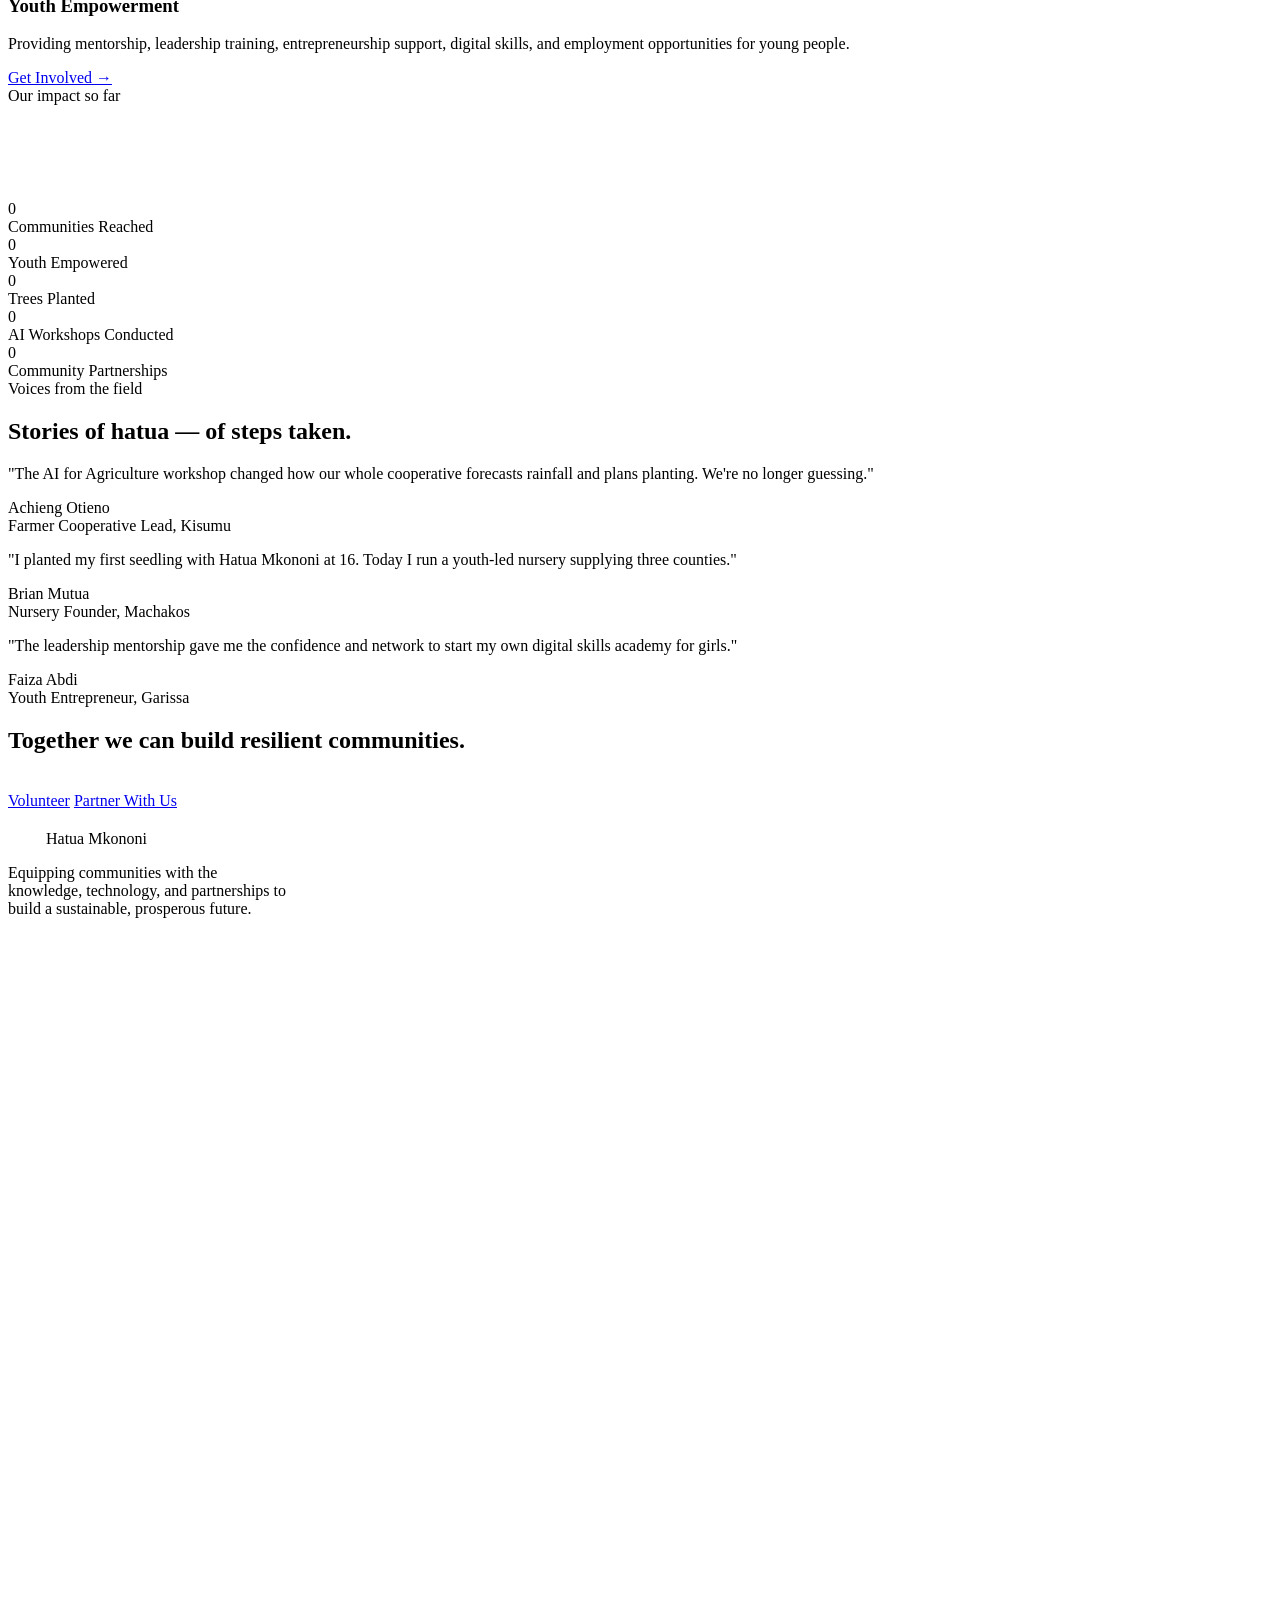
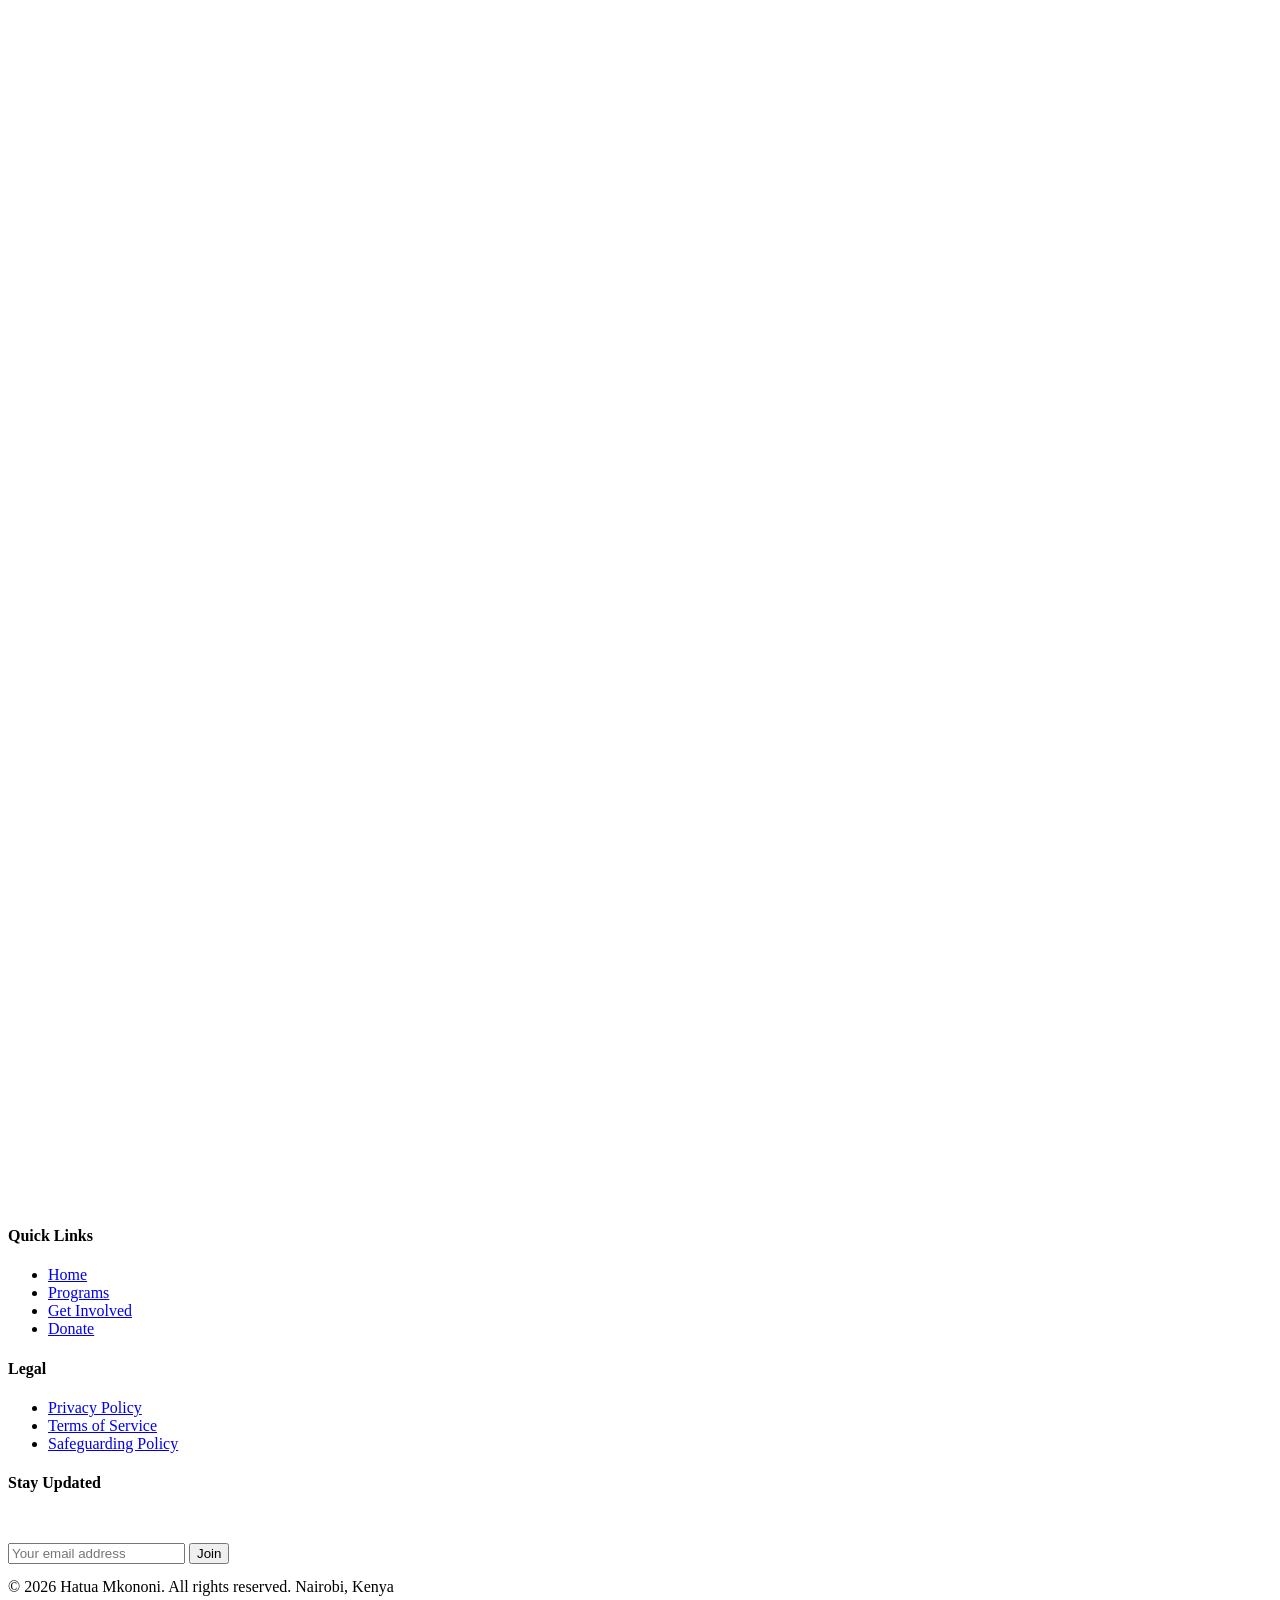
==== commit a6e09f1b: "Add files via upload" ====
--- a/index.html
+++ b/index.html
@@ -7,7 +7,7 @@
 <meta name="description" content="Hatua Mkononi equips communities with the knowledge, technology, and partnerships needed to create a sustainable and prosperous future — through Artificial Intelligence, Climate Action, and Youth Empowerment.">
 <link rel="preconnect" href="https://fonts.googleapis.com">
 <link href="https://fonts.googleapis.com/css2?family=Montserrat:wght@600;700;800&family=Inter:wght@400;500;600;700&display=swap" rel="stylesheet">
-<link rel="stylesheet" href="style.css">
+<link rel="stylesheet" href="css/style.css">
 </head>
 <body>
 <a class="skip-link" href="#main">Skip to content</a>
@@ -296,6 +296,6 @@
   </div>
 </footer>
 
-<script src="script.js"></script>
+<script src="js/script.js"></script>
 </body>
 </html>
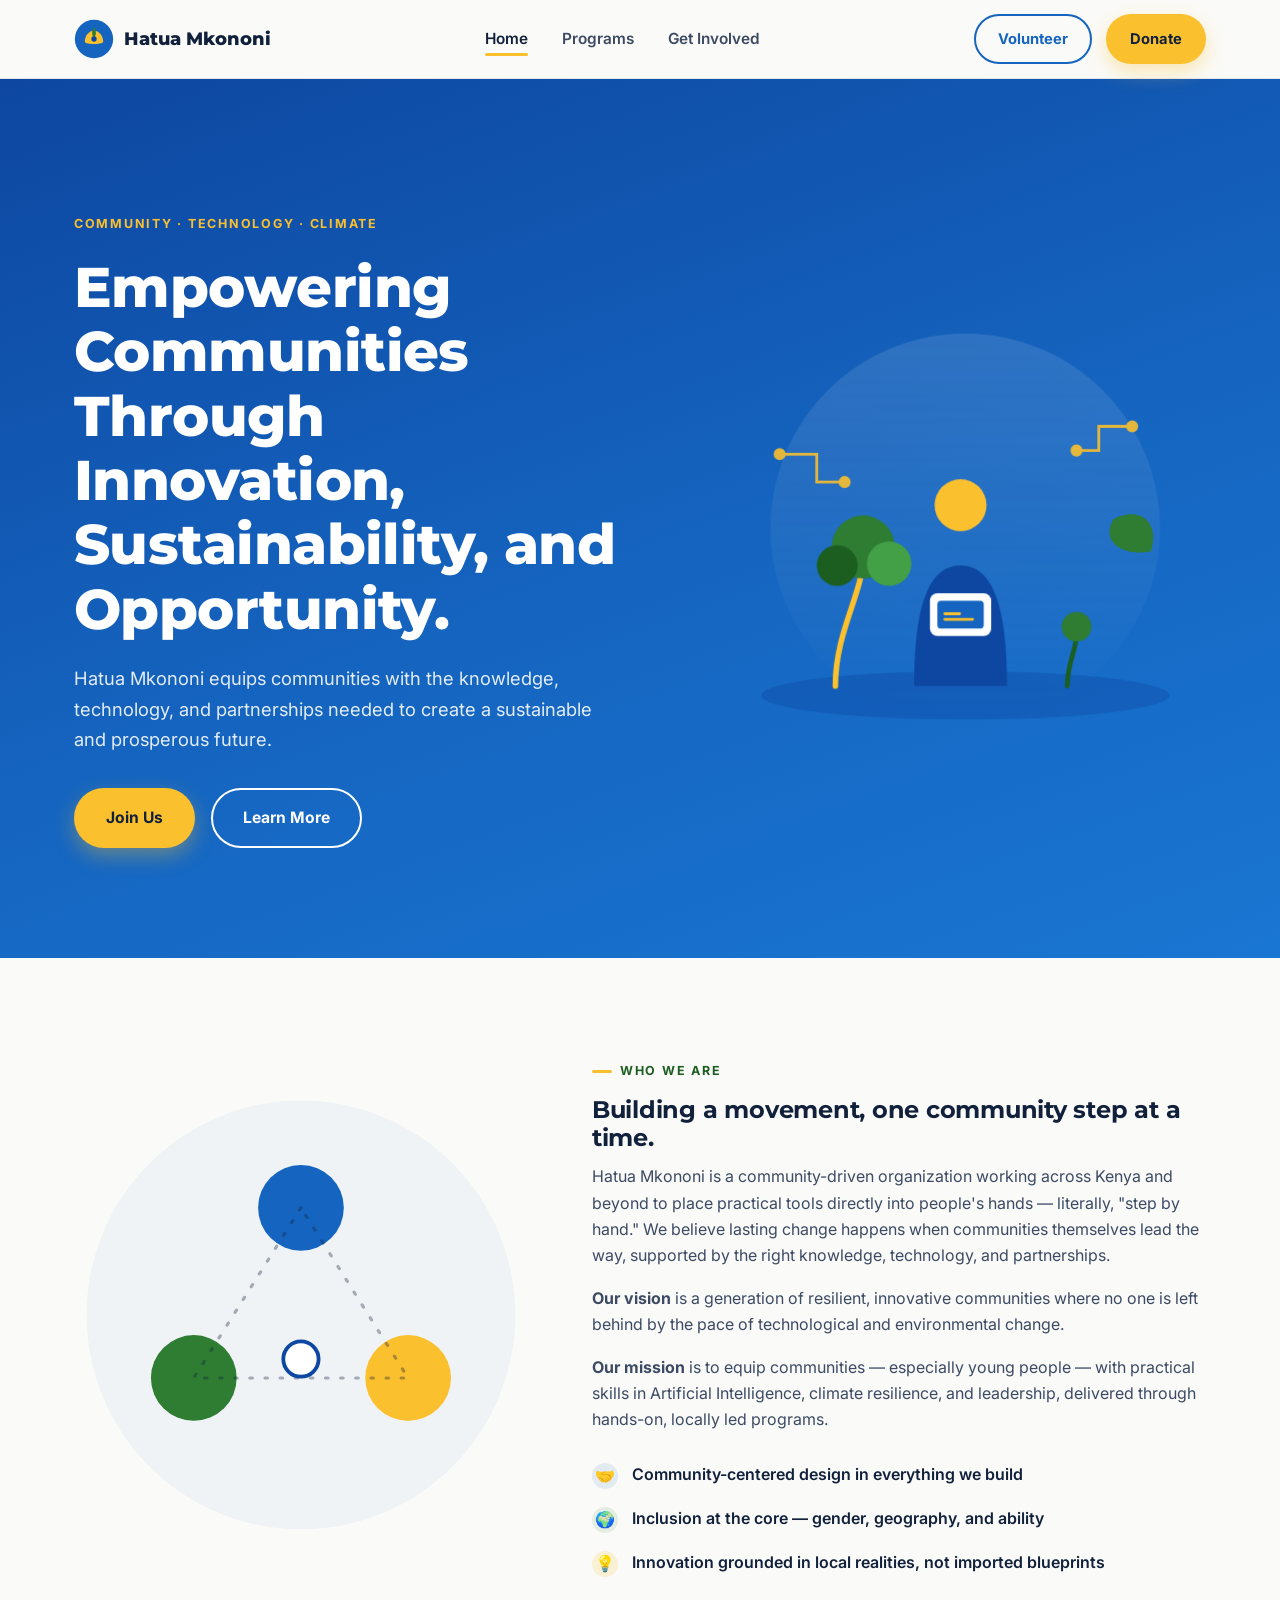
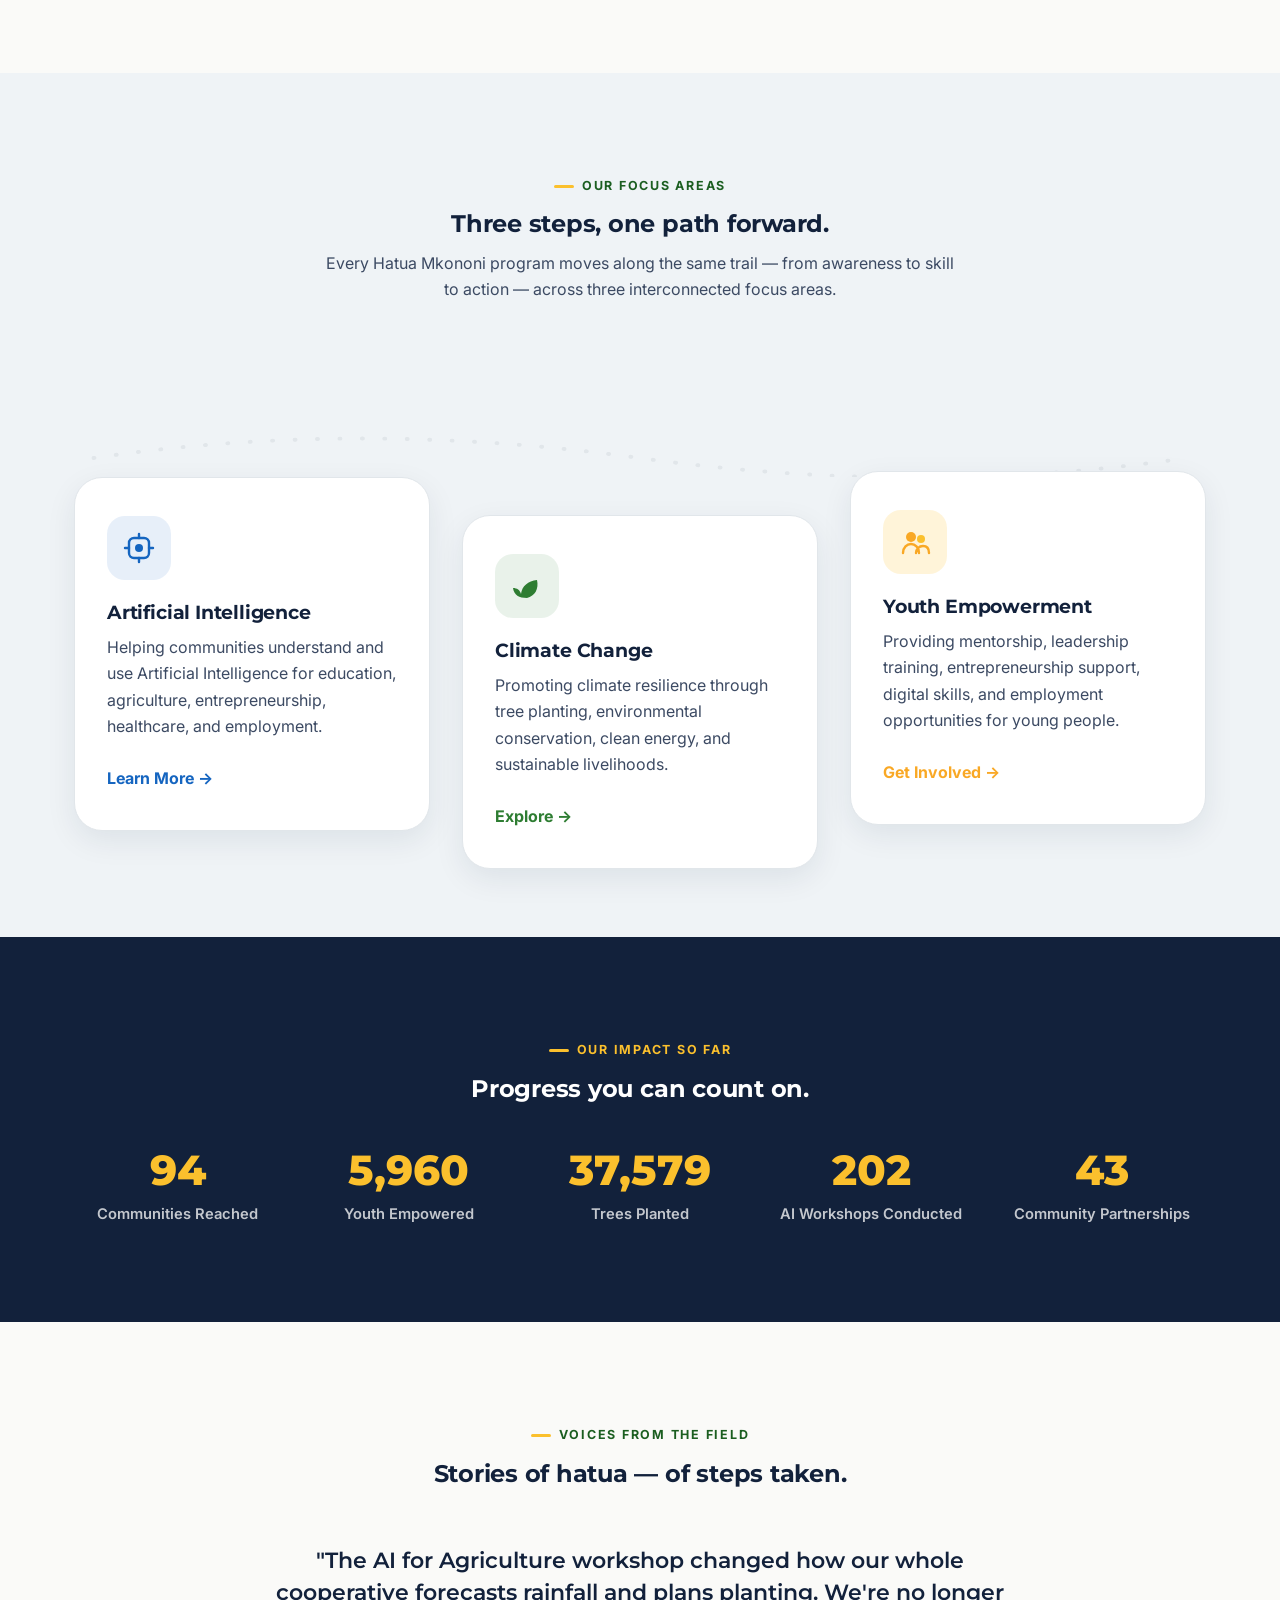
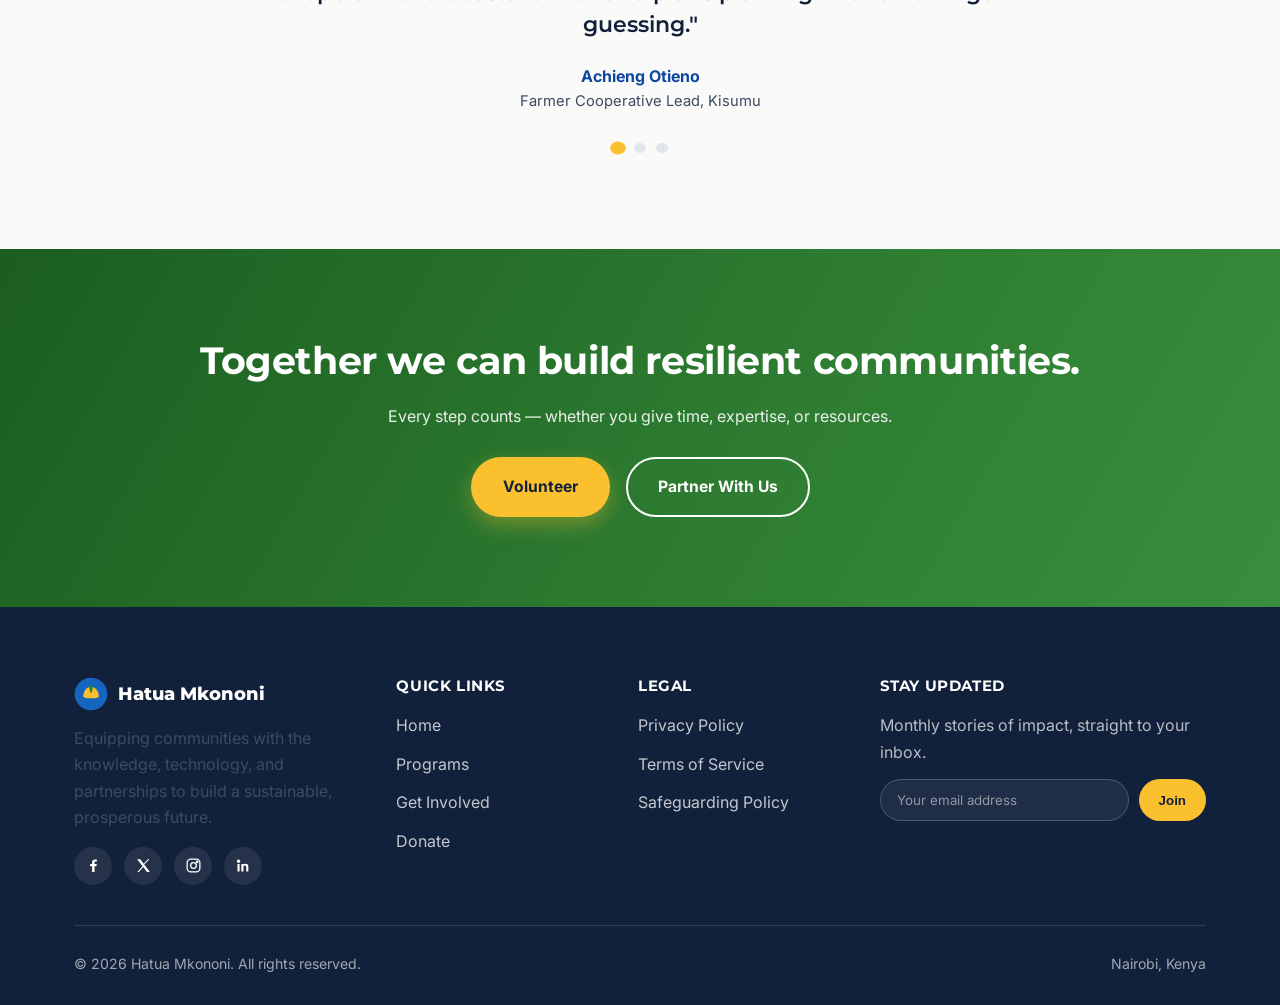
==== commit a043bcb0: "Add files via upload" ====
--- a/index.html
+++ b/index.html
@@ -7,7 +7,7 @@
 <meta name="description" content="Hatua Mkononi equips communities with the knowledge, technology, and partnerships needed to create a sustainable and prosperous future — through Artificial Intelligence, Climate Action, and Youth Empowerment.">
 <link rel="preconnect" href="https://fonts.googleapis.com">
 <link href="https://fonts.googleapis.com/css2?family=Montserrat:wght@600;700;800&family=Inter:wght@400;500;600;700&display=swap" rel="stylesheet">
-<link rel="stylesheet" href="css/style.css">
+<link rel="stylesheet" href="style.css">
 </head>
 <body>
 <a class="skip-link" href="#main">Skip to content</a>
@@ -296,6 +296,6 @@
   </div>
 </footer>
 
-<script src="js/script.js"></script>
+<script src="script.js"></script>
 </body>
 </html>
--- a/style.css
+++ b/style.css
@@ -0,0 +1,547 @@
+/* ============================================================
+   HATUA MKONONI — Design Tokens
+   "Hatua" = step/action, "Mkononi" = in the hand (Swahili)
+   Signature motif: the Hatua Trail — a stepped path that
+   threads through the page, echoing the org's name.
+   ============================================================ */
+
+:root {
+  /* Brand */
+  --blue: #1565C0;
+  --blue-deep: #0D47A1;
+  --green: #2E7D32;
+  --green-deep: #1B5E20;
+  --yellow: #FBC02D;
+  --yellow-deep: #F9A825;
+
+  /* Neutrals */
+  --ink: #12213B;
+  --ink-soft: #3C4A63;
+  --cloud: #FAFAF8;
+  --mist: #EFF3F6;
+  --white: #FFFFFF;
+  --line: #E1E6EA;
+
+  /* Type */
+  --font-display: 'Montserrat', 'Segoe UI', sans-serif;
+  --font-body: 'Inter', 'Segoe UI', sans-serif;
+
+  /* Rhythm */
+  --radius-sm: 10px;
+  --radius-md: 18px;
+  --radius-lg: 28px;
+  --shadow-soft: 0 10px 30px rgba(18, 33, 59, 0.08);
+  --shadow-hover: 0 18px 40px rgba(18, 33, 59, 0.14);
+  --container: 1180px;
+}
+
+* { box-sizing: border-box; }
+html { scroll-behavior: smooth; }
+
+@media (prefers-reduced-motion: reduce) {
+  html { scroll-behavior: auto; }
+  *, *::before, *::after {
+    animation-duration: 0.001ms !important;
+    animation-iteration-count: 1 !important;
+    transition-duration: 0.001ms !important;
+    scroll-behavior: auto !important;
+  }
+}
+
+body {
+  margin: 0;
+  font-family: var(--font-body);
+  color: var(--ink);
+  background: var(--cloud);
+  line-height: 1.65;
+  -webkit-font-smoothing: antialiased;
+}
+
+h1, h2, h3, h4 {
+  font-family: var(--font-display);
+  color: var(--ink);
+  line-height: 1.15;
+  margin: 0 0 0.5em;
+  letter-spacing: -0.01em;
+}
+
+h1 { font-weight: 800; }
+h2 { font-weight: 700; }
+h3 { font-weight: 700; }
+
+p { margin: 0 0 1em; color: var(--ink-soft); }
+
+a { color: inherit; text-decoration: none; }
+
+img, svg { max-width: 100%; display: block; }
+
+.container {
+  max-width: var(--container);
+  margin: 0 auto;
+  padding: 0 24px;
+}
+
+.eyebrow {
+  display: inline-flex;
+  align-items: center;
+  gap: 8px;
+  font-family: var(--font-body);
+  font-weight: 700;
+  font-size: 0.78rem;
+  letter-spacing: 0.14em;
+  text-transform: uppercase;
+  color: var(--green-deep);
+  margin-bottom: 14px;
+}
+.eyebrow::before {
+  content: "";
+  width: 20px;
+  height: 3px;
+  border-radius: 4px;
+  background: var(--yellow);
+  display: inline-block;
+}
+
+section { position: relative; }
+.section-pad { padding: 96px 0; }
+@media (max-width: 720px) { .section-pad { padding: 64px 0; } }
+
+.section-alt { background: var(--mist); }
+
+/* -------------------- Buttons -------------------- */
+.btn {
+  display: inline-flex;
+  align-items: center;
+  justify-content: center;
+  gap: 10px;
+  padding: 15px 30px;
+  border-radius: 999px;
+  font-family: var(--font-body);
+  font-weight: 700;
+  font-size: 0.98rem;
+  border: 2px solid transparent;
+  cursor: pointer;
+  transition: transform 0.25s ease, box-shadow 0.25s ease, background 0.25s ease, color 0.25s ease;
+  white-space: nowrap;
+}
+.btn:focus-visible {
+  outline: 3px solid var(--yellow);
+  outline-offset: 3px;
+}
+.btn-primary {
+  background: var(--yellow);
+  color: var(--ink);
+  box-shadow: 0 8px 20px rgba(251, 192, 45, 0.35);
+}
+.btn-primary:hover { transform: translateY(-3px); box-shadow: 0 14px 28px rgba(251, 192, 45, 0.45); }
+
+.btn-outline {
+  background: transparent;
+  border-color: var(--white);
+  color: var(--white);
+}
+.btn-outline:hover { background: var(--white); color: var(--blue-deep); transform: translateY(-3px); }
+
+.btn-outline-dark {
+  background: transparent;
+  border-color: var(--blue);
+  color: var(--blue);
+}
+.btn-outline-dark:hover { background: var(--blue); color: var(--white); transform: translateY(-3px); }
+
+.btn-green { background: var(--green); color: var(--white); box-shadow: 0 8px 20px rgba(46,125,50,0.3); }
+.btn-green:hover { transform: translateY(-3px); box-shadow: 0 14px 28px rgba(46,125,50,0.4); }
+
+.btn-block { width: 100%; }
+
+/* -------------------- Nav -------------------- */
+.nav {
+  position: sticky;
+  top: 0;
+  z-index: 100;
+  background: rgba(250, 250, 248, 0.88);
+  backdrop-filter: blur(10px);
+  border-bottom: 1px solid var(--line);
+}
+.nav-inner {
+  display: flex;
+  align-items: center;
+  justify-content: space-between;
+  padding: 14px 24px;
+  max-width: var(--container);
+  margin: 0 auto;
+}
+.brand {
+  display: flex;
+  align-items: center;
+  gap: 10px;
+  font-family: var(--font-display);
+  font-weight: 800;
+  font-size: 1.15rem;
+  color: var(--ink);
+}
+.brand .mark { width: 40px; height: 40px; flex-shrink: 0; }
+
+.nav-links {
+  display: flex;
+  align-items: center;
+  gap: 34px;
+  list-style: none;
+  margin: 0;
+  padding: 0;
+  font-weight: 600;
+  font-size: 0.96rem;
+}
+.nav-links a {
+  position: relative;
+  padding: 6px 0;
+  color: var(--ink-soft);
+  transition: color 0.2s ease;
+}
+.nav-links a::after {
+  content: "";
+  position: absolute;
+  left: 0; bottom: -2px;
+  width: 0%;
+  height: 3px;
+  border-radius: 3px;
+  background: var(--yellow);
+  transition: width 0.25s ease;
+}
+.nav-links a:hover, .nav-links a.active { color: var(--ink); }
+.nav-links a:hover::after, .nav-links a.active::after { width: 100%; }
+
+.nav-cta { display: flex; align-items: center; gap: 14px; }
+.nav-cta .btn { padding: 11px 22px; font-size: 0.92rem; }
+
+.nav-toggle {
+  display: none;
+  flex-direction: column;
+  gap: 5px;
+  background: none;
+  border: none;
+  cursor: pointer;
+  padding: 8px;
+}
+.nav-toggle span { width: 26px; height: 3px; background: var(--ink); border-radius: 3px; transition: 0.25s; }
+
+@media (max-width: 900px) {
+  .nav-links { position: fixed; top: 68px; left: 0; right: 0; background: var(--white);
+    flex-direction: column; align-items: flex-start; gap: 0; padding: 8px 24px 20px;
+    border-bottom: 1px solid var(--line); transform: translateY(-130%); opacity: 0;
+    transition: transform 0.3s ease, opacity 0.3s ease; box-shadow: var(--shadow-soft); }
+  .nav-links.open { transform: translateY(0); opacity: 1; }
+  .nav-links li { width: 100%; padding: 12px 0; border-bottom: 1px solid var(--line); }
+  .nav-cta { display: none; }
+  .nav-toggle { display: flex; }
+}
+
+/* -------------------- Hero -------------------- */
+.hero {
+  position: relative;
+  overflow: hidden;
+  background: linear-gradient(160deg, var(--blue-deep) 0%, var(--blue) 55%, #1976D2 100%);
+  color: var(--white);
+  padding: 130px 0 110px;
+}
+.hero-inner {
+  display: grid;
+  grid-template-columns: 1.1fr 0.9fr;
+  gap: 60px;
+  align-items: center;
+}
+.hero-eyebrow {
+  display: inline-flex; align-items: center; gap: 8px;
+  font-weight: 700; font-size: 0.78rem; letter-spacing: 0.14em; text-transform: uppercase;
+  color: var(--yellow); margin-bottom: 20px;
+}
+.hero h1 {
+  color: var(--white);
+  font-size: clamp(2.3rem, 4.4vw, 3.5rem);
+  margin-bottom: 22px;
+}
+.hero p.lead {
+  color: rgba(255,255,255,0.88);
+  font-size: 1.15rem;
+  max-width: 540px;
+  margin-bottom: 34px;
+}
+.hero-ctas { display: flex; gap: 16px; flex-wrap: wrap; }
+
+.hero-art { position: relative; }
+
+/* parallax layers inside hero illustration */
+.parallax-layer { transition: transform 0.1s linear; will-change: transform; }
+
+/* -------------------- Hatua Trail (signature motif) -------------------- */
+.trail-wrap {
+  position: relative;
+  padding: 60px 0 10px;
+}
+.trail-svg { width: 100%; height: auto; display: block; }
+.trail-dot { transition: transform 0.4s ease; transform-origin: center; }
+
+/* Focus / program cards arranged along the trail */
+.trail-track {
+  display: grid;
+  grid-template-columns: repeat(3, 1fr);
+  gap: 32px;
+  position: relative;
+  z-index: 2;
+}
+.trail-track .card:nth-child(2) { transform: translateY(38px); }
+.trail-track .card:nth-child(3) { transform: translateY(-6px); }
+
+@media (max-width: 860px) {
+  .trail-track { grid-template-columns: 1fr; }
+  .trail-track .card:nth-child(2), .trail-track .card:nth-child(3) { transform: none; }
+}
+
+/* -------------------- Cards -------------------- */
+.card {
+  background: var(--white);
+  border-radius: var(--radius-lg);
+  padding: 38px 32px;
+  box-shadow: var(--shadow-soft);
+  border: 1px solid var(--line);
+  transition: transform 0.3s ease, box-shadow 0.3s ease;
+}
+.card:hover { transform: translateY(-8px); box-shadow: var(--shadow-hover); }
+
+.card-icon {
+  width: 64px; height: 64px;
+  border-radius: 18px;
+  display: flex; align-items: center; justify-content: center;
+  margin-bottom: 22px;
+}
+.icon-blue { background: rgba(21, 101, 192, 0.1); }
+.icon-green { background: rgba(46, 125, 50, 0.1); }
+.icon-yellow { background: rgba(251, 192, 45, 0.18); }
+
+.card h3 { margin-bottom: 10px; }
+.card .card-link {
+  display: inline-flex; align-items: center; gap: 6px;
+  font-weight: 700; margin-top: 10px;
+  transition: gap 0.2s ease;
+}
+.card .card-link:hover { gap: 10px; }
+.card-link.c-blue { color: var(--blue); }
+.card-link.c-green { color: var(--green); }
+.card-link.c-yellow { color: var(--yellow-deep); }
+
+/* -------------------- About -------------------- */
+.about-grid {
+  display: grid;
+  grid-template-columns: 0.85fr 1.15fr;
+  gap: 64px;
+  align-items: center;
+}
+@media (max-width: 860px) { .about-grid { grid-template-columns: 1fr; gap: 40px; } }
+
+.pillar-list { list-style: none; padding: 0; margin: 28px 0 0; display: grid; gap: 16px; }
+.pillar-list li { display: flex; gap: 14px; align-items: flex-start; font-weight: 600; color: var(--ink); }
+.pillar-list .dot {
+  width: 26px; height: 26px; border-radius: 50%; flex-shrink: 0; margin-top: 2px;
+  display: flex; align-items: center; justify-content: center;
+}
+
+/* -------------------- Stats -------------------- */
+.stats-section { background: var(--ink); color: var(--white); }
+.stats-grid {
+  display: grid;
+  grid-template-columns: repeat(5, 1fr);
+  gap: 24px;
+  text-align: center;
+}
+@media (max-width: 900px) { .stats-grid { grid-template-columns: repeat(2, 1fr); } }
+.stat .num {
+  font-family: var(--font-display);
+  font-weight: 800;
+  font-size: clamp(2rem, 3.4vw, 2.6rem);
+  color: var(--yellow);
+  line-height: 1;
+}
+.stat .label { margin-top: 10px; font-size: 0.92rem; color: rgba(255,255,255,0.75); font-weight: 600; }
+
+/* -------------------- Testimonials -------------------- */
+.testi-wrap { max-width: 760px; margin: 0 auto; text-align: center; position: relative; }
+.testi-slide { display: none; animation: fadeIn 0.5s ease; }
+.testi-slide.active { display: block; }
+.testi-quote { font-family: var(--font-display); font-size: 1.35rem; font-weight: 600; color: var(--ink); line-height: 1.5; }
+.testi-person { margin-top: 22px; font-weight: 700; color: var(--blue-deep); }
+.testi-role { color: var(--ink-soft); font-size: 0.92rem; }
+.testi-dots { display: flex; justify-content: center; gap: 10px; margin-top: 30px; }
+.testi-dots button {
+  width: 10px; height: 10px; border-radius: 50%; border: none; background: var(--line);
+  cursor: pointer; transition: background 0.2s ease, transform 0.2s ease;
+}
+.testi-dots button.active { background: var(--yellow); transform: scale(1.3); }
+
+/* -------------------- CTA band -------------------- */
+.cta-band {
+  background: linear-gradient(120deg, var(--green-deep), var(--green) 60%, #388E3C);
+  color: var(--white);
+  text-align: center;
+  padding: 90px 0;
+  position: relative;
+  overflow: hidden;
+}
+.cta-band h2 { color: var(--white); font-size: clamp(1.8rem, 3.4vw, 2.4rem); }
+.cta-band-btns { display: flex; gap: 16px; justify-content: center; flex-wrap: wrap; margin-top: 28px; }
+
+/* -------------------- Footer -------------------- */
+.footer { background: var(--ink); color: rgba(255,255,255,0.82); padding: 70px 0 30px; }
+.footer-grid {
+  display: grid;
+  grid-template-columns: 1.4fr 1fr 1fr 1.2fr;
+  gap: 40px;
+  padding-bottom: 40px;
+  border-bottom: 1px solid rgba(255,255,255,0.12);
+}
+@media (max-width: 860px) { .footer-grid { grid-template-columns: 1fr 1fr; } }
+.footer-brand { display: flex; align-items: center; gap: 10px; font-family: var(--font-display); font-weight: 800; color: var(--white); font-size: 1.1rem; margin-bottom: 14px; }
+.footer h4 { color: var(--white); font-size: 0.95rem; letter-spacing: 0.04em; text-transform: uppercase; margin-bottom: 18px; }
+.footer ul { list-style: none; padding: 0; margin: 0; display: grid; gap: 12px; }
+.footer a { color: rgba(255,255,255,0.75); transition: color 0.2s ease; }
+.footer a:hover { color: var(--yellow); }
+.footer-bottom { display: flex; justify-content: space-between; align-items: center; padding-top: 26px; flex-wrap: wrap; gap: 14px; font-size: 0.88rem; color: rgba(255,255,255,0.6); }
+.socials { display: flex; gap: 12px; }
+.socials a {
+  width: 38px; height: 38px; border-radius: 50%; background: rgba(255,255,255,0.08);
+  display: flex; align-items: center; justify-content: center; transition: background 0.2s ease, transform 0.2s ease;
+}
+.socials a:hover { background: var(--yellow); transform: translateY(-3px); }
+.socials svg { width: 17px; height: 17px; }
+
+.newsletter-inline { display: flex; gap: 10px; margin-top: 14px; }
+.newsletter-inline input {
+  flex: 1; padding: 12px 16px; border-radius: 999px; border: 1px solid rgba(255,255,255,0.2);
+  background: rgba(255,255,255,0.06); color: var(--white); font-family: var(--font-body);
+}
+.newsletter-inline input::placeholder { color: rgba(255,255,255,0.5); }
+.newsletter-inline button {
+  border-radius: 999px; border: none; background: var(--yellow); color: var(--ink);
+  font-weight: 700; padding: 0 20px; cursor: pointer; transition: transform 0.2s ease;
+}
+.newsletter-inline button:hover { transform: translateY(-2px); }
+
+/* -------------------- Page hero (inner pages) -------------------- */
+.page-hero {
+  padding: 70px 0 60px;
+  background: linear-gradient(120deg, var(--blue-deep), var(--blue));
+  color: var(--white);
+  text-align: left;
+}
+.page-hero h1 { color: var(--white); font-size: clamp(2rem, 3.6vw, 2.9rem); }
+.breadcrumb { font-size: 0.85rem; color: rgba(255,255,255,0.7); margin-bottom: 16px; font-weight: 600; letter-spacing: 0.04em; text-transform: uppercase; }
+
+/* -------------------- Programs page -------------------- */
+.program-block { display: grid; grid-template-columns: 1fr 1fr; gap: 60px; align-items: center; padding: 90px 0; }
+.program-block.reverse { direction: rtl; }
+.program-block.reverse > * { direction: ltr; }
+@media (max-width: 900px) {
+  .program-block { grid-template-columns: 1fr; padding: 60px 0; }
+  .program-block.reverse { direction: ltr; }
+}
+.tag-row { display: flex; flex-wrap: wrap; gap: 10px; margin: 22px 0 26px; }
+.tag {
+  padding: 8px 16px; border-radius: 999px; font-size: 0.85rem; font-weight: 700;
+  background: var(--mist); color: var(--ink-soft);
+}
+.gallery-strip { display: grid; grid-template-columns: repeat(4, 1fr); gap: 14px; margin-top: 28px; }
+@media (max-width: 760px) { .gallery-strip { grid-template-columns: repeat(2, 1fr); } }
+.gallery-item { border-radius: var(--radius-md); overflow: hidden; aspect-ratio: 1/1; }
+
+/* Process flow */
+.process-flow { display: flex; align-items: center; justify-content: space-between; gap: 12px; flex-wrap: wrap; margin-top: 50px; }
+.process-step { flex: 1; min-width: 150px; text-align: center; }
+.process-badge {
+  width: 62px; height: 62px; border-radius: 50%; margin: 0 auto 14px;
+  display: flex; align-items: center; justify-content: center;
+  font-family: var(--font-display); font-weight: 800; font-size: 1.2rem; color: var(--white);
+}
+.process-arrow { color: var(--line); flex: 0 0 auto; font-size: 1.6rem; }
+@media (max-width: 760px) { .process-flow { flex-direction: column; } .process-arrow { transform: rotate(90deg); } }
+
+/* -------------------- Forms -------------------- */
+.form-card {
+  background: var(--white);
+  border-radius: var(--radius-lg);
+  padding: 44px;
+  box-shadow: var(--shadow-soft);
+  border: 1px solid var(--line);
+}
+.form-row { display: grid; grid-template-columns: 1fr 1fr; gap: 18px; }
+@media (max-width: 600px) { .form-row { grid-template-columns: 1fr; } }
+.field { margin-bottom: 20px; }
+.field label { display: block; font-weight: 700; font-size: 0.9rem; margin-bottom: 8px; color: var(--ink); }
+.field input, .field select, .field textarea {
+  width: 100%; padding: 13px 16px; border-radius: var(--radius-sm);
+  border: 1.5px solid var(--line); font-family: var(--font-body); font-size: 0.98rem;
+  background: var(--cloud); transition: border-color 0.2s ease, box-shadow 0.2s ease;
+}
+.field input:focus, .field select:focus, .field textarea:focus {
+  outline: none; border-color: var(--blue); box-shadow: 0 0 0 4px rgba(21,101,192,0.12); background: var(--white);
+}
+.field textarea { resize: vertical; min-height: 120px; }
+.form-note { font-size: 0.85rem; color: var(--ink-soft); margin-top: 10px; }
+.form-success {
+  display: none; background: rgba(46,125,50,0.08); border: 1.5px solid var(--green);
+  color: var(--green-deep); border-radius: var(--radius-sm); padding: 16px 20px; font-weight: 600; margin-top: 18px;
+}
+.form-success.show { display: block; animation: fadeIn 0.4s ease; }
+
+/* Partner grid */
+.partner-grid { display: grid; grid-template-columns: repeat(3, 1fr); gap: 20px; }
+@media (max-width: 760px) { .partner-grid { grid-template-columns: repeat(2, 1fr); } }
+.partner-tile {
+  background: var(--white); border: 1px solid var(--line); border-radius: var(--radius-md);
+  padding: 26px 18px; text-align: center; font-weight: 700; transition: transform 0.25s ease, box-shadow 0.25s ease;
+}
+.partner-tile:hover { transform: translateY(-6px); box-shadow: var(--shadow-hover); }
+
+/* Donate */
+.donate-card {
+  background: linear-gradient(135deg, var(--yellow-deep), var(--yellow));
+  border-radius: var(--radius-lg);
+  padding: 48px;
+  color: var(--ink);
+  text-align: center;
+}
+.donate-amounts { display: flex; gap: 12px; justify-content: center; flex-wrap: wrap; margin: 26px 0; }
+.amount-btn {
+  padding: 14px 22px; border-radius: 999px; border: 2px solid var(--ink); background: transparent;
+  font-weight: 800; font-family: var(--font-display); cursor: pointer; transition: all 0.2s ease;
+}
+.amount-btn.active, .amount-btn:hover { background: var(--ink); color: var(--white); }
+
+/* Contact */
+.contact-grid { display: grid; grid-template-columns: 1fr 1fr; gap: 50px; }
+@media (max-width: 900px) { .contact-grid { grid-template-columns: 1fr; } }
+.contact-item { display: flex; gap: 16px; align-items: flex-start; margin-bottom: 26px; }
+.contact-item .ci-icon {
+  width: 46px; height: 46px; border-radius: 12px; flex-shrink: 0;
+  display: flex; align-items: center; justify-content: center;
+}
+.map-frame { border-radius: var(--radius-lg); overflow: hidden; box-shadow: var(--shadow-soft); border: 1px solid var(--line); }
+
+/* -------------------- Reveal animation -------------------- */
+.reveal { opacity: 0; transform: translateY(28px); transition: opacity 0.7s ease, transform 0.7s ease; }
+.reveal.in-view { opacity: 1; transform: translateY(0); }
+
+@keyframes fadeIn { from { opacity: 0; } to { opacity: 1; } }
+@keyframes floatY { 0%,100% { transform: translateY(0); } 50% { transform: translateY(-14px); } }
+.float { animation: floatY 5s ease-in-out infinite; }
+
+/* -------------------- Utility -------------------- */
+.center { text-align: center; }
+.max-w { max-width: 640px; margin: 0 auto; }
+.mt-40 { margin-top: 40px; }
+.grid-2 { display: grid; grid-template-columns: 1fr 1fr; gap: 40px; }
+@media (max-width: 760px) { .grid-2 { grid-template-columns: 1fr; } }
+.section-head { max-width: 640px; margin: 0 auto 56px; text-align: center; }
+.skip-link {
+  position: absolute; left: -999px; top: 0; background: var(--yellow); color: var(--ink);
+  padding: 12px 20px; z-index: 200; font-weight: 700; border-radius: 0 0 10px 0;
+}
+.skip-link:focus { left: 0; }
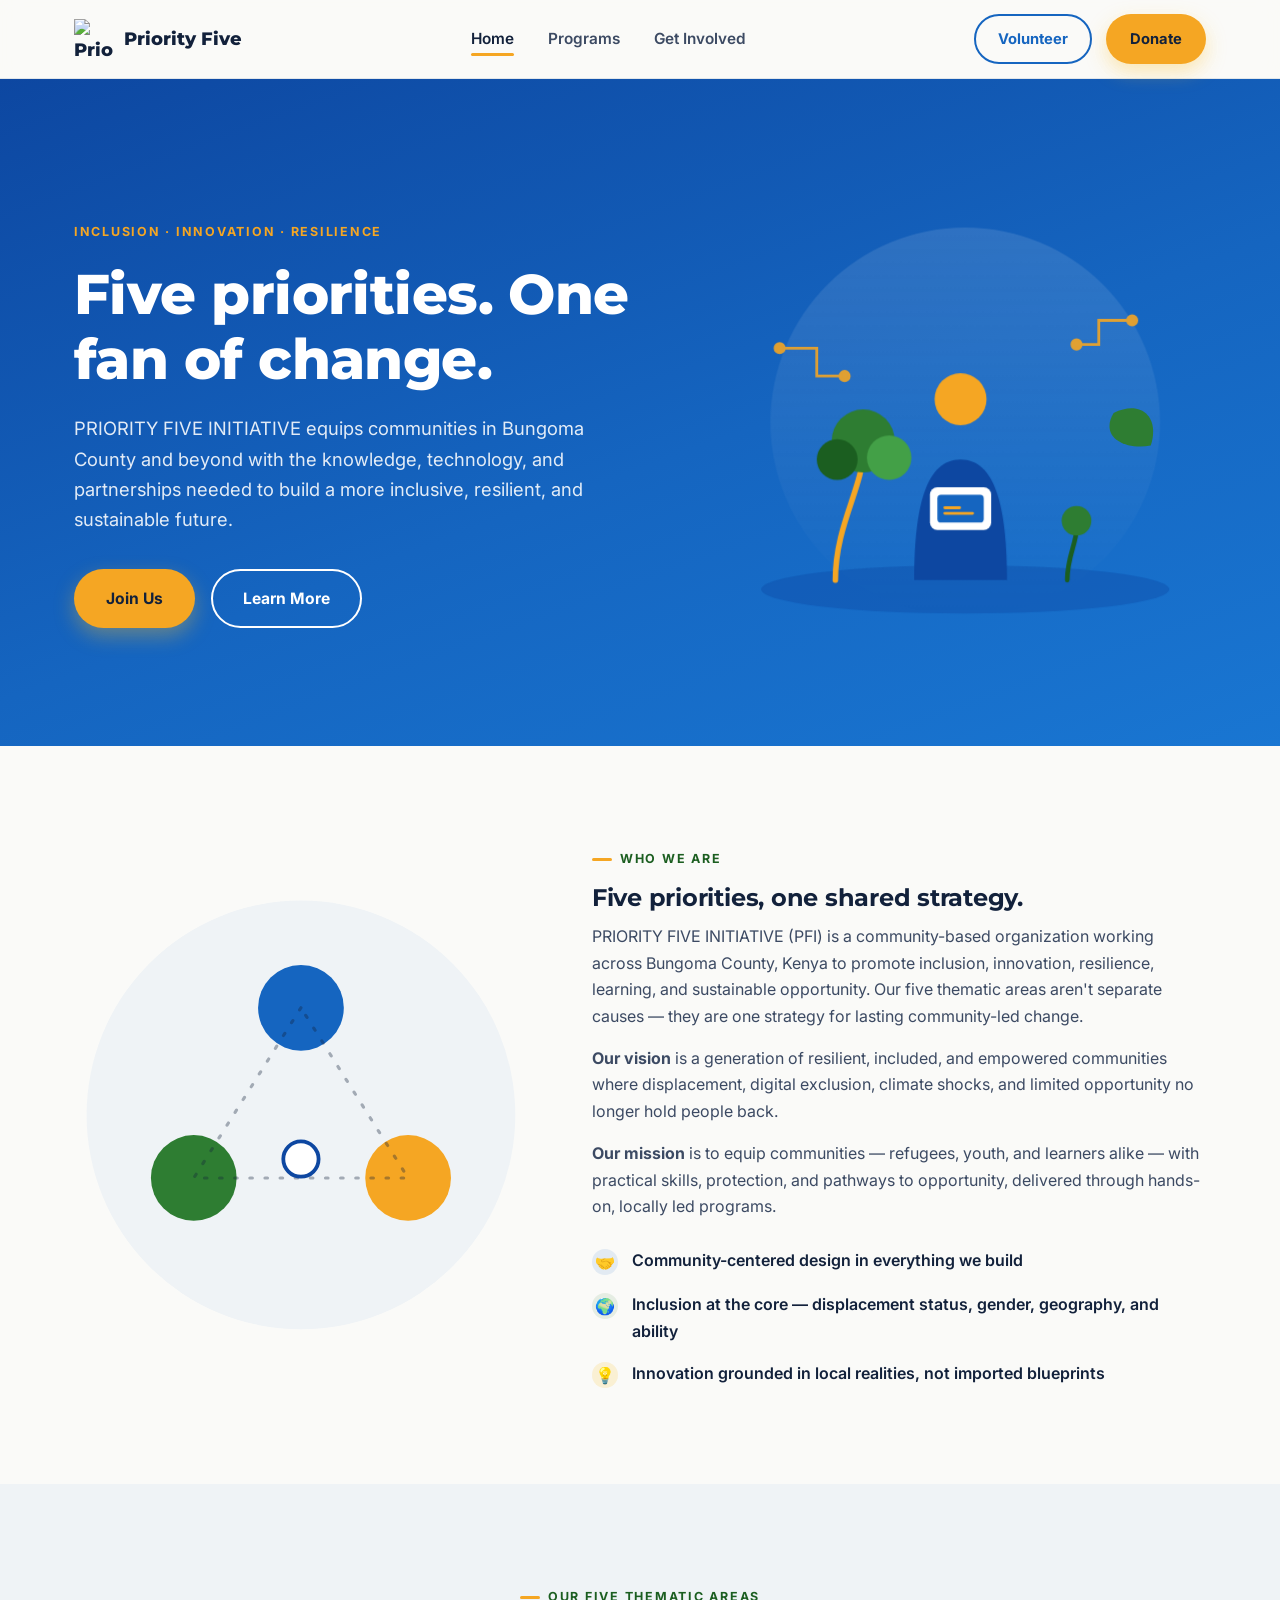
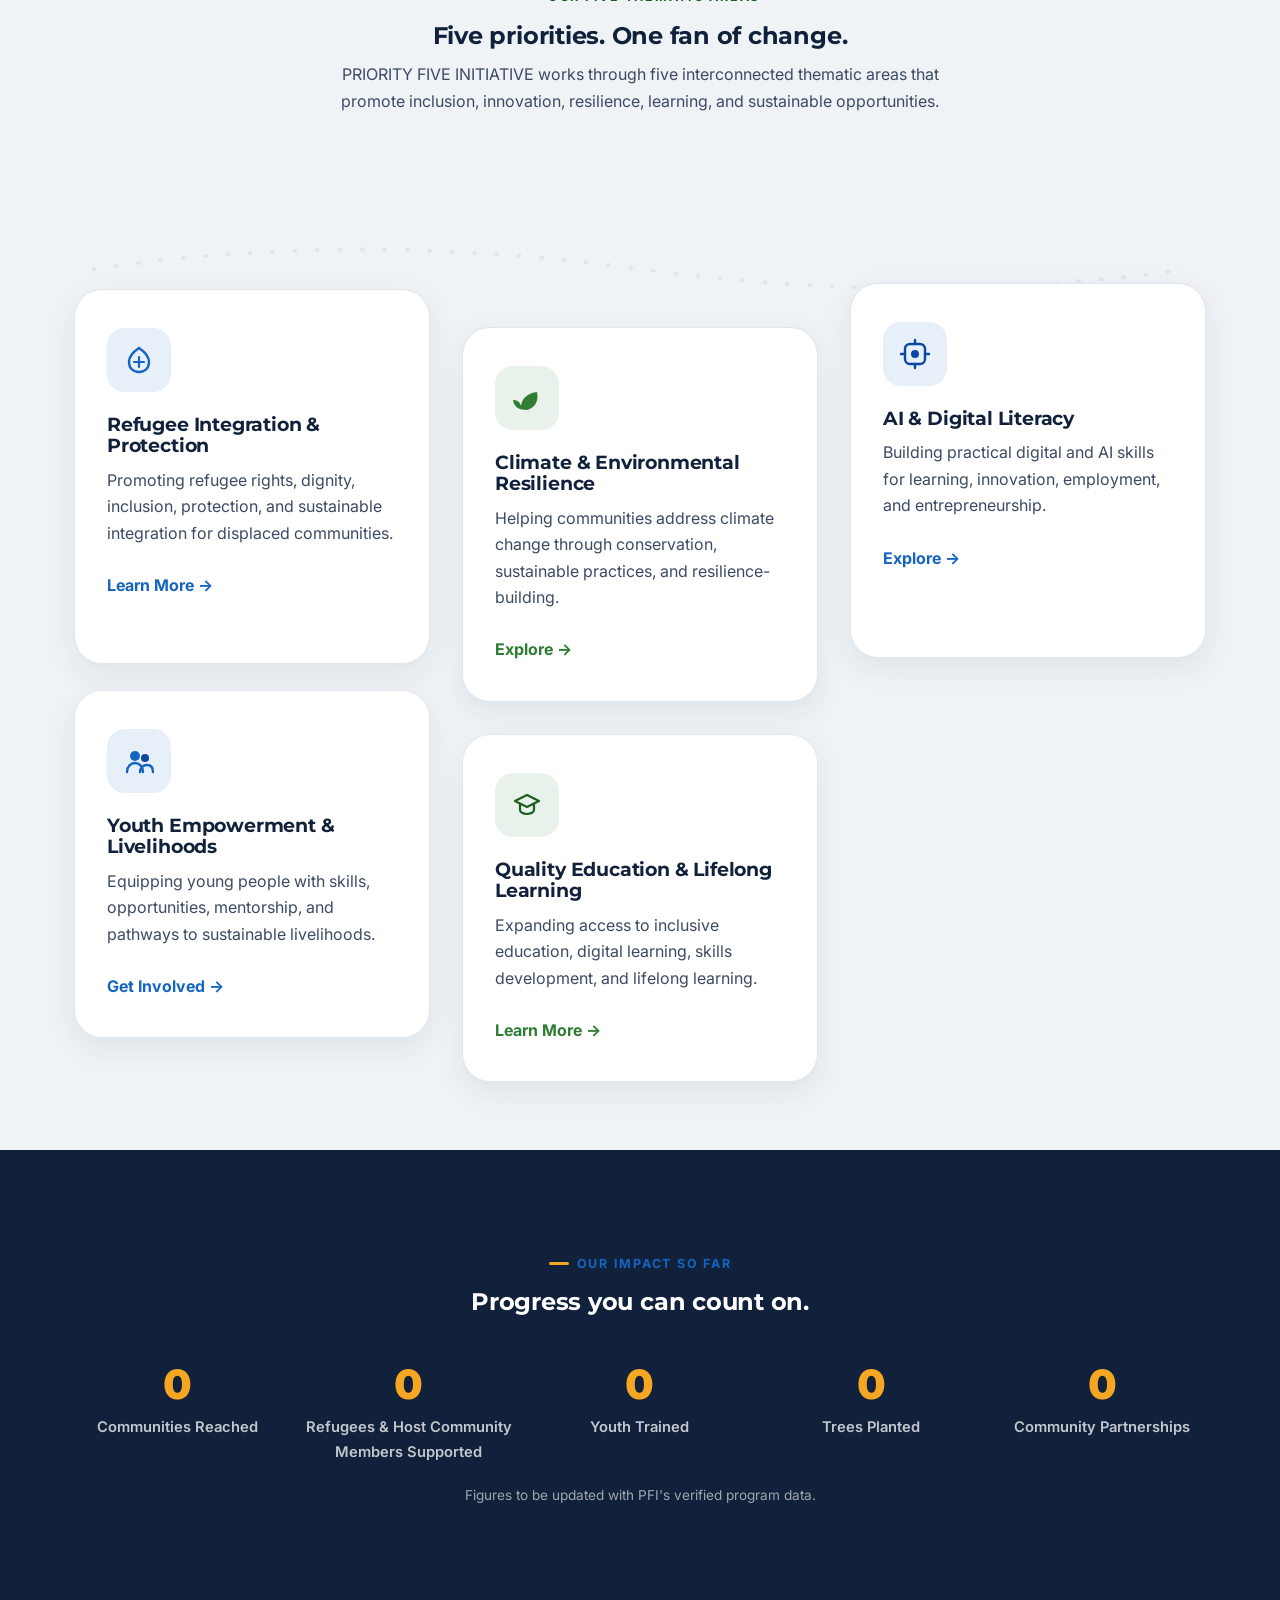
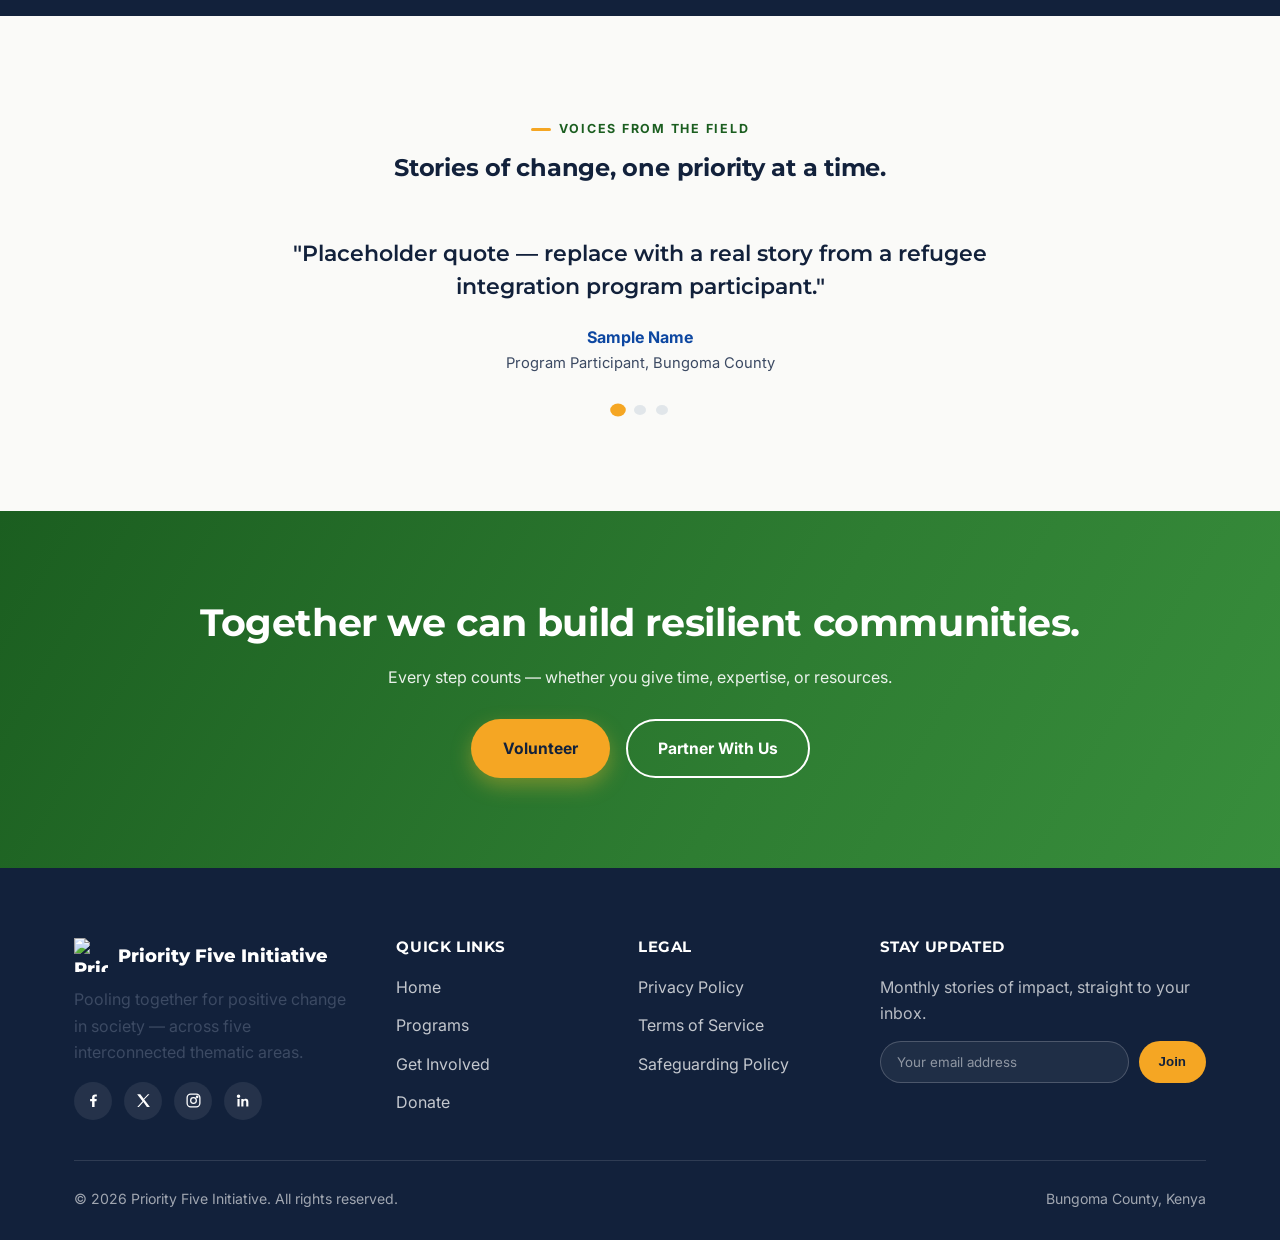
==== commit 33e83de9: "Add files via upload" ====
--- a/index.html
+++ b/index.html
@@ -3,8 +3,8 @@
 <head>
 <meta charset="UTF-8">
 <meta name="viewport" content="width=device-width, initial-scale=1.0">
-<title>Hatua Mkononi — Empowering Communities Through Innovation, Sustainability &amp; Opportunity</title>
-<meta name="description" content="Hatua Mkononi equips communities with the knowledge, technology, and partnerships needed to create a sustainable and prosperous future — through Artificial Intelligence, Climate Action, and Youth Empowerment.">
+<title>Priority Five Initiative — Five Priorities, One Fan of Change</title>
+<meta name="description" content="Priority Five Initiative (PFI) works across Bungoma County, Kenya through five interconnected thematic areas: refugee integration, AI & digital literacy, climate resilience, education, and youth empowerment.">
 <link rel="preconnect" href="https://fonts.googleapis.com">
 <link href="https://fonts.googleapis.com/css2?family=Montserrat:wght@600;700;800&family=Inter:wght@400;500;600;700&display=swap" rel="stylesheet">
 <link rel="stylesheet" href="style.css">
@@ -16,13 +16,8 @@
 <header class="nav">
   <div class="nav-inner">
     <a href="index.html" class="brand">
-      <svg class="mark" viewBox="0 0 48 48" fill="none" xmlns="http://www.w3.org/2000/svg" role="img" aria-label="Hatua Mkononi logo">
-        <circle cx="24" cy="24" r="23" fill="var(--blue)"/>
-        <path d="M13 27c0-7 5-13 11-13s11 6 11 13c0 1.7-3 3-11 3s-11-1.3-11-3z" fill="var(--yellow)"/>
-        <path d="M24 10c3 4 3 9 0 13-3-4-3-9 0-13z" fill="var(--green)"/>
-        <circle cx="24" cy="24" r="3.2" fill="var(--blue-deep)"/>
-      </svg>
-      Hatua Mkononi
+      <img src="assets/logo-mark.png" alt="Priority Five Initiative logo" class="mark" width="44" height="44">
+      Priority Five
     </a>
     <nav>
       <ul class="nav-links">
@@ -47,9 +42,9 @@
   <section class="hero">
     <div class="container hero-inner">
       <div>
-        <span class="hero-eyebrow">Community &middot; Technology &middot; Climate</span>
-        <h1>Empowering Communities Through Innovation, Sustainability, and Opportunity.</h1>
-        <p class="lead">Hatua Mkononi equips communities with the knowledge, technology, and partnerships needed to create a sustainable and prosperous future.</p>
+        <span class="hero-eyebrow">Inclusion &middot; Innovation &middot; Resilience</span>
+        <h1>Five priorities. One fan of change.</h1>
+        <p class="lead">PRIORITY FIVE INITIATIVE equips communities in Bungoma County and beyond with the knowledge, technology, and partnerships needed to build a more inclusive, resilient, and sustainable future.</p>
         <div class="hero-ctas">
           <a href="contact.html#volunteer" class="btn btn-primary">Join Us</a>
           <a href="#about" class="btn btn-outline">Learn More</a>
@@ -125,26 +120,26 @@
       </div>
       <div class="reveal">
         <span class="eyebrow">Who we are</span>
-        <h2>Building a movement, one community step at a time.</h2>
-        <p>Hatua Mkononi is a community-driven organization working across Kenya and beyond to place practical tools directly into people's hands — literally, "step by hand." We believe lasting change happens when communities themselves lead the way, supported by the right knowledge, technology, and partnerships.</p>
-        <p><strong>Our vision</strong> is a generation of resilient, innovative communities where no one is left behind by the pace of technological and environmental change.</p>
-        <p><strong>Our mission</strong> is to equip communities — especially young people — with practical skills in Artificial Intelligence, climate resilience, and leadership, delivered through hands-on, locally led programs.</p>
+        <h2>Five priorities, one shared strategy.</h2>
+        <p>PRIORITY FIVE INITIATIVE (PFI) is a community-based organization working across Bungoma County, Kenya to promote inclusion, innovation, resilience, learning, and sustainable opportunity. Our five thematic areas aren't separate causes — they are one strategy for lasting community-led change.</p>
+        <p><strong>Our vision</strong> is a generation of resilient, included, and empowered communities where displacement, digital exclusion, climate shocks, and limited opportunity no longer hold people back.</p>
+        <p><strong>Our mission</strong> is to equip communities — refugees, youth, and learners alike — with practical skills, protection, and pathways to opportunity, delivered through hands-on, locally led programs.</p>
         <ul class="pillar-list">
           <li><span class="dot icon-blue">🤝</span> Community-centered design in everything we build</li>
-          <li><span class="dot icon-green">🌍</span> Inclusion at the core — gender, geography, and ability</li>
+          <li><span class="dot icon-green">🌍</span> Inclusion at the core — displacement status, gender, geography, and ability</li>
           <li><span class="dot icon-yellow">💡</span> Innovation grounded in local realities, not imported blueprints</li>
         </ul>
       </div>
     </div>
   </section>
 
-  <!-- ============ FOCUS AREAS (Hatua Trail) ============ -->
+  <!-- ============ FIVE THEMATIC AREAS ============ -->
   <section class="section-pad section-alt">
     <div class="container">
       <div class="section-head reveal">
-        <span class="eyebrow">Our focus areas</span>
-        <h2>Three steps, one path forward.</h2>
-        <p>Every Hatua Mkononi program moves along the same trail — from awareness to skill to action — across three interconnected focus areas.</p>
+        <span class="eyebrow">Our five thematic areas</span>
+        <h2>Five priorities. One fan of change.</h2>
+        <p>PRIORITY FIVE INITIATIVE works through five interconnected thematic areas that promote inclusion, innovation, resilience, learning, and sustainable opportunities.</p>
       </div>
 
       <div class="trail-wrap reveal">
@@ -154,29 +149,47 @@
         <div class="trail-track">
           <article class="card">
             <div class="card-icon icon-blue">
-              <svg width="32" height="32" viewBox="0 0 32 32" fill="none"><rect x="6" y="6" width="20" height="20" rx="5" stroke="var(--blue)" stroke-width="2.4"/><circle cx="16" cy="16" r="4" fill="var(--blue)"/><path d="M16 2v4M16 26v4M2 16h4M26 16h4" stroke="var(--blue)" stroke-width="2.4" stroke-linecap="round"/></svg>
-            </div>
-            <h3>Artificial Intelligence</h3>
-            <p>Helping communities understand and use Artificial Intelligence for education, agriculture, entrepreneurship, healthcare, and employment.</p>
-            <a href="programs.html#ai" class="card-link c-blue">Learn More &rarr;</a>
+              <svg width="32" height="32" viewBox="0 0 32 32" fill="none"><path d="M16 4c-6 4-10 8-10 14 0 6 4 10 10 10s10-4 10-10c0-6-4-10-10-14z" stroke="var(--blue)" stroke-width="2.4" fill="none"/><path d="M11 18h10M16 13v10" stroke="var(--blue)" stroke-width="2.2" stroke-linecap="round"/></svg>
+            </div>
+            <h3>Refugee Integration &amp; Protection</h3>
+            <p>Promoting refugee rights, dignity, inclusion, protection, and sustainable integration for displaced communities.</p>
+            <a href="programs.html#refugees" class="card-link c-blue">Learn More &rarr;</a>
           </article>
 
           <article class="card">
             <div class="card-icon icon-green">
               <svg width="32" height="32" viewBox="0 0 32 32" fill="none"><path d="M16 28c8-2 12-9 10-18-9 1-15 6-16 14-1-4-4-6-8-6 1 7 6 10 14 10z" fill="var(--green)"/></svg>
             </div>
-            <h3>Climate Change</h3>
-            <p>Promoting climate resilience through tree planting, environmental conservation, clean energy, and sustainable livelihoods.</p>
+            <h3>Climate &amp; Environmental Resilience</h3>
+            <p>Helping communities address climate change through conservation, sustainable practices, and resilience-building.</p>
             <a href="programs.html#climate" class="card-link c-green">Explore &rarr;</a>
           </article>
 
           <article class="card">
-            <div class="card-icon icon-yellow">
-              <svg width="32" height="32" viewBox="0 0 32 32" fill="none"><circle cx="12" cy="11" r="5" fill="var(--yellow-deep)"/><circle cx="22" cy="13" r="4" fill="var(--yellow)"/><path d="M4 27c0-5.5 4-9 8-9s8 3.5 8 9M17 27c0-4 3-7 7-7s6 3 6 7" stroke="var(--yellow-deep)" stroke-width="2.4" fill="none" stroke-linecap="round"/></svg>
-            </div>
-            <h3>Youth Empowerment</h3>
-            <p>Providing mentorship, leadership training, entrepreneurship support, digital skills, and employment opportunities for young people.</p>
-            <a href="programs.html#youth" class="card-link c-yellow">Get Involved &rarr;</a>
+            <div class="card-icon icon-blue">
+              <svg width="32" height="32" viewBox="0 0 32 32" fill="none"><rect x="6" y="6" width="20" height="20" rx="5" stroke="var(--blue-deep)" stroke-width="2.4"/><circle cx="16" cy="16" r="4" fill="var(--blue-deep)"/><path d="M16 2v4M16 26v4M2 16h4M26 16h4" stroke="var(--blue-deep)" stroke-width="2.4" stroke-linecap="round"/></svg>
+            </div>
+            <h3>AI &amp; Digital Literacy</h3>
+            <p>Building practical digital and AI skills for learning, innovation, employment, and entrepreneurship.</p>
+            <a href="programs.html#ai" class="card-link c-blue">Explore &rarr;</a>
+          </article>
+
+          <article class="card">
+            <div class="card-icon icon-blue">
+              <svg width="32" height="32" viewBox="0 0 32 32" fill="none"><circle cx="12" cy="11" r="5" fill="var(--blue)"/><circle cx="22" cy="13" r="4" fill="var(--blue-deep)"/><path d="M4 27c0-5.5 4-9 8-9s8 3.5 8 9M17 27c0-4 3-7 7-7s6 3 6 7" stroke="var(--blue)" stroke-width="2.4" fill="none" stroke-linecap="round"/></svg>
+            </div>
+            <h3>Youth Empowerment &amp; Livelihoods</h3>
+            <p>Equipping young people with skills, opportunities, mentorship, and pathways to sustainable livelihoods.</p>
+            <a href="programs.html#youth" class="card-link c-blue">Get Involved &rarr;</a>
+          </article>
+
+          <article class="card">
+            <div class="card-icon icon-green">
+              <svg width="32" height="32" viewBox="0 0 32 32" fill="none"><path d="M4 12l12-6 12 6-12 6-12-6z" stroke="var(--green-deep)" stroke-width="2.2" fill="none" stroke-linejoin="round"/><path d="M9 15v6c0 2 3 4 7 4s7-2 7-4v-6" stroke="var(--green-deep)" stroke-width="2.2" fill="none"/></svg>
+            </div>
+            <h3>Quality Education &amp; Lifelong Learning</h3>
+            <p>Expanding access to inclusive education, digital learning, skills development, and lifelong learning.</p>
+            <a href="programs.html#education" class="card-link c-green">Learn More &rarr;</a>
           </article>
         </div>
       </div>
@@ -187,16 +200,17 @@
   <section class="section-pad stats-section">
     <div class="container">
       <div class="section-head reveal" style="margin-bottom:48px;">
-        <span class="eyebrow" style="color:var(--yellow)">Our impact so far</span>
+        <span class="eyebrow" style="color:var(--blue)">Our impact so far</span>
         <h2 style="color:#fff;">Progress you can count on.</h2>
       </div>
       <div class="stats-grid">
-        <div class="stat reveal"><div class="num" data-count="146">0</div><div class="label">Communities Reached</div></div>
-        <div class="stat reveal"><div class="num" data-count="9200" data-suffix="+">0</div><div class="label">Youth Empowered</div></div>
-        <div class="stat reveal"><div class="num" data-count="58000" data-suffix="+">0</div><div class="label">Trees Planted</div></div>
-        <div class="stat reveal"><div class="num" data-count="312">0</div><div class="label">AI Workshops Conducted</div></div>
-        <div class="stat reveal"><div class="num" data-count="67">0</div><div class="label">Community Partnerships</div></div>
-      </div>
+        <div class="stat reveal"><div class="num" data-count="0">0</div><div class="label">Communities Reached</div></div>
+        <div class="stat reveal"><div class="num" data-count="0">0</div><div class="label">Refugees &amp; Host Community Members Supported</div></div>
+        <div class="stat reveal"><div class="num" data-count="0">0</div><div class="label">Youth Trained</div></div>
+        <div class="stat reveal"><div class="num" data-count="0">0</div><div class="label">Trees Planted</div></div>
+        <div class="stat reveal"><div class="num" data-count="0">0</div><div class="label">Community Partnerships</div></div>
+      </div>
+      <p class="reveal" style="text-align:center; color:rgba(255,255,255,0.6); font-size:0.85rem; margin-top:20px;">Figures to be updated with PFI's verified program data.</p>
     </div>
   </section>
 
@@ -205,23 +219,23 @@
     <div class="container">
       <div class="section-head reveal">
         <span class="eyebrow">Voices from the field</span>
-        <h2>Stories of hatua — of steps taken.</h2>
+        <h2>Stories of change, one priority at a time.</h2>
       </div>
       <div class="testi-wrap reveal">
         <div class="testi-slide active">
-          <p class="testi-quote">"The AI for Agriculture workshop changed how our whole cooperative forecasts rainfall and plans planting. We're no longer guessing."</p>
-          <div class="testi-person">Achieng Otieno</div>
-          <div class="testi-role">Farmer Cooperative Lead, Kisumu</div>
+          <p class="testi-quote">"Placeholder quote — replace with a real story from a refugee integration program participant."</p>
+          <div class="testi-person">Sample Name</div>
+          <div class="testi-role">Program Participant, Bungoma County</div>
         </div>
         <div class="testi-slide">
-          <p class="testi-quote">"I planted my first seedling with Hatua Mkononi at 16. Today I run a youth-led nursery supplying three counties."</p>
-          <div class="testi-person">Brian Mutua</div>
-          <div class="testi-role">Nursery Founder, Machakos</div>
+          <p class="testi-quote">"Placeholder quote — replace with a real story from a digital skills or AI literacy workshop graduate."</p>
+          <div class="testi-person">Sample Name</div>
+          <div class="testi-role">Youth Program Graduate, Bungoma County</div>
         </div>
         <div class="testi-slide">
-          <p class="testi-quote">"The leadership mentorship gave me the confidence and network to start my own digital skills academy for girls."</p>
-          <div class="testi-person">Faiza Abdi</div>
-          <div class="testi-role">Youth Entrepreneur, Garissa</div>
+          <p class="testi-quote">"Placeholder quote — replace with a real story from a climate or education program beneficiary."</p>
+          <div class="testi-person">Sample Name</div>
+          <div class="testi-role">Community Member, Bungoma County</div>
         </div>
         <div class="testi-dots"></div>
       </div>
@@ -248,10 +262,10 @@
     <div class="footer-grid">
       <div>
         <div class="footer-brand">
-          <svg width="34" height="34" viewBox="0 0 48 48" fill="none"><circle cx="24" cy="24" r="23" fill="var(--blue)"/><path d="M13 27c0-7 5-13 11-13s11 6 11 13c0 1.7-3 3-11 3s-11-1.3-11-3z" fill="var(--yellow)"/><path d="M24 10c3 4 3 9 0 13-3-4-3-9 0-13z" fill="var(--green)"/></svg>
-          Hatua Mkononi
-        </div>
-        <p style="max-width:280px;">Equipping communities with the knowledge, technology, and partnerships to build a sustainable, prosperous future.</p>
+          <img src="assets/logo-mark.png" alt="Priority Five Initiative logo" width="34" height="34">
+          Priority Five Initiative
+        </div>
+        <p style="max-width:280px;">Pooling together for positive change in society — across five interconnected thematic areas.</p>
         <div class="socials">
           <a href="#" aria-label="Facebook"><svg viewBox="0 0 24 24" fill="#fff"><path d="M13.5 21v-8h2.7l.4-3.1h-3.1V8c0-.9.25-1.5 1.55-1.5H16.7V3.7C16.4 3.66 15.4 3.6 14.2 3.6c-2.5 0-4.2 1.5-4.2 4.3v2h-2.8v3.1h2.8V21h3.5z"/></svg></a>
           <a href="#" aria-label="Twitter / X"><svg viewBox="0 0 24 24" fill="#fff"><path d="M3 3l7.6 9.9L3.2 21h2.2l6.4-6.9 5 6.9H21l-8-10.4L20.4 3h-2.2l-6 6.4L7.5 3H3z"/></svg></a>
@@ -290,8 +304,8 @@
       </div>
     </div>
     <div class="footer-bottom">
-      <span>&copy; 2026 Hatua Mkononi. All rights reserved.</span>
-      <span>Nairobi, Kenya</span>
+      <span>&copy; 2026 Priority Five Initiative. All rights reserved.</span>
+      <span>Bungoma County, Kenya</span>
     </div>
   </div>
 </footer>
--- a/style.css
+++ b/style.css
@@ -1,18 +1,18 @@
 /* ============================================================
-   HATUA MKONONI — Design Tokens
-   "Hatua" = step/action, "Mkononi" = in the hand (Swahili)
-   Signature motif: the Hatua Trail — a stepped path that
-   threads through the page, echoing the org's name.
+   PRIORITY FIVE INITIATIVE — Design Tokens
+   Five interconnected thematic areas, one shared strategy.
+   Signature motif: the fan of five wedges wrapped around a
+   shared globe, echoing PFI's mark.
    ============================================================ */
 
 :root {
-  /* Brand */
+  /* Brand: navy / blue / green / gold */
   --blue: #1565C0;
   --blue-deep: #0D47A1;
   --green: #2E7D32;
   --green-deep: #1B5E20;
-  --yellow: #FBC02D;
-  --yellow-deep: #F9A825;
+  --yellow: #F5A623;
+  --yellow-deep: #C9820E;
 
   /* Neutrals */
   --ink: #12213B;
@@ -273,7 +273,7 @@
 /* parallax layers inside hero illustration */
 .parallax-layer { transition: transform 0.1s linear; will-change: transform; }
 
-/* -------------------- Hatua Trail (signature motif) -------------------- */
+/* -------------------- Priority Fan (signature motif) -------------------- */
 .trail-wrap {
   position: relative;
   padding: 60px 0 10px;
@@ -281,7 +281,7 @@
 .trail-svg { width: 100%; height: auto; display: block; }
 .trail-dot { transition: transform 0.4s ease; transform-origin: center; }
 
-/* Focus / program cards arranged along the trail */
+/* Five thematic-area cards arranged in the fan grid */
 .trail-track {
   display: grid;
   grid-template-columns: repeat(3, 1fr);
@@ -291,10 +291,16 @@
 }
 .trail-track .card:nth-child(2) { transform: translateY(38px); }
 .trail-track .card:nth-child(3) { transform: translateY(-6px); }
-
-@media (max-width: 860px) {
+.trail-track .card:nth-child(4) { transform: translateY(-6px); }
+.trail-track .card:nth-child(5) { transform: translateY(38px); }
+
+@media (max-width: 1100px) {
+  .trail-track { grid-template-columns: repeat(2, 1fr); }
+  .trail-track .card:nth-child(2), .trail-track .card:nth-child(3),
+  .trail-track .card:nth-child(4), .trail-track .card:nth-child(5) { transform: none; }
+}
+@media (max-width: 620px) {
   .trail-track { grid-template-columns: 1fr; }
-  .trail-track .card:nth-child(2), .trail-track .card:nth-child(3) { transform: none; }
 }
 
 /* -------------------- Cards -------------------- */
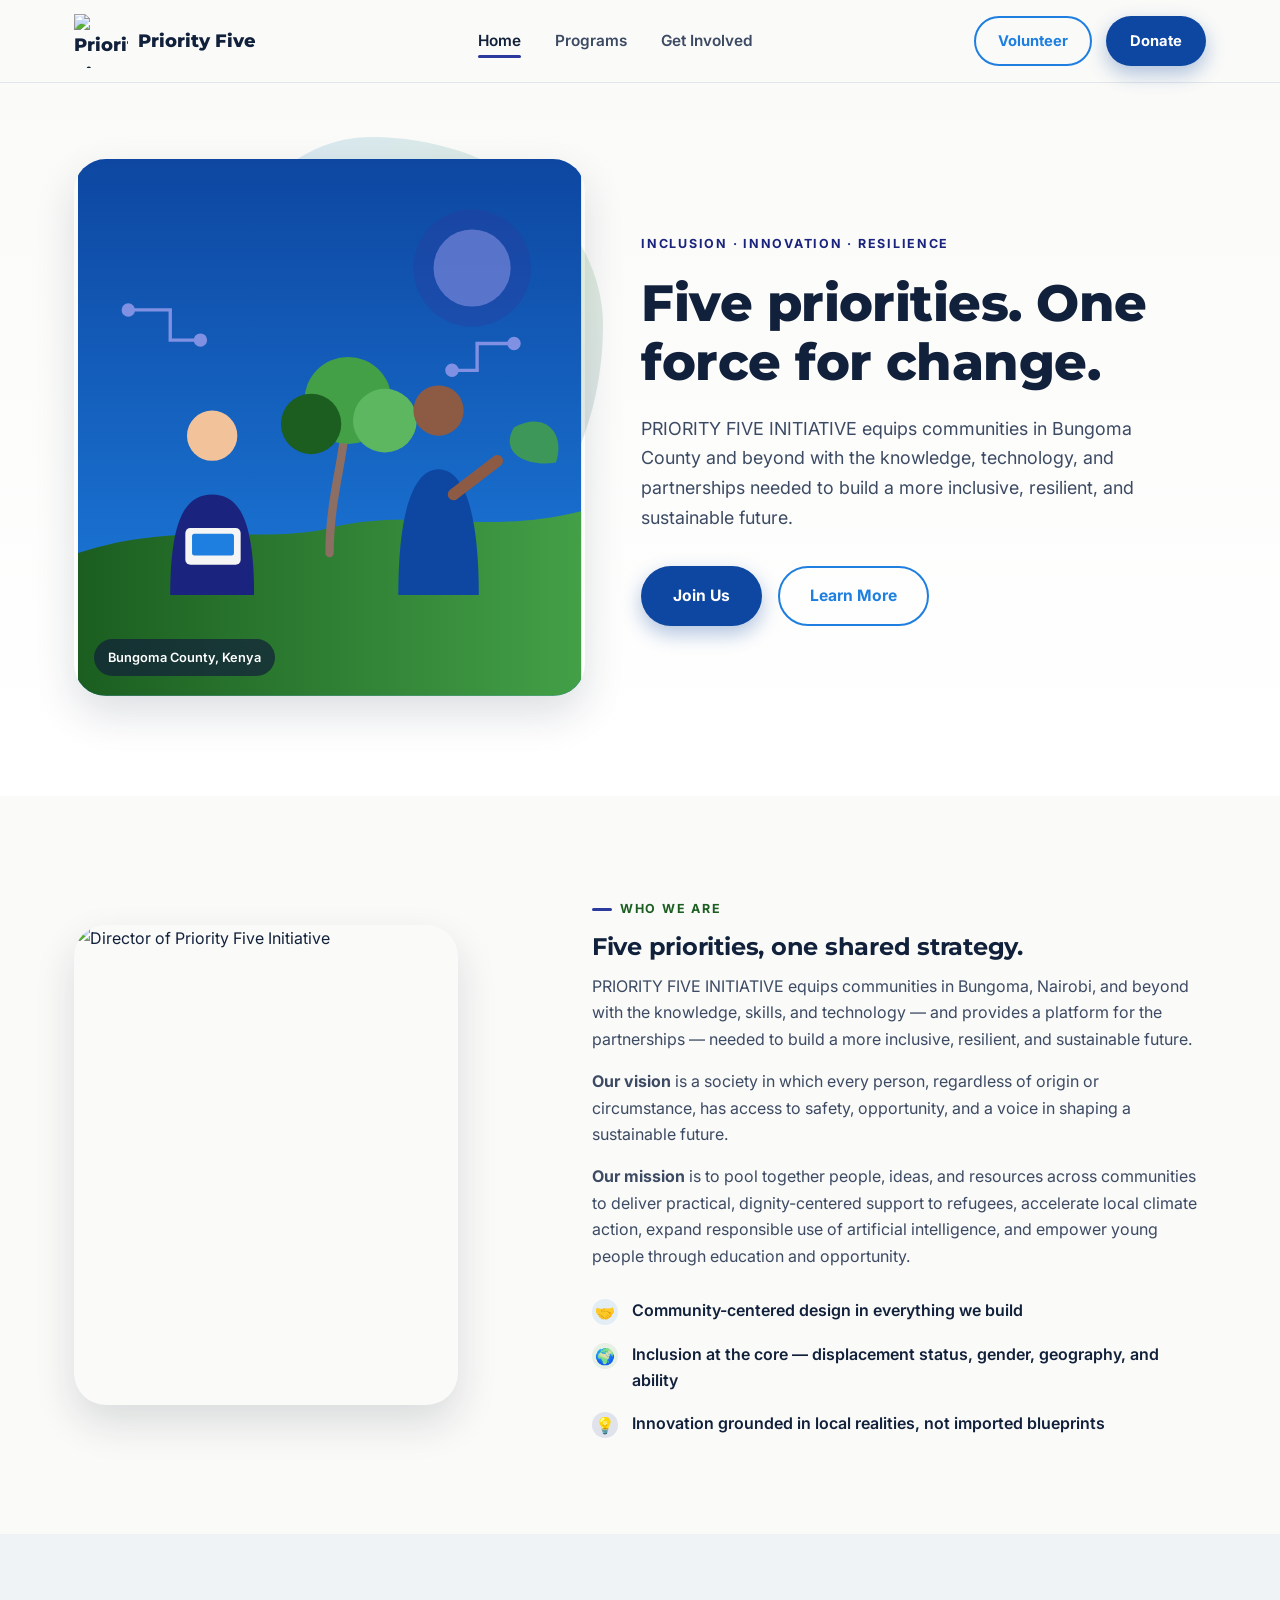
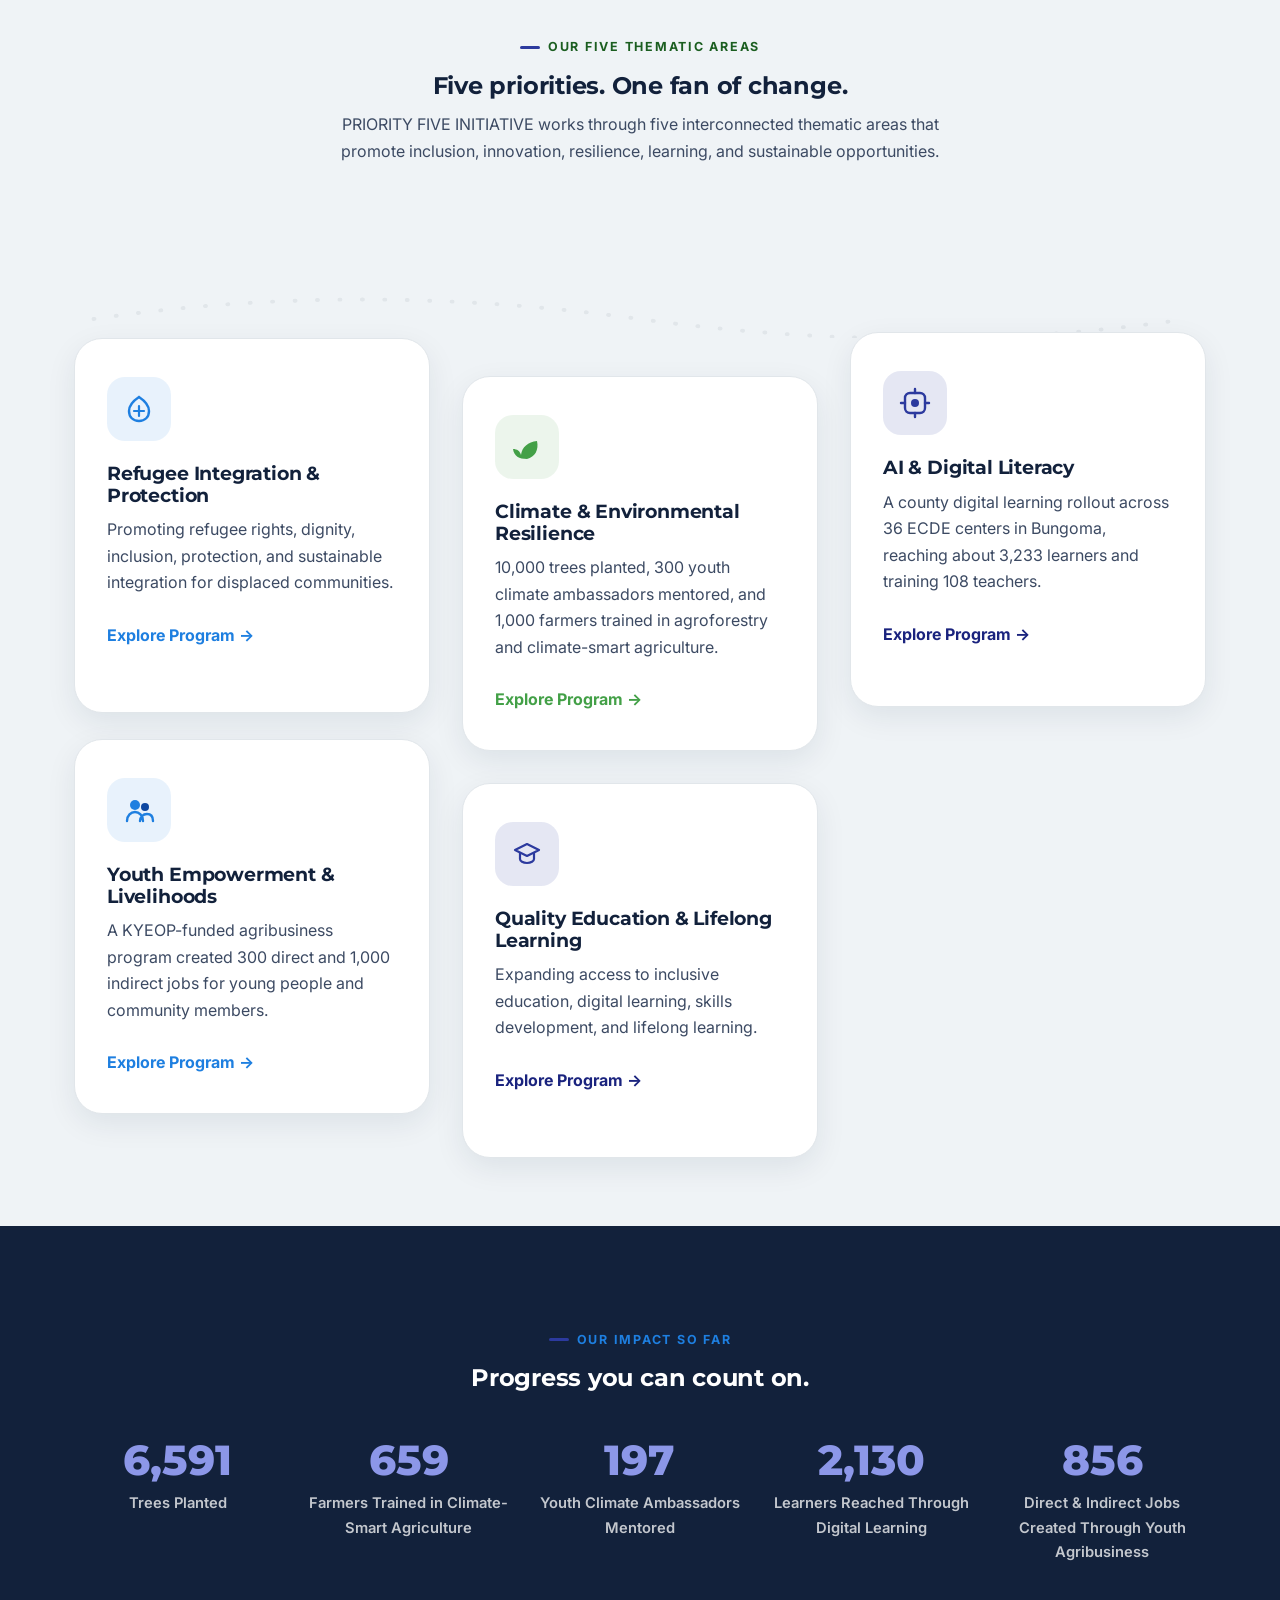
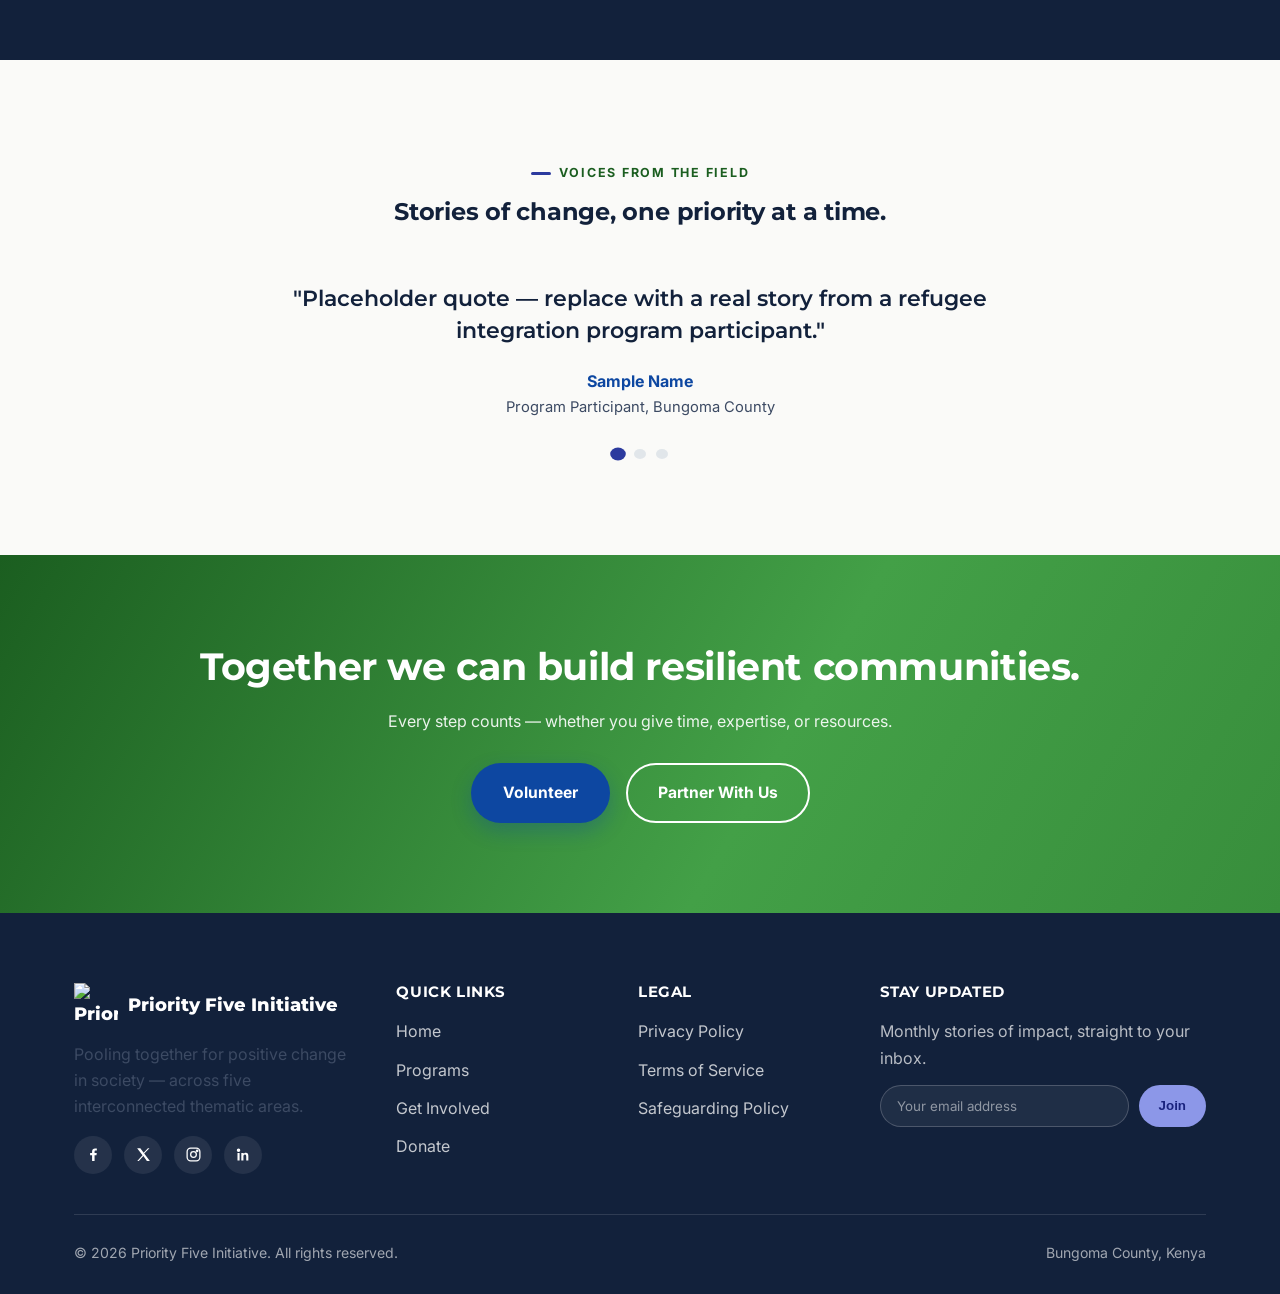
==== commit b008f81d: "Add files via upload" ====
--- a/index.html
+++ b/index.html
@@ -16,7 +16,7 @@
 <header class="nav">
   <div class="nav-inner">
     <a href="index.html" class="brand">
-      <img src="assets/logo-mark.png" alt="Priority Five Initiative logo" class="mark" width="44" height="44">
+      <img src="assets/logo-mark.png" alt="Priority Five Initiative logo" class="mark" width="56" height="56">
       Priority Five
     </a>
     <nav>
@@ -41,66 +41,74 @@
   <!-- ============ HERO ============ -->
   <section class="hero">
     <div class="container hero-inner">
+      <div class="hero-photo reveal">
+        <div class="hero-photo-frame">
+          <!-- Editorial scene: youth-led digital + climate work in Bungoma County -->
+          <svg viewBox="0 0 600 640" xmlns="http://www.w3.org/2000/svg" role="img" aria-label="Illustration of young people collaborating on a laptop while planting a tree together, representing PFI's digital literacy and climate resilience work">
+            <defs>
+              <linearGradient id="heroSky" x1="0" y1="0" x2="0" y2="1">
+                <stop offset="0%" stop-color="var(--blue-deep)"/>
+                <stop offset="100%" stop-color="var(--blue)"/>
+              </linearGradient>
+              <linearGradient id="heroGround" x1="0" y1="0" x2="1" y2="0">
+                <stop offset="0%" stop-color="var(--green-deep)"/>
+                <stop offset="100%" stop-color="var(--green)"/>
+              </linearGradient>
+            </defs>
+            <rect width="600" height="640" fill="url(#heroSky)"/>
+            <path d="M0 470 C120 430 220 460 300 440 C400 415 480 450 600 420 L600 640 L0 640 Z" fill="url(#heroGround)"/>
+
+            <!-- sun / connectivity ring -->
+            <circle cx="470" cy="130" r="70" fill="var(--indigo)" opacity="0.35"/>
+            <circle cx="470" cy="130" r="46" fill="var(--indigo-light)" opacity="0.55"/>
+
+            <!-- tree being planted, center -->
+            <path d="M300 470 C300 400 320 350 320 300" stroke="#8D6E63" stroke-width="10" fill="none" stroke-linecap="round"/>
+            <circle cx="322" cy="288" r="52" fill="var(--green)"/>
+            <circle cx="278" cy="316" r="36" fill="var(--green-deep)"/>
+            <circle cx="366" cy="312" r="38" fill="#5DB761"/>
+
+            <!-- seated figure, left, with laptop -->
+            <g>
+              <circle cx="160" cy="330" r="30" fill="#F2C29A"/>
+              <path d="M110 520 C110 430 128 400 160 400 C192 400 210 430 210 520 Z" fill="var(--indigo-deep)"/>
+              <rect x="128" y="440" width="66" height="44" rx="6" fill="#F5F5F5"/>
+              <rect x="136" y="447" width="50" height="26" rx="3" fill="var(--blue)"/>
+            </g>
+
+            <!-- standing figure, right, planting/pointing -->
+            <g>
+              <circle cx="430" cy="300" r="30" fill="#8D5A44"/>
+              <path d="M382 520 C382 420 400 370 430 370 C460 370 478 420 478 520 Z" fill="var(--blue-deep)"/>
+              <path d="M448 400 L500 360" stroke="#8D5A44" stroke-width="14" stroke-linecap="round"/>
+            </g>
+
+            <!-- circuit / AI accents drifting above -->
+            <g stroke="var(--indigo-light)" stroke-width="4" fill="none" stroke-linecap="round" opacity="0.9">
+              <path d="M60 180 h50 v36 h36"/>
+              <circle cx="60" cy="180" r="6" fill="var(--indigo-light)"/>
+              <circle cx="146" cy="216" r="6" fill="var(--indigo-light)"/>
+              <path d="M520 220 h-44 v32 h-30"/>
+              <circle cx="520" cy="220" r="6" fill="var(--indigo-light)"/>
+              <circle cx="446" cy="252" r="6" fill="var(--indigo-light)"/>
+            </g>
+
+            <!-- floating leaves -->
+            <g class="float">
+              <path d="M520 320 C556 300 582 326 570 362 C534 368 502 350 520 320 Z" fill="var(--green)" opacity="0.85"/>
+            </g>
+          </svg>
+        </div>
+        <span class="hero-photo-caption">Bungoma County, Kenya</span>
+      </div>
       <div>
         <span class="hero-eyebrow">Inclusion &middot; Innovation &middot; Resilience</span>
-        <h1>Five priorities. One fan of change.</h1>
+        <h1>Five priorities. One force for change.</h1>
         <p class="lead">PRIORITY FIVE INITIATIVE equips communities in Bungoma County and beyond with the knowledge, technology, and partnerships needed to build a more inclusive, resilient, and sustainable future.</p>
         <div class="hero-ctas">
           <a href="contact.html#volunteer" class="btn btn-primary">Join Us</a>
-          <a href="#about" class="btn btn-outline">Learn More</a>
-        </div>
-      </div>
-      <div class="hero-art">
-        <!-- Illustrated scene: youth with device + tree planting, abstract flat style -->
-        <svg viewBox="0 0 520 460" xmlns="http://www.w3.org/2000/svg" role="img" aria-label="Illustration of a young person using a tablet beside a newly planted tree, surrounded by circuit and leaf motifs">
-          <defs>
-            <linearGradient id="skyGrad" x1="0" y1="0" x2="0" y2="1">
-              <stop offset="0%" stop-color="#ffffff" stop-opacity="0.12"/>
-              <stop offset="100%" stop-color="#ffffff" stop-opacity="0"/>
-            </linearGradient>
-          </defs>
-          <circle class="parallax-layer" data-speed="0.04" cx="260" cy="230" r="210" fill="url(#skyGrad)"/>
-          <!-- ground -->
-          <ellipse cx="260" cy="410" rx="220" ry="26" fill="#0D47A1" opacity="0.35"/>
-
-          <!-- tree being planted -->
-          <g class="parallax-layer" data-speed="0.06">
-            <path d="M120 400 C120 340 150 300 150 260" stroke="var(--yellow)" stroke-width="6" fill="none" stroke-linecap="round"/>
-            <circle cx="150" cy="250" r="34" fill="var(--green)"/>
-            <circle cx="122" cy="270" r="22" fill="var(--green-deep)"/>
-            <circle cx="178" cy="268" r="24" fill="#43A047"/>
-          </g>
-
-          <!-- seedling small -->
-          <g>
-            <path d="M370 400 C370 375 380 360 380 345" stroke="var(--green-deep)" stroke-width="5" fill="none" stroke-linecap="round"/>
-            <circle cx="380" cy="336" r="16" fill="var(--green)"/>
-          </g>
-
-          <!-- person silhouette holding tablet -->
-          <g>
-            <circle cx="255" cy="205" r="28" fill="var(--yellow)"/>
-            <path d="M205 400 C205 320 218 270 255 270 C292 270 305 320 305 400 Z" fill="var(--blue-deep)"/>
-            <rect x="222" y="300" width="66" height="46" rx="8" fill="#ffffff"/>
-            <rect x="230" y="308" width="50" height="30" rx="4" fill="var(--blue)"/>
-            <path d="M238 322 h16 M238 328 h30" stroke="var(--yellow)" stroke-width="3" stroke-linecap="round"/>
-          </g>
-
-          <!-- circuit / AI accents -->
-          <g class="parallax-layer" data-speed="0.1" stroke="var(--yellow)" stroke-width="3" fill="none" stroke-linecap="round" opacity="0.9">
-            <path d="M60 150 h40 v30 h30"/>
-            <circle cx="60" cy="150" r="5" fill="var(--yellow)"/>
-            <circle cx="130" cy="180" r="5" fill="var(--yellow)"/>
-            <path d="M440 120 h-36 v26 h-24"/>
-            <circle cx="440" cy="120" r="5" fill="var(--yellow)"/>
-            <circle cx="380" cy="146" r="5" fill="var(--yellow)"/>
-          </g>
-
-          <!-- floating leaf -->
-          <g class="float">
-            <path d="M420 220 C450 205 470 225 460 255 C430 260 405 245 420 220 Z" fill="var(--green)"/>
-          </g>
-        </svg>
+          <a href="#about" class="btn btn-outline-dark">Learn More</a>
+        </div>
       </div>
     </div>
   </section>
@@ -109,29 +117,25 @@
   <section class="section-pad" id="about">
     <div class="container about-grid">
       <div class="reveal">
-        <svg viewBox="0 0 360 360" xmlns="http://www.w3.org/2000/svg" role="img" aria-label="Illustration representing community members connected in a circle">
-          <circle cx="180" cy="180" r="170" fill="var(--mist)"/>
-          <circle cx="180" cy="95" r="34" fill="var(--blue)"/>
-          <circle cx="95" cy="230" r="34" fill="var(--green)"/>
-          <circle cx="265" cy="230" r="34" fill="var(--yellow)"/>
-          <path d="M180 95 L95 230 L265 230 Z" stroke="var(--ink)" stroke-width="2.5" fill="none" stroke-dasharray="2 10" stroke-linecap="round" opacity="0.35"/>
-          <circle cx="180" cy="215" r="14" fill="var(--white)" stroke="var(--blue-deep)" stroke-width="3"/>
-        </svg>
+        <div class="hero-photo-frame" style="aspect-ratio:4/5; max-height:480px;">
+          <img src="assets/director.png" alt="Director of Priority Five Initiative" loading="lazy">
+        </div>
       </div>
       <div class="reveal">
         <span class="eyebrow">Who we are</span>
         <h2>Five priorities, one shared strategy.</h2>
-        <p>PRIORITY FIVE INITIATIVE (PFI) is a community-based organization working across Bungoma County, Kenya to promote inclusion, innovation, resilience, learning, and sustainable opportunity. Our five thematic areas aren't separate causes — they are one strategy for lasting community-led change.</p>
-        <p><strong>Our vision</strong> is a generation of resilient, included, and empowered communities where displacement, digital exclusion, climate shocks, and limited opportunity no longer hold people back.</p>
-        <p><strong>Our mission</strong> is to equip communities — refugees, youth, and learners alike — with practical skills, protection, and pathways to opportunity, delivered through hands-on, locally led programs.</p>
+        <p>PRIORITY FIVE INITIATIVE equips communities in Bungoma, Nairobi, and beyond with the knowledge, skills, and technology — and provides a platform for the partnerships — needed to build a more inclusive, resilient, and sustainable future.</p>
+        <p><strong>Our vision</strong> is a society in which every person, regardless of origin or circumstance, has access to safety, opportunity, and a voice in shaping a sustainable future.</p>
+        <p><strong>Our mission</strong> is to pool together people, ideas, and resources across communities to deliver practical, dignity-centered support to refugees, accelerate local climate action, expand responsible use of artificial intelligence, and empower young people through education and opportunity.</p>
         <ul class="pillar-list">
           <li><span class="dot icon-blue">🤝</span> Community-centered design in everything we build</li>
           <li><span class="dot icon-green">🌍</span> Inclusion at the core — displacement status, gender, geography, and ability</li>
-          <li><span class="dot icon-yellow">💡</span> Innovation grounded in local realities, not imported blueprints</li>
+          <li><span class="dot icon-indigo">💡</span> Innovation grounded in local realities, not imported blueprints</li>
         </ul>
       </div>
     </div>
   </section>
+
 
   <!-- ============ FIVE THEMATIC AREAS ============ -->
   <section class="section-pad section-alt">
@@ -153,7 +157,7 @@
             </div>
             <h3>Refugee Integration &amp; Protection</h3>
             <p>Promoting refugee rights, dignity, inclusion, protection, and sustainable integration for displaced communities.</p>
-            <a href="programs.html#refugees" class="card-link c-blue">Learn More &rarr;</a>
+            <a href="programs.html#refugees" class="card-link c-blue">Explore Program &rarr;</a>
           </article>
 
           <article class="card">
@@ -161,17 +165,17 @@
               <svg width="32" height="32" viewBox="0 0 32 32" fill="none"><path d="M16 28c8-2 12-9 10-18-9 1-15 6-16 14-1-4-4-6-8-6 1 7 6 10 14 10z" fill="var(--green)"/></svg>
             </div>
             <h3>Climate &amp; Environmental Resilience</h3>
-            <p>Helping communities address climate change through conservation, sustainable practices, and resilience-building.</p>
-            <a href="programs.html#climate" class="card-link c-green">Explore &rarr;</a>
-          </article>
-
-          <article class="card">
-            <div class="card-icon icon-blue">
-              <svg width="32" height="32" viewBox="0 0 32 32" fill="none"><rect x="6" y="6" width="20" height="20" rx="5" stroke="var(--blue-deep)" stroke-width="2.4"/><circle cx="16" cy="16" r="4" fill="var(--blue-deep)"/><path d="M16 2v4M16 26v4M2 16h4M26 16h4" stroke="var(--blue-deep)" stroke-width="2.4" stroke-linecap="round"/></svg>
+            <p>10,000 trees planted, 300 youth climate ambassadors mentored, and 1,000 farmers trained in agroforestry and climate-smart agriculture.</p>
+            <a href="programs.html#climate" class="card-link c-green">Explore Program &rarr;</a>
+          </article>
+
+          <article class="card">
+            <div class="card-icon icon-indigo">
+              <svg width="32" height="32" viewBox="0 0 32 32" fill="none"><rect x="6" y="6" width="20" height="20" rx="5" stroke="var(--indigo)" stroke-width="2.4"/><circle cx="16" cy="16" r="4" fill="var(--indigo)"/><path d="M16 2v4M16 26v4M2 16h4M26 16h4" stroke="var(--indigo)" stroke-width="2.4" stroke-linecap="round"/></svg>
             </div>
             <h3>AI &amp; Digital Literacy</h3>
-            <p>Building practical digital and AI skills for learning, innovation, employment, and entrepreneurship.</p>
-            <a href="programs.html#ai" class="card-link c-blue">Explore &rarr;</a>
+            <p>A county digital learning rollout across 36 ECDE centers in Bungoma, reaching about 3,233 learners and training 108 teachers.</p>
+            <a href="programs.html#ai" class="card-link c-indigo">Explore Program &rarr;</a>
           </article>
 
           <article class="card">
@@ -179,17 +183,17 @@
               <svg width="32" height="32" viewBox="0 0 32 32" fill="none"><circle cx="12" cy="11" r="5" fill="var(--blue)"/><circle cx="22" cy="13" r="4" fill="var(--blue-deep)"/><path d="M4 27c0-5.5 4-9 8-9s8 3.5 8 9M17 27c0-4 3-7 7-7s6 3 6 7" stroke="var(--blue)" stroke-width="2.4" fill="none" stroke-linecap="round"/></svg>
             </div>
             <h3>Youth Empowerment &amp; Livelihoods</h3>
-            <p>Equipping young people with skills, opportunities, mentorship, and pathways to sustainable livelihoods.</p>
-            <a href="programs.html#youth" class="card-link c-blue">Get Involved &rarr;</a>
-          </article>
-
-          <article class="card">
-            <div class="card-icon icon-green">
-              <svg width="32" height="32" viewBox="0 0 32 32" fill="none"><path d="M4 12l12-6 12 6-12 6-12-6z" stroke="var(--green-deep)" stroke-width="2.2" fill="none" stroke-linejoin="round"/><path d="M9 15v6c0 2 3 4 7 4s7-2 7-4v-6" stroke="var(--green-deep)" stroke-width="2.2" fill="none"/></svg>
+            <p>A KYEOP-funded agribusiness program created 300 direct and 1,000 indirect jobs for young people and community members.</p>
+            <a href="programs.html#youth" class="card-link c-blue">Explore Program &rarr;</a>
+          </article>
+
+          <article class="card">
+            <div class="card-icon icon-indigo">
+              <svg width="32" height="32" viewBox="0 0 32 32" fill="none"><path d="M4 12l12-6 12 6-12 6-12-6z" stroke="var(--indigo)" stroke-width="2.2" fill="none" stroke-linejoin="round"/><path d="M9 15v6c0 2 3 4 7 4s7-2 7-4v-6" stroke="var(--indigo)" stroke-width="2.2" fill="none"/></svg>
             </div>
             <h3>Quality Education &amp; Lifelong Learning</h3>
             <p>Expanding access to inclusive education, digital learning, skills development, and lifelong learning.</p>
-            <a href="programs.html#education" class="card-link c-green">Learn More &rarr;</a>
+            <a href="programs.html#education" class="card-link c-indigo">Explore Program &rarr;</a>
           </article>
         </div>
       </div>
@@ -204,13 +208,12 @@
         <h2 style="color:#fff;">Progress you can count on.</h2>
       </div>
       <div class="stats-grid">
-        <div class="stat reveal"><div class="num" data-count="0">0</div><div class="label">Communities Reached</div></div>
-        <div class="stat reveal"><div class="num" data-count="0">0</div><div class="label">Refugees &amp; Host Community Members Supported</div></div>
-        <div class="stat reveal"><div class="num" data-count="0">0</div><div class="label">Youth Trained</div></div>
-        <div class="stat reveal"><div class="num" data-count="0">0</div><div class="label">Trees Planted</div></div>
-        <div class="stat reveal"><div class="num" data-count="0">0</div><div class="label">Community Partnerships</div></div>
-      </div>
-      <p class="reveal" style="text-align:center; color:rgba(255,255,255,0.6); font-size:0.85rem; margin-top:20px;">Figures to be updated with PFI's verified program data.</p>
+        <div class="stat reveal"><div class="num" data-count="10000">0</div><div class="label">Trees Planted</div></div>
+        <div class="stat reveal"><div class="num" data-count="1000">0</div><div class="label">Farmers Trained in Climate-Smart Agriculture</div></div>
+        <div class="stat reveal"><div class="num" data-count="300">0</div><div class="label">Youth Climate Ambassadors Mentored</div></div>
+        <div class="stat reveal"><div class="num" data-count="3233">0</div><div class="label">Learners Reached Through Digital Learning</div></div>
+        <div class="stat reveal"><div class="num" data-count="1300">0</div><div class="label">Direct &amp; Indirect Jobs Created Through Youth Agribusiness</div></div>
+      </div>
     </div>
   </section>
 
@@ -262,7 +265,7 @@
     <div class="footer-grid">
       <div>
         <div class="footer-brand">
-          <img src="assets/logo-mark.png" alt="Priority Five Initiative logo" width="34" height="34">
+          <img src="assets/logo-mark.png" alt="Priority Five Initiative logo" width="44" height="44">
           Priority Five Initiative
         </div>
         <p style="max-width:280px;">Pooling together for positive change in society — across five interconnected thematic areas.</p>
--- a/style.css
+++ b/style.css
@@ -6,13 +6,16 @@
    ============================================================ */
 
 :root {
-  /* Brand: navy / blue / green / gold */
-  --blue: #1565C0;
+  /* Brand palette — extracted from the PFI mark:
+     blue (refugees/youth wedges), green (climate wedge),
+     indigo (AI + education wedges), white, near-black ink */
+  --blue: #1E7FE0;
   --blue-deep: #0D47A1;
-  --green: #2E7D32;
+  --green: #43A047;
   --green-deep: #1B5E20;
-  --yellow: #F5A623;
-  --yellow-deep: #C9820E;
+  --indigo: #2C3A9E;
+  --indigo-deep: #1A237E;
+  --indigo-light: #8C97E8;
 
   /* Neutrals */
   --ink: #12213B;
@@ -98,7 +101,7 @@
   width: 20px;
   height: 3px;
   border-radius: 4px;
-  background: var(--yellow);
+  background: var(--indigo);
   display: inline-block;
 }
 
@@ -125,15 +128,15 @@
   white-space: nowrap;
 }
 .btn:focus-visible {
-  outline: 3px solid var(--yellow);
+  outline: 3px solid var(--indigo-light);
   outline-offset: 3px;
 }
 .btn-primary {
-  background: var(--yellow);
-  color: var(--ink);
-  box-shadow: 0 8px 20px rgba(251, 192, 45, 0.35);
-}
-.btn-primary:hover { transform: translateY(-3px); box-shadow: 0 14px 28px rgba(251, 192, 45, 0.45); }
+  background: var(--blue-deep);
+  color: var(--white);
+  box-shadow: 0 8px 20px rgba(13, 71, 161, 0.32);
+}
+.btn-primary:hover { transform: translateY(-3px); box-shadow: 0 14px 28px rgba(13, 71, 161, 0.42); background: #0A3980; }
 
 .btn-outline {
   background: transparent;
@@ -180,7 +183,7 @@
   font-size: 1.15rem;
   color: var(--ink);
 }
-.brand .mark { width: 40px; height: 40px; flex-shrink: 0; }
+.brand .mark { width: 54px; height: 54px; flex-shrink: 0; }
 
 .nav-links {
   display: flex;
@@ -205,7 +208,7 @@
   width: 0%;
   height: 3px;
   border-radius: 3px;
-  background: var(--yellow);
+  background: var(--indigo);
   transition: width 0.25s ease;
 }
 .nav-links a:hover, .nav-links a.active { color: var(--ink); }
@@ -240,35 +243,83 @@
 .hero {
   position: relative;
   overflow: hidden;
-  background: linear-gradient(160deg, var(--blue-deep) 0%, var(--blue) 55%, #1976D2 100%);
-  color: var(--white);
-  padding: 130px 0 110px;
+  background: linear-gradient(180deg, var(--cloud) 0%, var(--white) 100%);
+  color: var(--ink);
+  padding: 76px 0 100px;
 }
 .hero-inner {
   display: grid;
-  grid-template-columns: 1.1fr 0.9fr;
-  gap: 60px;
+  grid-template-columns: minmax(0, 0.95fr) minmax(0, 1.05fr);
+  gap: 56px;
   align-items: center;
+}
+@media (max-width: 900px) {
+  .hero-inner { grid-template-columns: 1fr; gap: 40px; }
 }
 .hero-eyebrow {
   display: inline-flex; align-items: center; gap: 8px;
   font-weight: 700; font-size: 0.78rem; letter-spacing: 0.14em; text-transform: uppercase;
-  color: var(--yellow); margin-bottom: 20px;
+  color: var(--indigo-deep); margin-bottom: 20px;
 }
 .hero h1 {
+  color: var(--ink);
+  font-size: clamp(2.2rem, 4vw, 3.3rem);
+  margin-bottom: 22px;
+}
+.hero p.lead {
+  color: var(--ink-soft);
+  font-size: 1.12rem;
+  max-width: 520px;
+  margin-bottom: 34px;
+}
+.hero-ctas { display: flex; gap: 16px; flex-wrap: wrap; }
+
+/* Hero photo — large image, left column, organic backdrop */
+.hero-photo {
+  position: relative;
+}
+.hero-photo::before {
+  content: "";
+  position: absolute;
+  inset: -22px -18px auto auto;
+  width: 78%;
+  height: 88%;
+  background: linear-gradient(135deg, var(--blue) 0%, var(--green) 55%, var(--indigo) 100%);
+  border-radius: 42% 58% 61% 39% / 45% 40% 60% 55%;
+  opacity: 0.16;
+  z-index: 0;
+}
+.hero-photo-frame {
+  position: relative;
+  z-index: 1;
+  border-radius: 32px;
+  overflow: hidden;
+  box-shadow: var(--shadow-hover);
+  aspect-ratio: 4 / 4.2;
+  max-height: 560px;
+}
+@media (max-width: 900px) {
+  .hero-photo-frame { aspect-ratio: 16/11; max-height: 420px; }
+}
+.hero-photo-frame img,
+.hero-photo-frame svg {
+  width: 100%;
+  height: 100%;
+  object-fit: cover;
+  display: block;
+}
+.hero-photo-caption {
+  position: absolute;
+  left: 20px; bottom: 20px;
+  z-index: 2;
+  background: rgba(18, 33, 59, 0.72);
+  backdrop-filter: blur(6px);
   color: var(--white);
-  font-size: clamp(2.3rem, 4.4vw, 3.5rem);
-  margin-bottom: 22px;
-}
-.hero p.lead {
-  color: rgba(255,255,255,0.88);
-  font-size: 1.15rem;
-  max-width: 540px;
-  margin-bottom: 34px;
-}
-.hero-ctas { display: flex; gap: 16px; flex-wrap: wrap; }
-
-.hero-art { position: relative; }
+  font-size: 0.8rem;
+  font-weight: 600;
+  padding: 8px 14px;
+  border-radius: 999px;
+}
 
 /* parallax layers inside hero illustration */
 .parallax-layer { transition: transform 0.1s linear; will-change: transform; }
@@ -320,9 +371,9 @@
   display: flex; align-items: center; justify-content: center;
   margin-bottom: 22px;
 }
-.icon-blue { background: rgba(21, 101, 192, 0.1); }
-.icon-green { background: rgba(46, 125, 50, 0.1); }
-.icon-yellow { background: rgba(251, 192, 45, 0.18); }
+.icon-blue { background: rgba(30, 127, 224, 0.1); }
+.icon-green { background: rgba(67, 160, 71, 0.1); }
+.icon-indigo { background: rgba(44, 58, 158, 0.12); }
 
 .card h3 { margin-bottom: 10px; }
 .card .card-link {
@@ -333,7 +384,7 @@
 .card .card-link:hover { gap: 10px; }
 .card-link.c-blue { color: var(--blue); }
 .card-link.c-green { color: var(--green); }
-.card-link.c-yellow { color: var(--yellow-deep); }
+.card-link.c-indigo { color: var(--indigo-deep); }
 
 /* -------------------- About -------------------- */
 .about-grid {
@@ -364,7 +415,7 @@
   font-family: var(--font-display);
   font-weight: 800;
   font-size: clamp(2rem, 3.4vw, 2.6rem);
-  color: var(--yellow);
+  color: var(--indigo-light);
   line-height: 1;
 }
 .stat .label { margin-top: 10px; font-size: 0.92rem; color: rgba(255,255,255,0.75); font-weight: 600; }
@@ -381,7 +432,7 @@
   width: 10px; height: 10px; border-radius: 50%; border: none; background: var(--line);
   cursor: pointer; transition: background 0.2s ease, transform 0.2s ease;
 }
-.testi-dots button.active { background: var(--yellow); transform: scale(1.3); }
+.testi-dots button.active { background: var(--indigo); transform: scale(1.3); }
 
 /* -------------------- CTA band -------------------- */
 .cta-band {
@@ -409,14 +460,14 @@
 .footer h4 { color: var(--white); font-size: 0.95rem; letter-spacing: 0.04em; text-transform: uppercase; margin-bottom: 18px; }
 .footer ul { list-style: none; padding: 0; margin: 0; display: grid; gap: 12px; }
 .footer a { color: rgba(255,255,255,0.75); transition: color 0.2s ease; }
-.footer a:hover { color: var(--yellow); }
+.footer a:hover { color: var(--indigo-light); }
 .footer-bottom { display: flex; justify-content: space-between; align-items: center; padding-top: 26px; flex-wrap: wrap; gap: 14px; font-size: 0.88rem; color: rgba(255,255,255,0.6); }
 .socials { display: flex; gap: 12px; }
 .socials a {
   width: 38px; height: 38px; border-radius: 50%; background: rgba(255,255,255,0.08);
   display: flex; align-items: center; justify-content: center; transition: background 0.2s ease, transform 0.2s ease;
 }
-.socials a:hover { background: var(--yellow); transform: translateY(-3px); }
+.socials a:hover { background: var(--indigo); transform: translateY(-3px); }
 .socials svg { width: 17px; height: 17px; }
 
 .newsletter-inline { display: flex; gap: 10px; margin-top: 14px; }
@@ -426,7 +477,7 @@
 }
 .newsletter-inline input::placeholder { color: rgba(255,255,255,0.5); }
 .newsletter-inline button {
-  border-radius: 999px; border: none; background: var(--yellow); color: var(--ink);
+  border-radius: 999px; border: none; background: var(--indigo-light); color: var(--indigo-deep);
   font-weight: 700; padding: 0 20px; cursor: pointer; transition: transform 0.2s ease;
 }
 .newsletter-inline button:hover { transform: translateY(-2px); }
@@ -508,18 +559,19 @@
 
 /* Donate */
 .donate-card {
-  background: linear-gradient(135deg, var(--yellow-deep), var(--yellow));
+  background: linear-gradient(135deg, var(--blue-deep), var(--indigo-deep) 65%, var(--indigo));
   border-radius: var(--radius-lg);
   padding: 48px;
-  color: var(--ink);
+  color: var(--white);
   text-align: center;
 }
+.donate-card p { color: rgba(255,255,255,0.85); }
 .donate-amounts { display: flex; gap: 12px; justify-content: center; flex-wrap: wrap; margin: 26px 0; }
 .amount-btn {
-  padding: 14px 22px; border-radius: 999px; border: 2px solid var(--ink); background: transparent;
-  font-weight: 800; font-family: var(--font-display); cursor: pointer; transition: all 0.2s ease;
-}
-.amount-btn.active, .amount-btn:hover { background: var(--ink); color: var(--white); }
+  padding: 14px 22px; border-radius: 999px; border: 2px solid rgba(255,255,255,0.55); background: transparent;
+  color: var(--white); font-weight: 800; font-family: var(--font-display); cursor: pointer; transition: all 0.2s ease;
+}
+.amount-btn.active, .amount-btn:hover { background: var(--white); color: var(--blue-deep); border-color: var(--white); }
 
 /* Contact */
 .contact-grid { display: grid; grid-template-columns: 1fr 1fr; gap: 50px; }
@@ -547,7 +599,7 @@
 @media (max-width: 760px) { .grid-2 { grid-template-columns: 1fr; } }
 .section-head { max-width: 640px; margin: 0 auto 56px; text-align: center; }
 .skip-link {
-  position: absolute; left: -999px; top: 0; background: var(--yellow); color: var(--ink);
+  position: absolute; left: -999px; top: 0; background: var(--indigo-deep); color: var(--white);
   padding: 12px 20px; z-index: 200; font-weight: 700; border-radius: 0 0 10px 0;
 }
 .skip-link:focus { left: 0; }
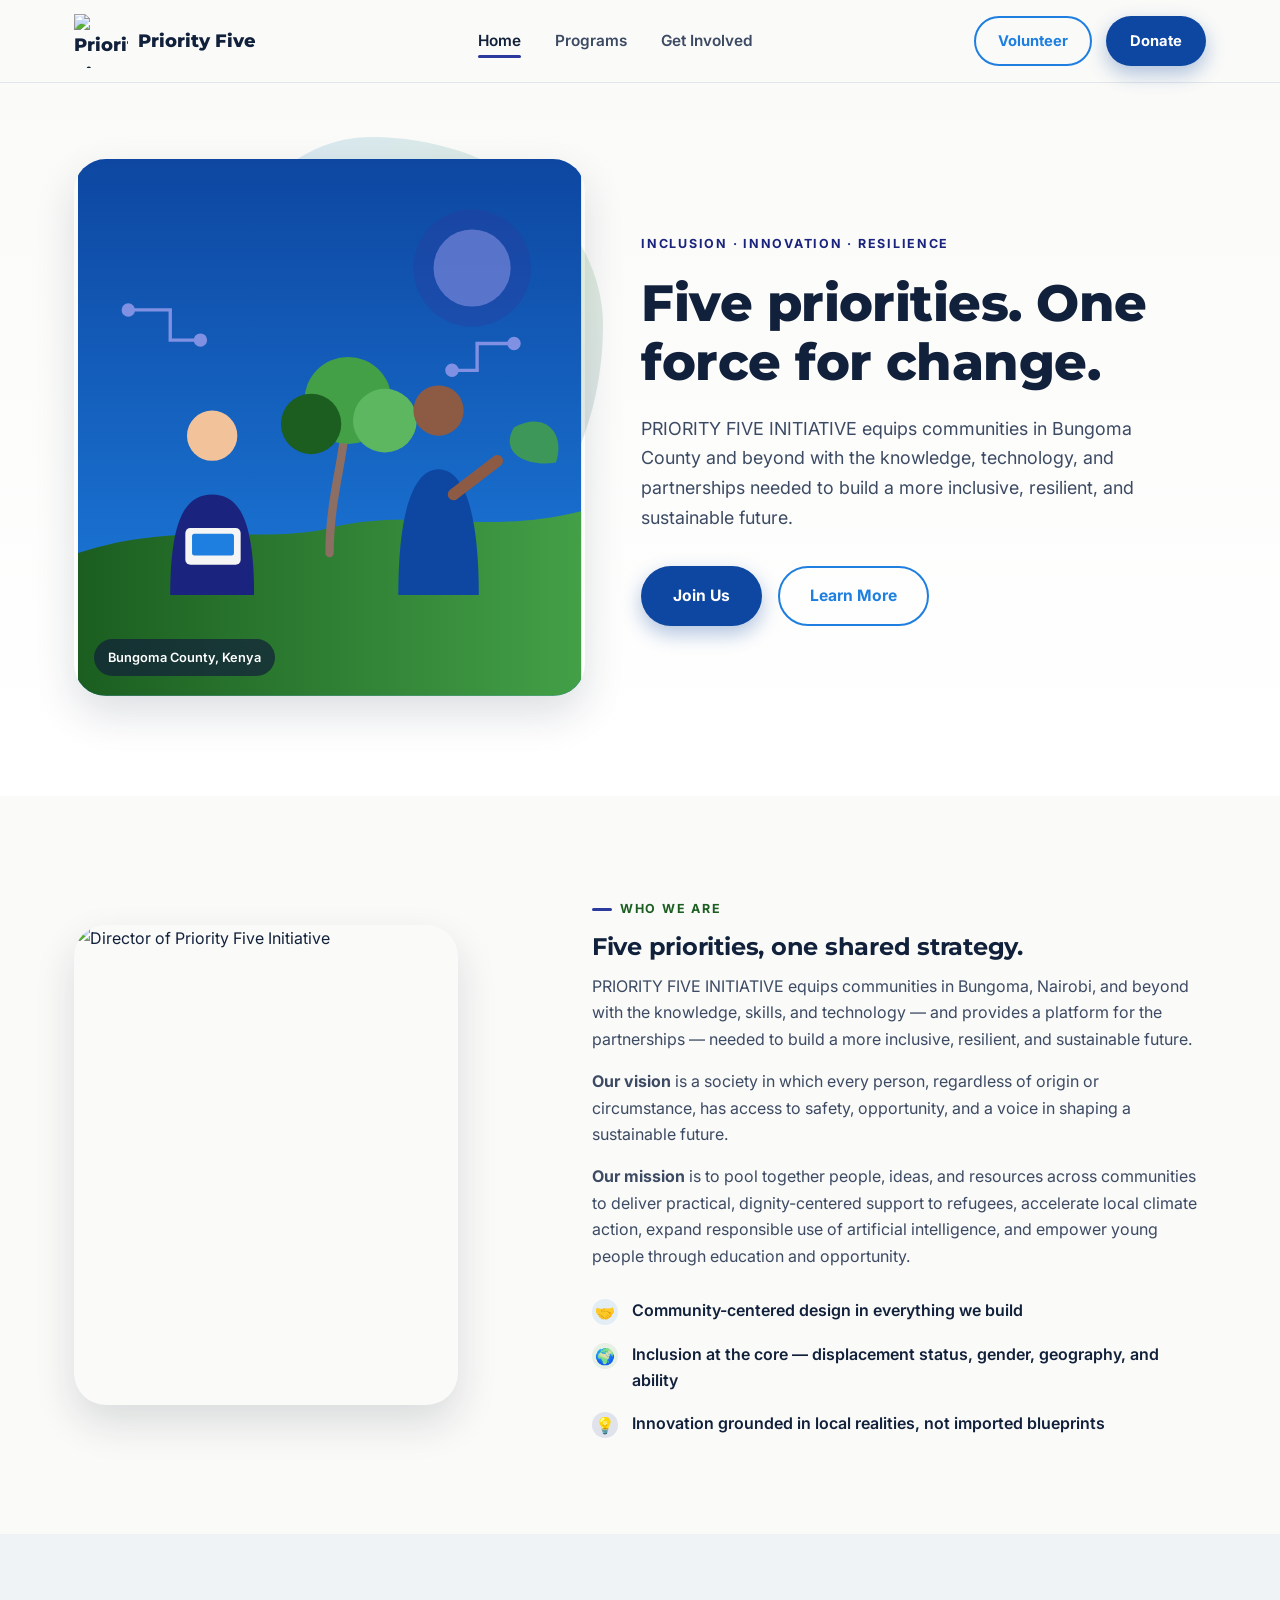
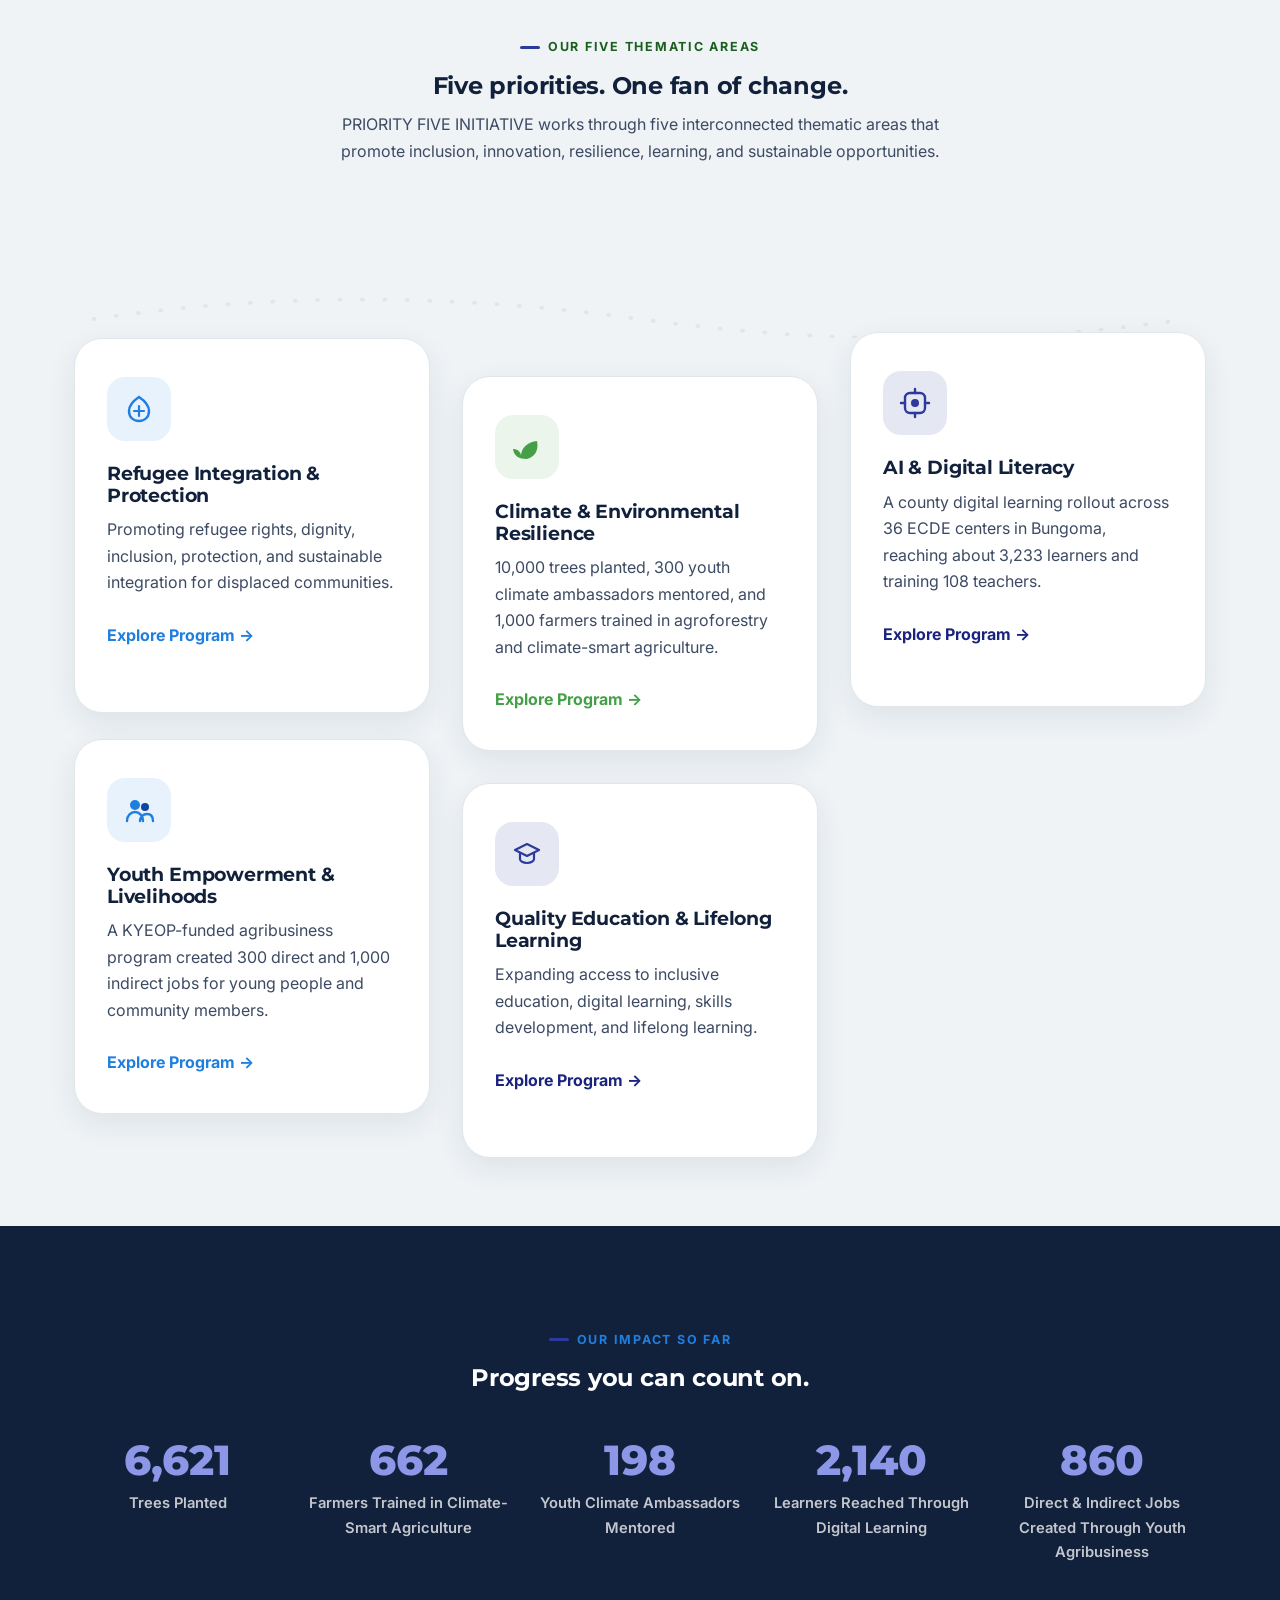
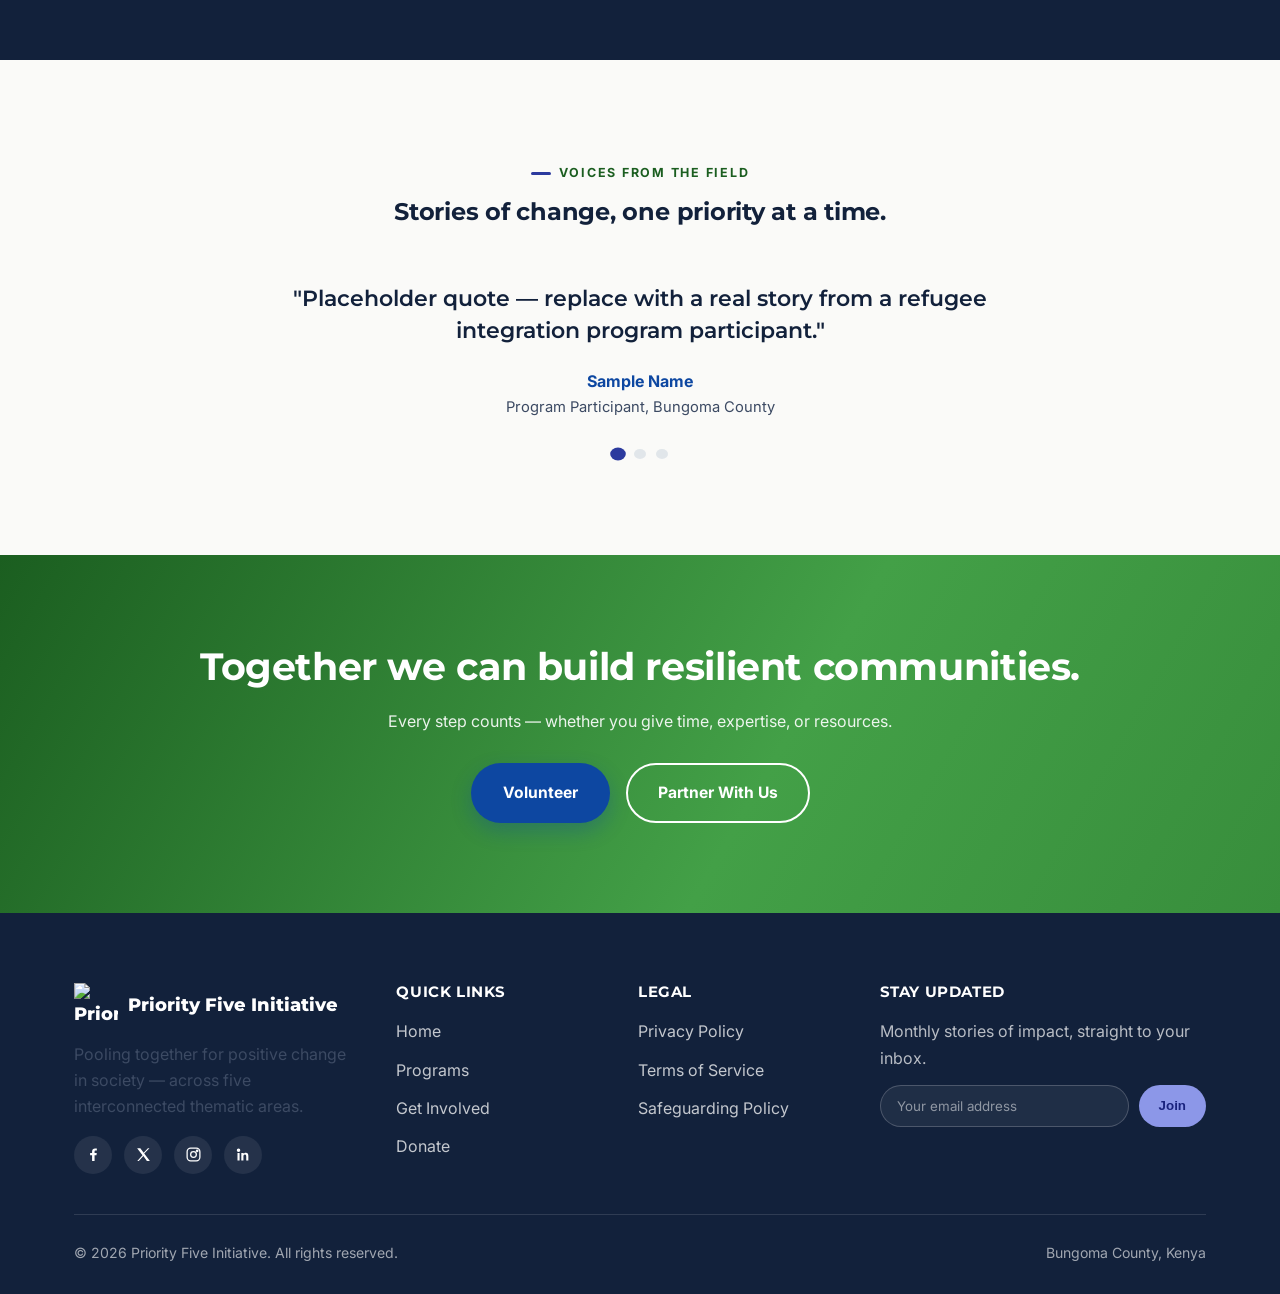
==== commit df2b7189: "Add files via upload" ====
--- a/index.html
+++ b/index.html
@@ -5,6 +5,19 @@
 <meta name="viewport" content="width=device-width, initial-scale=1.0">
 <title>Priority Five Initiative — Five Priorities, One Fan of Change</title>
 <meta name="description" content="Priority Five Initiative (PFI) works across Bungoma County, Kenya through five interconnected thematic areas: refugee integration, AI & digital literacy, climate resilience, education, and youth empowerment.">
+<!-- Favicons / site icon -->
+<link rel="icon" href="favicon.ico" sizes="any">
+<link rel="icon" type="image/png" sizes="32x32" href="assets/favicon-32x32.png">
+<link rel="icon" type="image/png" sizes="16x16" href="assets/favicon-16x16.png">
+<link rel="icon" type="image/png" sizes="192x192" href="assets/icon-192.png">
+<link rel="apple-touch-icon" sizes="180x180" href="assets/apple-touch-icon.png">
+<meta name="theme-color" content="#2a2a8c">
+<!-- Social sharing preview -->
+<meta property="og:type" content="website">
+<meta property="og:title" content="Priority Five Initiative — Five Priorities, One Fan of Change">
+<meta property="og:description" content="Priority Five Initiative (PFI) works across Bungoma County, Kenya through five interconnected thematic areas.">
+<meta property="og:image" content="assets/icon-512.png">
+<meta name="twitter:card" content="summary">
 <link rel="preconnect" href="https://fonts.googleapis.com">
 <link href="https://fonts.googleapis.com/css2?family=Montserrat:wght@600;700;800&family=Inter:wght@400;500;600;700&display=swap" rel="stylesheet">
 <link rel="stylesheet" href="style.css">
